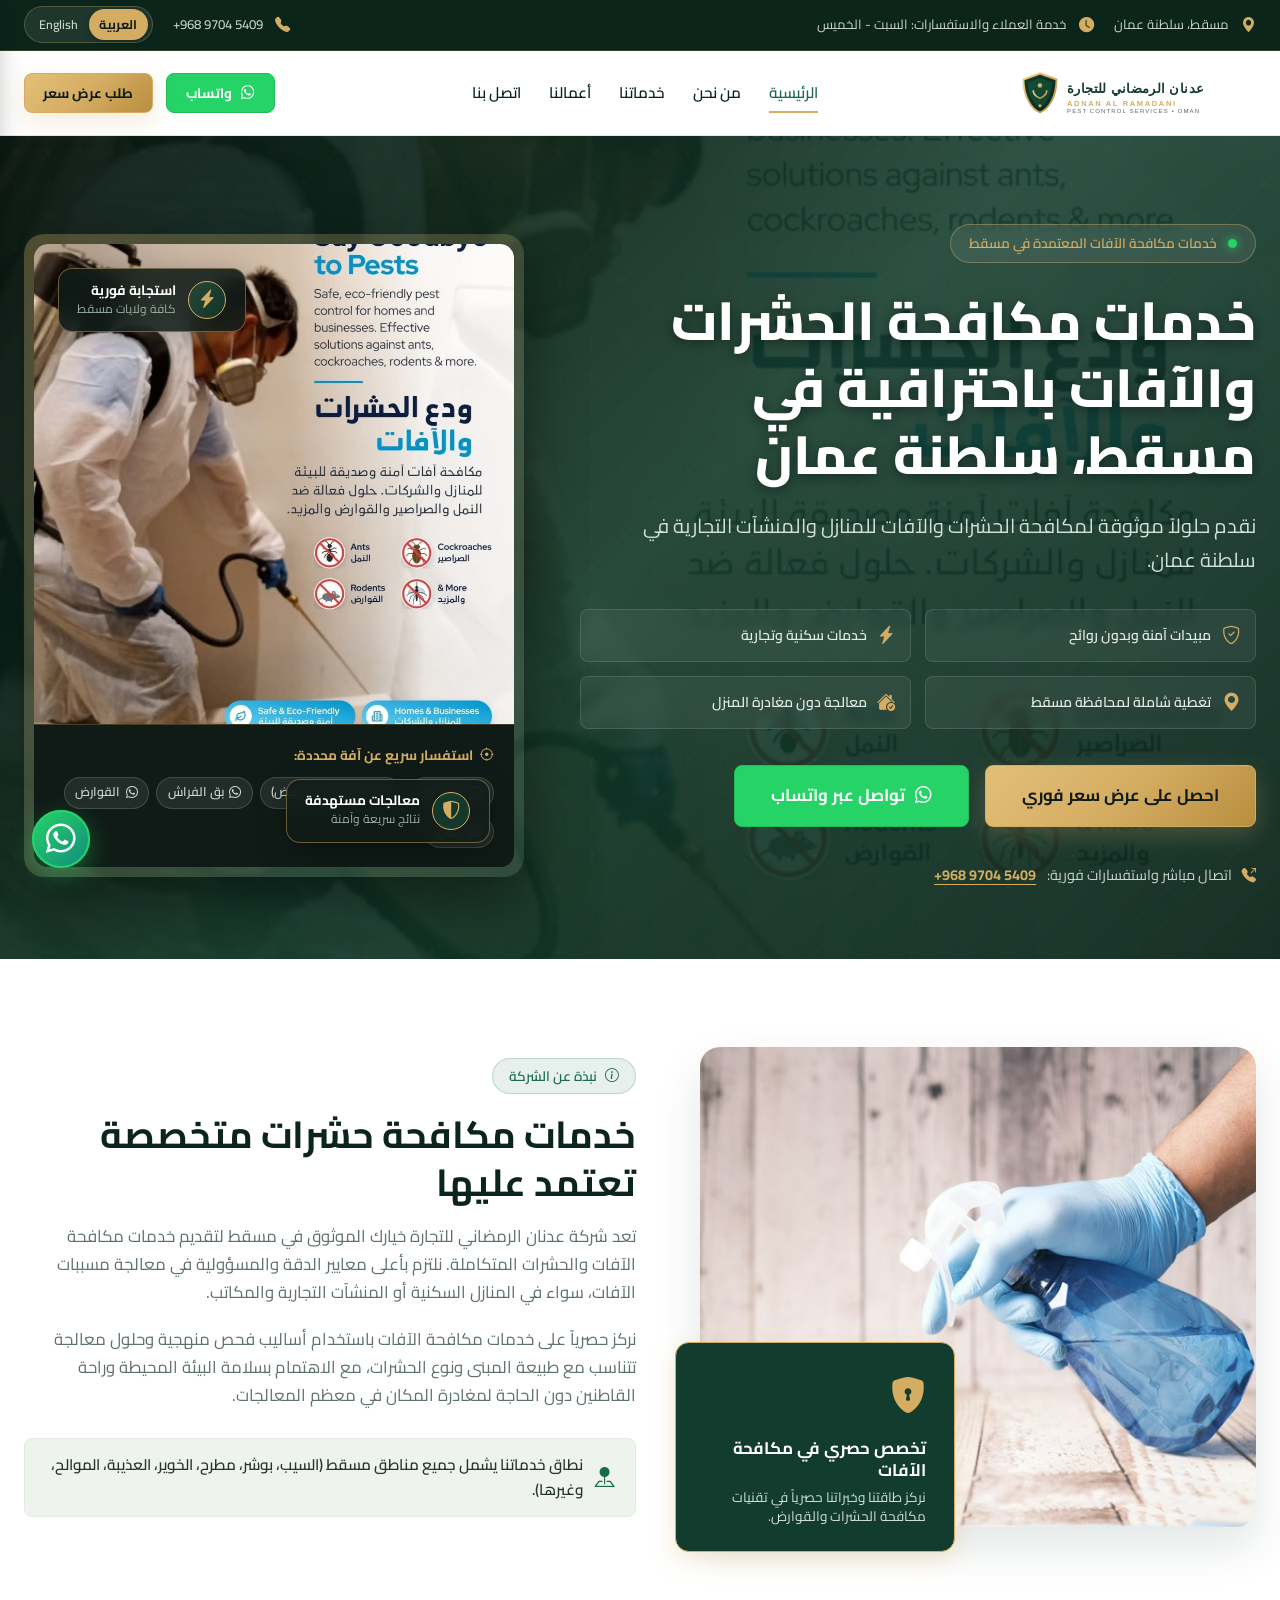
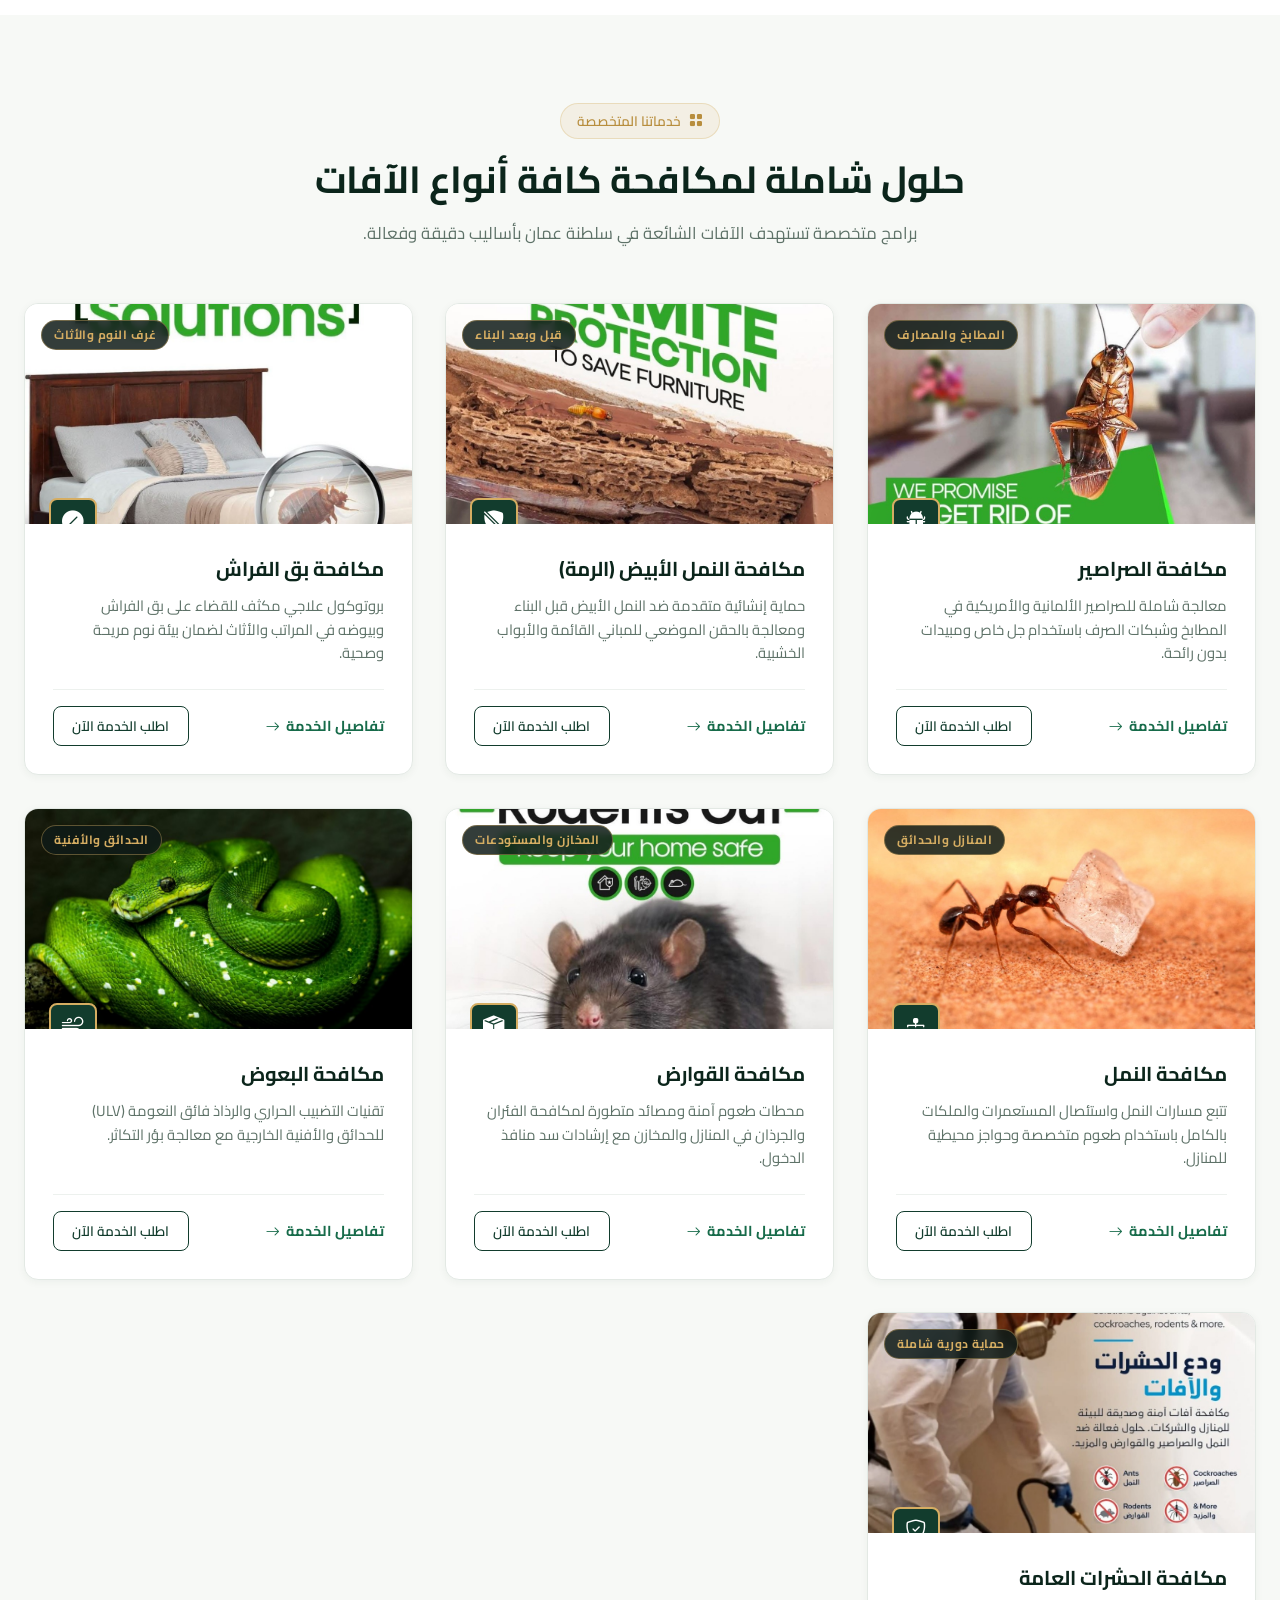
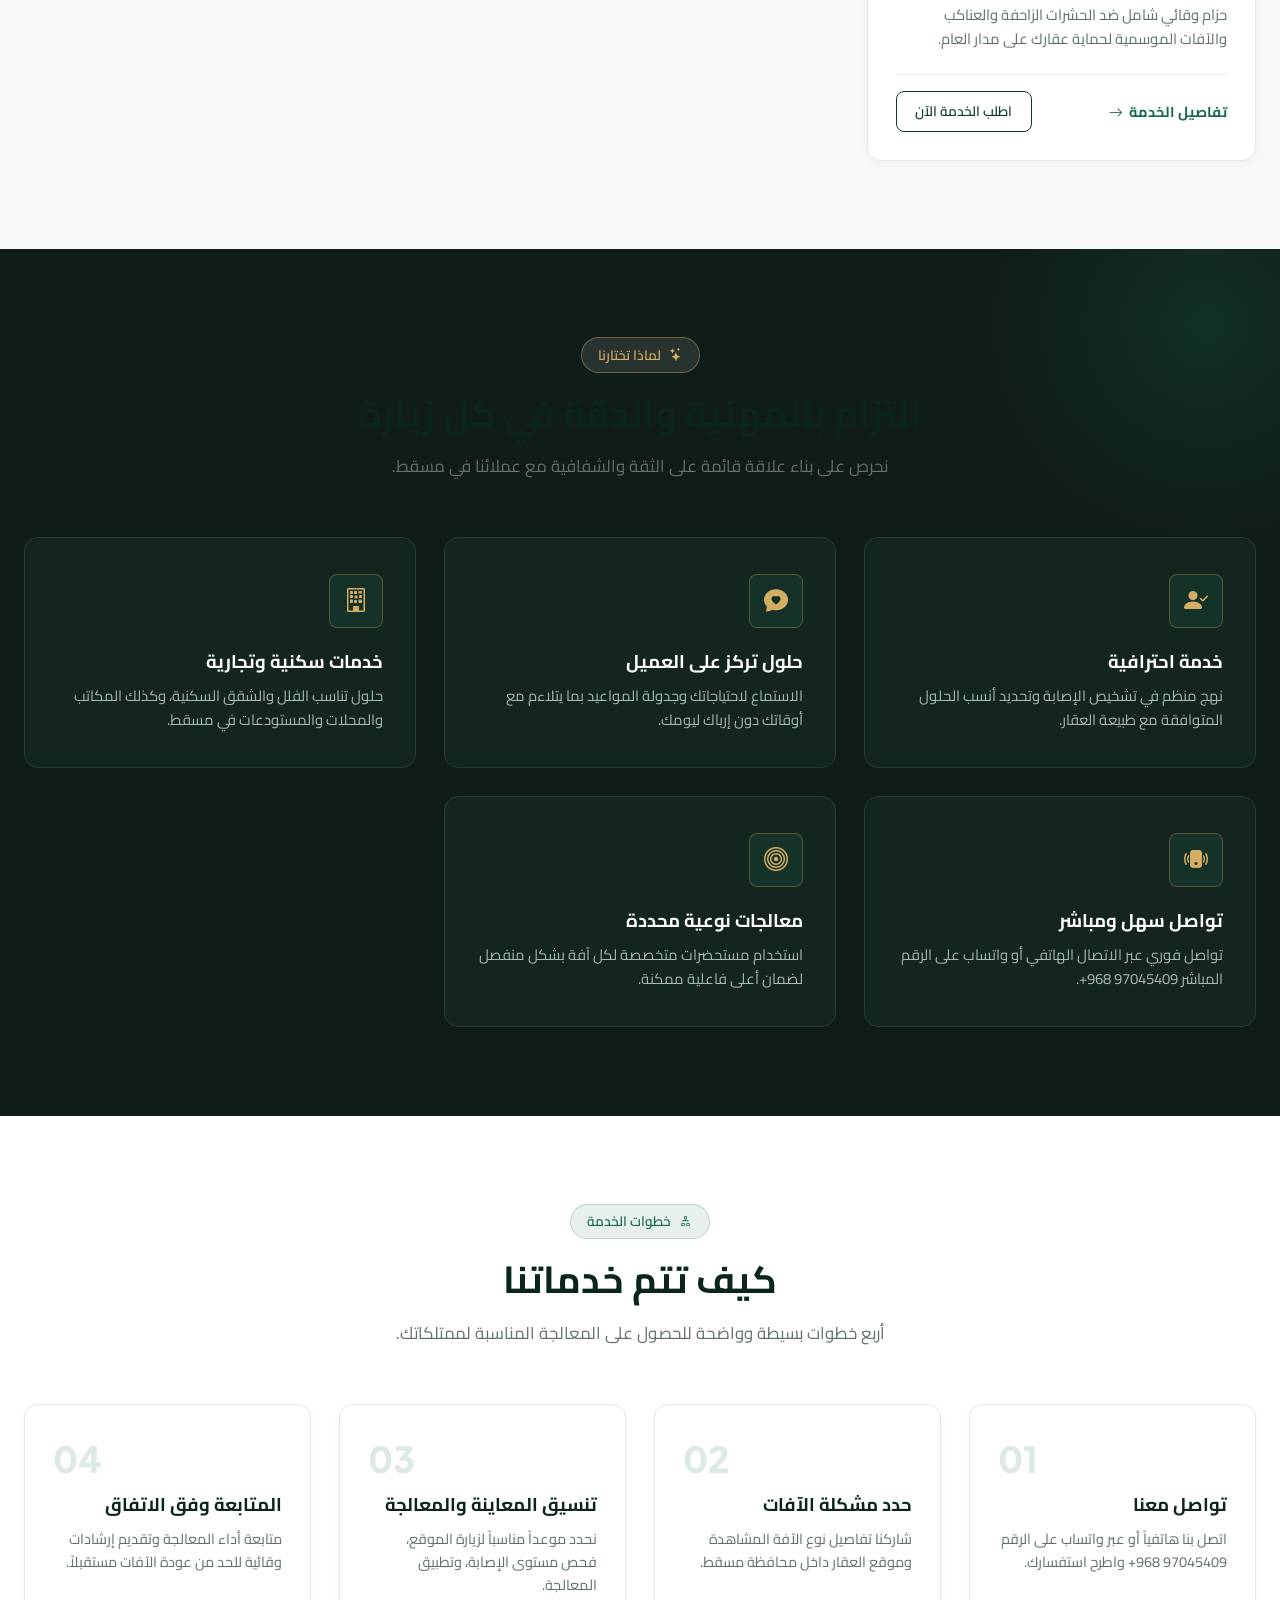
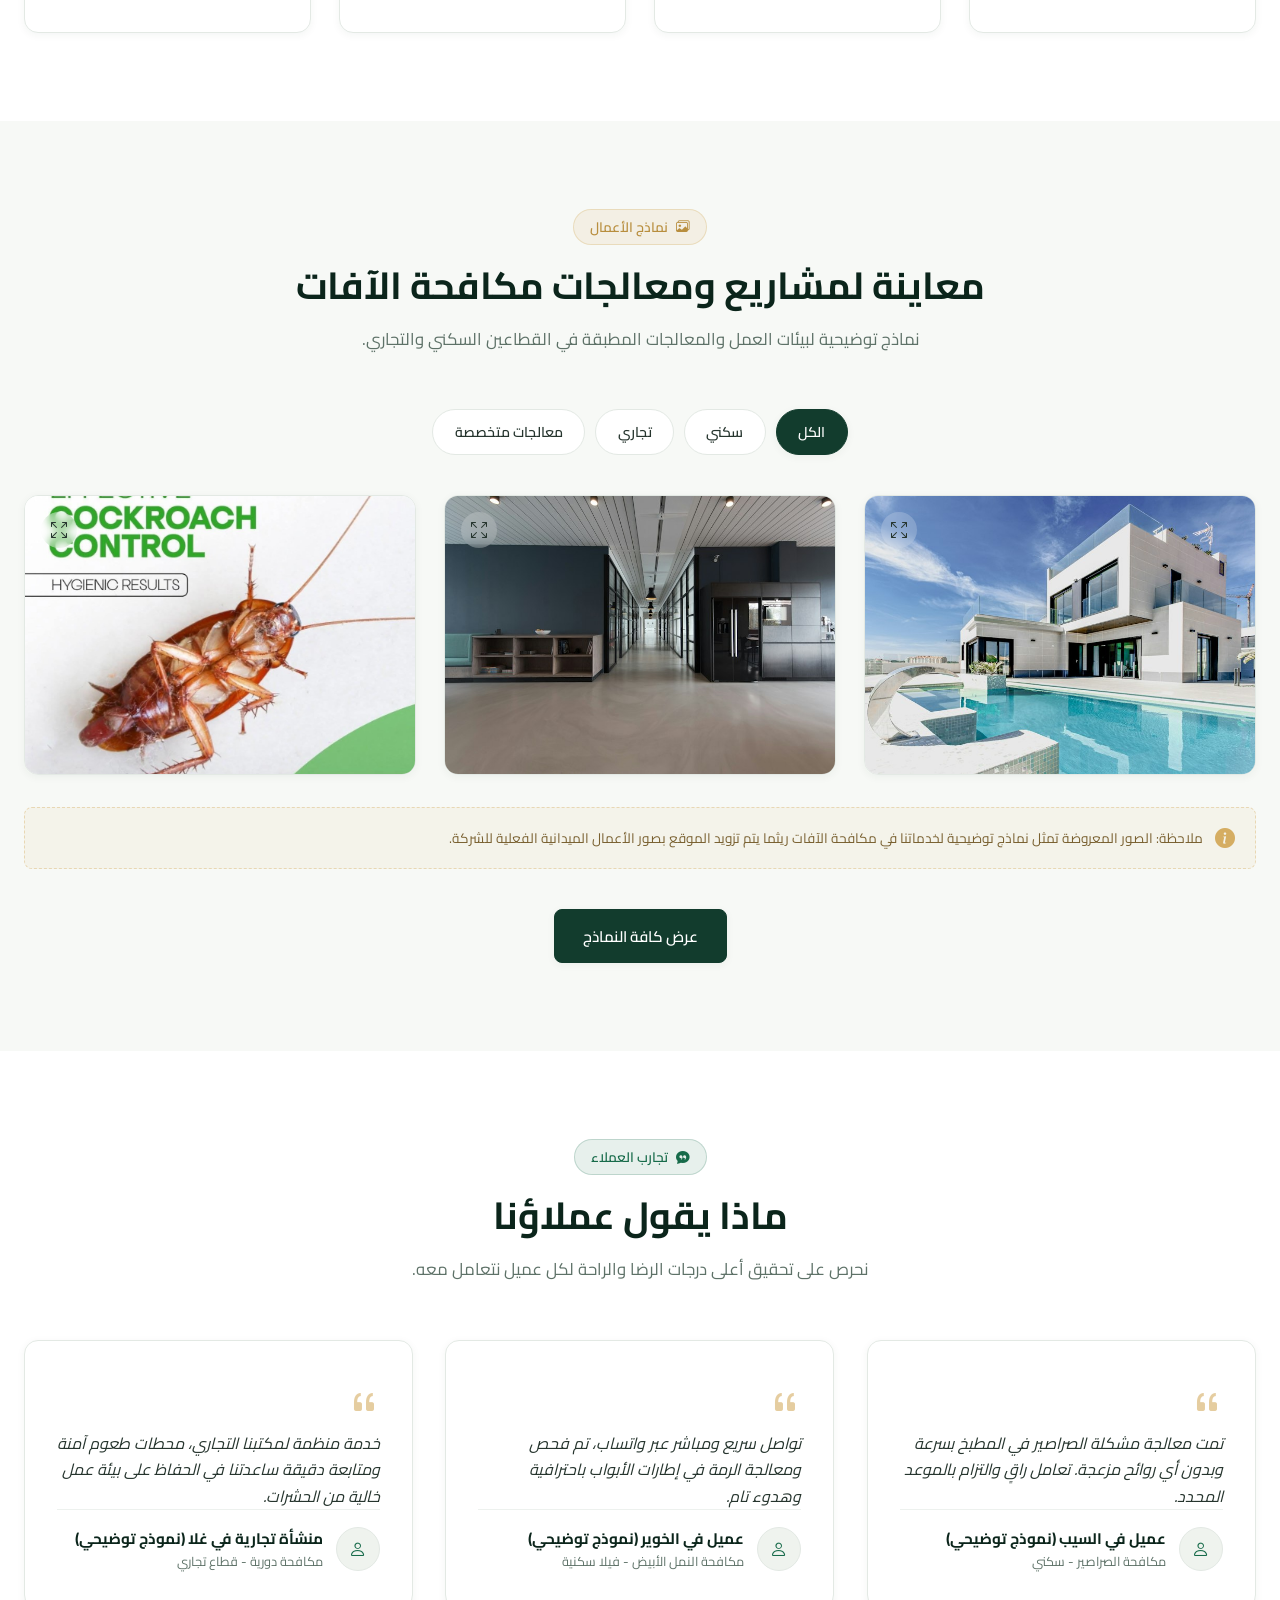
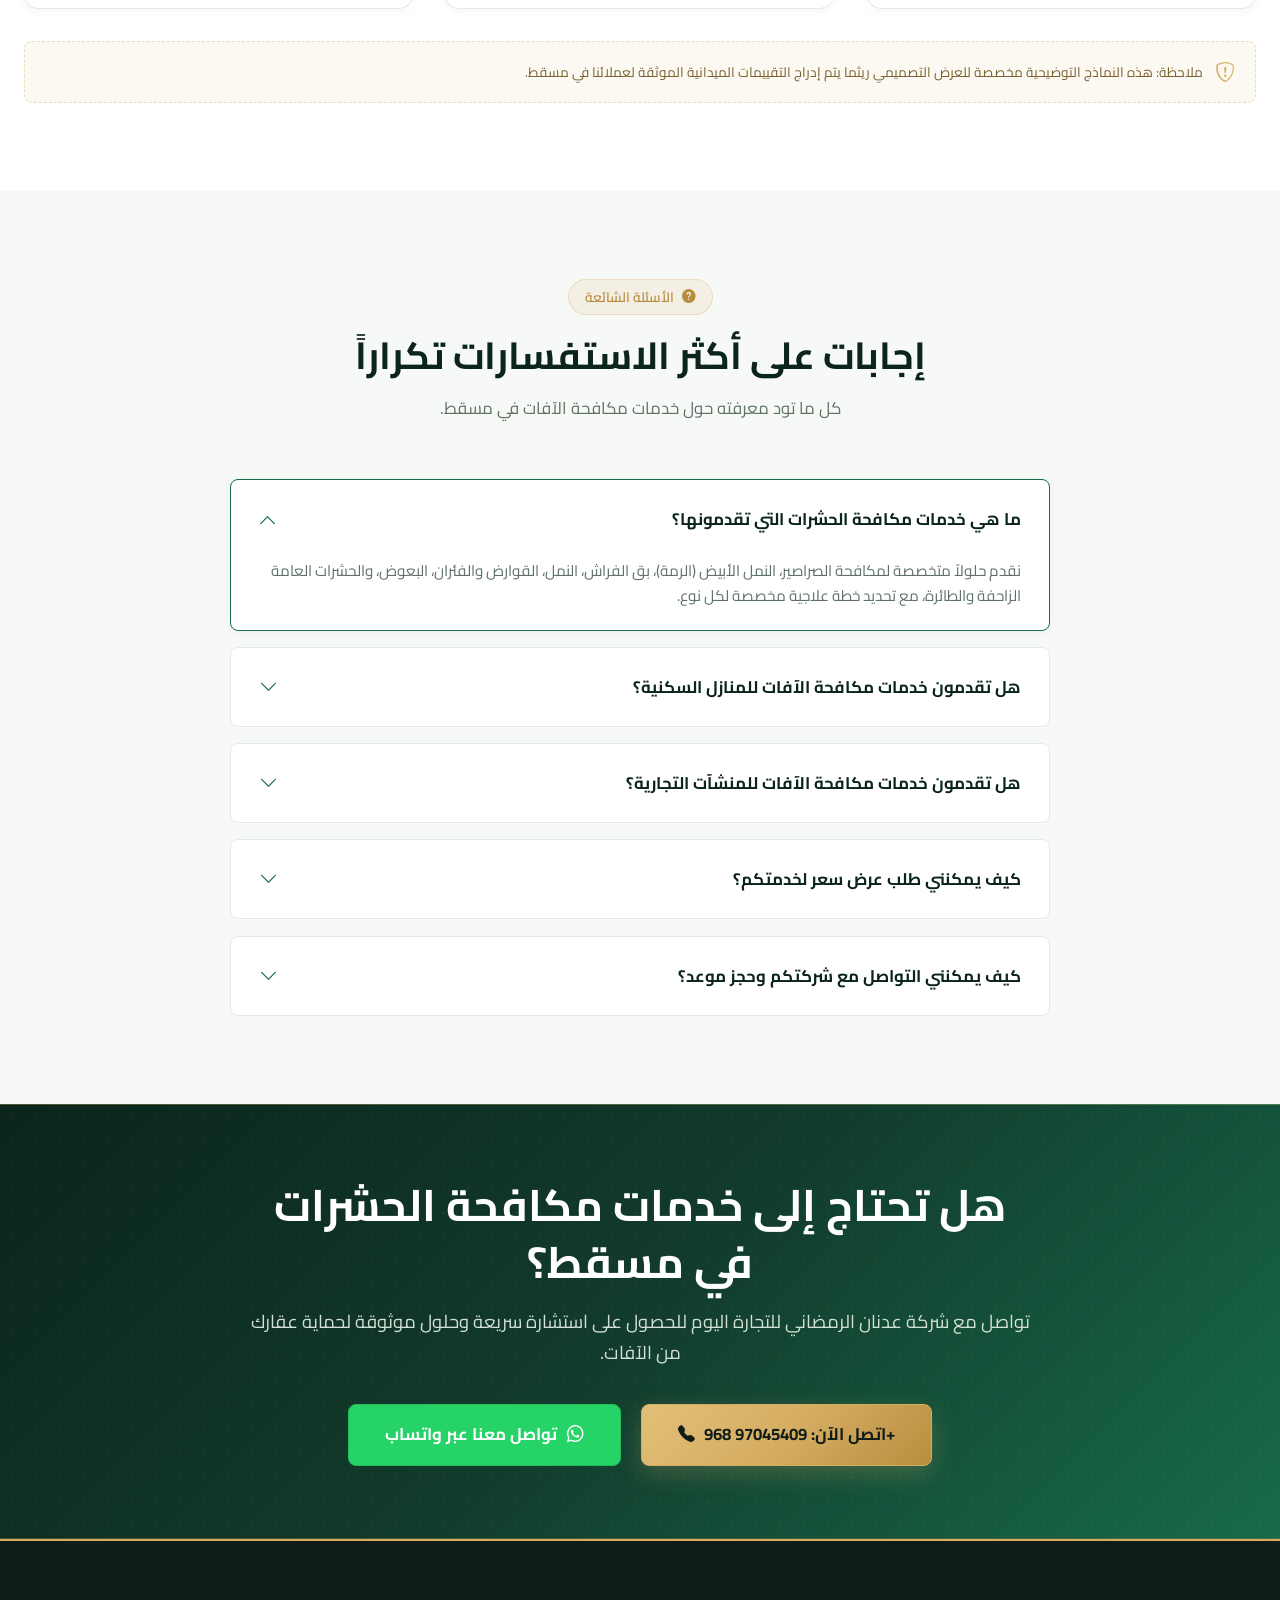
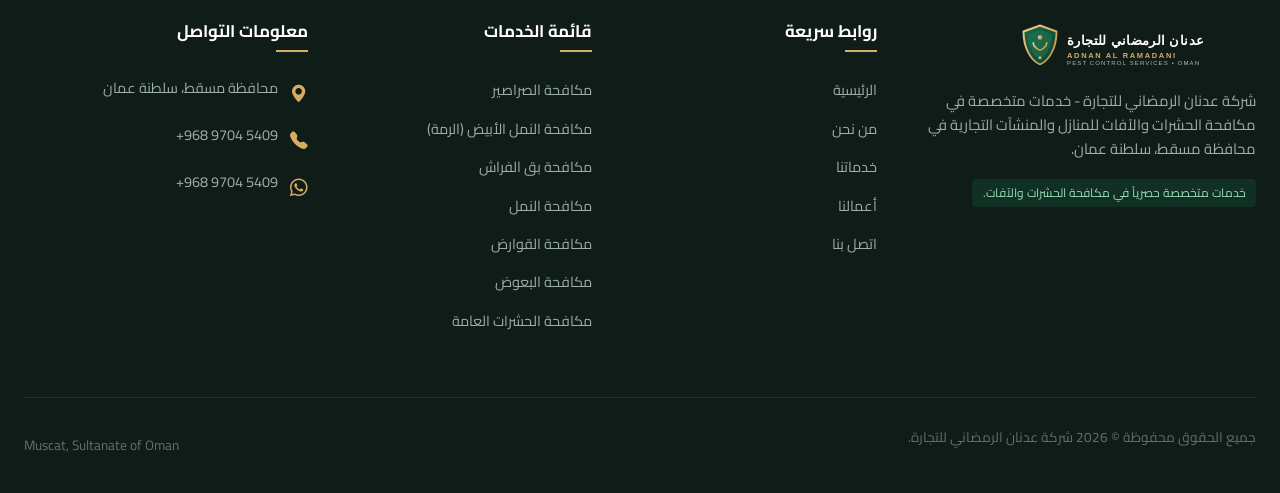
==== index.html @ fd7fc461 "feat: upgrade hero section with real working technician showcase and integrate user-provided pest co" ====
<!DOCTYPE html>
<html lang="ar" dir="rtl">
<head>
  <meta charset="UTF-8">
  <meta name="viewport" content="width=device-width, initial-scale=1.0">
  <title data-i18n="company_full_title">عدنان الرمضاني للتجارة - خدمات مكافحة الحشرات والآفات في مسقط</title>
  <meta name="description" content="خدمات مكافحة الحشرات والآفات باحترافية في مسقط، سلطنة عمان. حلول موثوقة لمكافحة الصراصير، النمل الأبيض، بق الفراش، النمل، والقوارض للمنازل والشركات. اتصل: 97045409 968+">
  <meta name="keywords" content="مكافحة الحشرات في مسقط, شركة مكافحة حشرات في عمان, مكافحة النمل الأبيض في مسقط, مكافحة الصراصير في عمان, مكافحة بق الفراش, Pest Control Muscat, Pest Control Services Oman, Termite Control Muscat, Cockroach Control Oman, Bed Bug Treatment Muscat">
  <link rel="canonical" href="https://adnan-pestcontrol-oman.com/index.html">

  <!-- Open Graph / Meta -->
  <meta property="og:type" content="website">
  <meta property="og:title" content="عدنان الرمضاني للتجارة - خدمات مكافحة الحشرات والآفات في مسقط">
  <meta property="og:description" content="حلول موثوقة ومتقدمة لمكافحة الحشرات والآفات للمنازل والمنشآت التجارية في سلطنة عمان.">
  <meta property="og:image" content="assets/images/logo.svg">
  <meta property="og:url" content="https://adnan-pestcontrol-oman.com/index.html">

  <!-- Favicon -->
  <link rel="icon" type="image/svg+xml" href="assets/images/favicon.svg">

  <!-- Google Fonts: Cairo, Tajawal & Plus Jakarta Sans -->
  <link rel="preconnect" href="https://fonts.googleapis.com">
  <link rel="preconnect" href="https://fonts.gstatic.com" crossorigin>
  <link href="https://fonts.googleapis.com/css2?family=Cairo:wght@400;500;600;700;800;900&family=Plus+Jakarta+Sans:wght@400;500;600;700;800&family=Tajawal:wght@400;500;700&display=swap" rel="stylesheet">

  <!-- Bootstrap Icons CDN -->
  <link rel="stylesheet" href="https://cdn.jsdelivr.net/npm/bootstrap-icons@1.11.3/font/bootstrap-icons.min.css">

  <!-- CSS Stylesheets -->
  <link rel="stylesheet" href="css/style.css">
  <link rel="stylesheet" href="css/rtl.css">
  <link rel="stylesheet" href="css/responsive.css">

  <!-- Structured Data / JSON-LD Local Business -->
  <script type="application/ld+json">
  {
    "@context": "https://schema.org",
    "@type": "PestControlService",
    "name": "Adnan Al Ramadani Trading",
    "alternateName": "عدنان الرمضاني للتجارة",
    "description": "Professional pest control services in Muscat, Sultanate of Oman. Specialized treatments for residential and commercial properties.",
    "telephone": "+96897045409",
    "url": "https://adnan-pestcontrol-oman.com",
    "address": {
      "@type": "PostalAddress",
      "addressLocality": "Muscat",
      "addressRegion": "Muscat Governorate",
      "addressCountry": "OM"
    },
    "geo": {
      "@type": "GeoCoordinates",
      "latitude": "23.5880",
      "longitude": "58.3829"
    },
    "areaServed": {
      "@type": "City",
      "name": "Muscat"
    },
    "priceRange": "$$"
  }
  </script>
</head>
<body class="lang-ar">

  <!-- ================= TOP ANNOUNCEMENT BAR ================= -->
  <div class="top-bar">
    <div class="container">
      <div class="top-bar-inner">
        <div class="top-bar-left">
          <div class="top-bar-item">
            <i class="bi bi-geo-alt-fill"></i>
            <span data-i18n="topbar_city">مسقط، سلطنة عمان</span>
          </div>
          <div class="top-bar-item top-bar-hours">
            <i class="bi bi-clock-fill"></i>
            <span data-i18n="topbar_hours">خدمة العملاء والاستفسارات: السبت - الخميس</span>
          </div>
        </div>
        <div class="top-bar-right">
          <div class="top-bar-item">
            <i class="bi bi-telephone-fill"></i>
            <a href="tel:+96897045409" class="top-bar-link" dir="ltr">+968 9704 5409</a>
          </div>
          <!-- Language Switcher Pill -->
          <div class="lang-switcher-pill" role="group" aria-label="Language Selector">
            <button type="button" class="lang-btn js-lang-btn active" data-lang="ar">العربية</button>
            <button type="button" class="lang-btn js-lang-btn" data-lang="en">English</button>
          </div>
        </div>
      </div>
    </div>
  </div>

  <!-- ================= MAIN HEADER & NAVIGATION ================= -->
  <header class="site-header">
    <div class="container">
      <div class="header-inner">
        <!-- Logo -->
        <a href="index.html" class="brand-logo" aria-label="Adnan Al Ramadani Trading">
          <img src="assets/images/logo.svg" alt="عدنان الرمضاني للتجارة" width="300" height="60">
        </a>

        <!-- Desktop Navigation Menu -->
        <nav class="nav-menu" aria-label="Main Navigation">
          <a href="index.html" class="nav-link active" data-i18n="nav_home">الرئيسية</a>
          <a href="about.html" class="nav-link" data-i18n="nav_about">من نحن</a>
          <a href="services.html" class="nav-link" data-i18n="nav_services">خدماتنا</a>
          <a href="projects.html" class="nav-link" data-i18n="nav_projects">أعمالنا</a>
          <a href="contact.html" class="nav-link" data-i18n="nav_contact">اتصل بنا</a>
        </nav>

        <!-- Header Actions -->
        <div class="header-actions">
          <a href="https://wa.me/96897045409?text=%D9%85%D8%B1%D8%AD%D8%A8%D8%A7%D9%8B%D8%8C%20%D8%A3%D9%88%D8%AF%20%D8%A7%D9%84%D8%A7%D8%B3%D8%AA%D9%81%D8%B3%D8%A7%D8%B1%20%D8%B9%D9%86%20%D8%AE%D8%AF%D9%85%D8%A7%D8%AA%20%D9%85%D9%83%D8%A7%D9%81%D8%AD%D8%A9%20%D8%A7%D9%84%D8%AD%D8%B4%D8%B1%D8%A7%D8%AA%20%D9%84%D8%AF%D9%8A%D9%83%D9%85." target="_blank" rel="noopener noreferrer" class="btn btn-whatsapp btn-sm js-whatsapp-link" title="WhatsApp">
            <i class="bi bi-whatsapp"></i>
            <span data-i18n="nav_whatsapp">واتساب</span>
          </a>
          <a href="contact.html" class="btn btn-accent btn-sm header-cta-btn" data-i18n="nav_get_quote">طلب عرض سعر</a>
          <!-- Mobile Menu Hamburger -->
          <button type="button" class="mobile-toggle" aria-label="Open Navigation Menu">
            <i class="bi bi-list"></i>
          </button>
        </div>
      </div>
    </div>
  </header>

  <!-- ================= MOBILE NAVIGATION DRAWER ================= -->
  <div class="drawer-backdrop"></div>
  <aside class="mobile-drawer" aria-label="Mobile Navigation Drawer">
    <div>
      <div class="drawer-header">
        <span class="badge-tag badge-gold" data-i18n="company_name">عدنان الرمضاني للتجارة</span>
        <button type="button" class="drawer-close" aria-label="Close Menu">
          <i class="bi bi-x-lg"></i>
        </button>
      </div>
      <nav class="drawer-menu">
        <a href="index.html" class="drawer-link active" data-i18n="nav_home">الرئيسية</a>
        <a href="about.html" class="drawer-link" data-i18n="nav_about">من نحن</a>
        <a href="services.html" class="drawer-link" data-i18n="nav_services">خدماتنا</a>
        <a href="projects.html" class="drawer-link" data-i18n="nav_projects">أعمالنا</a>
        <a href="contact.html" class="drawer-link" data-i18n="nav_contact">اتصل بنا</a>
      </nav>
    </div>
    <div class="drawer-footer">
      <div class="lang-switcher-pill" style="justify-content: center; width: 100%;">
        <button type="button" class="lang-btn js-lang-btn active" data-lang="ar">العربية</button>
        <button type="button" class="lang-btn js-lang-btn" data-lang="en">English</button>
      </div>
      <a href="tel:+96897045409" class="btn btn-outline-white btn-sm" dir="ltr">
        <i class="bi bi-telephone-fill"></i> +968 9704 5409
      </a>
      <a href="contact.html" class="btn btn-accent btn-sm" data-i18n="nav_get_quote">طلب عرض سعر</a>
    </div>
  </aside>

  <!-- ================= HERO SECTION ================= -->
  <section class="hero-section">
    <div class="hero-overlay-pattern"></div>
    <div class="container">
      <div class="hero-grid">
        <!-- Col 1: Hero Text, Value Pills & Actions -->
        <div class="hero-content">
          <div class="hero-live-badge">
            <span class="live-pulse-dot"></span>
            <span data-i18n="hero_badge">خدمات مكافحة الآفات المعتمدة في مسقط</span>
          </div>
          <h1 class="hero-title" data-i18n="hero_title">
            خدمات مكافحة الحشرات والآفات باحترافية في مسقط، سلطنة عمان
          </h1>
          <p class="hero-desc" data-i18n="hero_desc">
            نقدم حلولاً موثوقة لمكافحة الحشرات والآفات للمنازل والمنشآت التجارية في سلطنة عمان.
          </p>
          
          <!-- 4-Item Trust Grid -->
          <div class="hero-value-grid">
            <div class="hero-value-item">
              <i class="bi bi-shield-check"></i>
              <span data-i18n="hero_feature_1">مبيدات آمنة وبدون روائح</span>
            </div>
            <div class="hero-value-item">
              <i class="bi bi-lightning-charge-fill"></i>
              <span data-i18n="hero_feature_2">خدمات سكنية وتجارية</span>
            </div>
            <div class="hero-value-item">
              <i class="bi bi-geo-alt-fill"></i>
              <span data-i18n="hero_feature_3">تغطية شاملة لمحافظة مسقط</span>
            </div>
            <div class="hero-value-item">
              <i class="bi bi-house-check-fill"></i>
              <span data-i18n="hero_feature_4">معالجة دون مغادرة المنزل</span>
            </div>
          </div>

          <div class="hero-cta-group">
            <a href="contact.html" class="btn btn-accent btn-lg" data-i18n="hero_cta_quote">
              <i class="bi bi-file-earmark-text"></i> احصل على عرض سعر فوري
            </a>
            <a href="https://wa.me/96897045409?text=%D9%85%D8%B1%D8%AD%D8%A8%D8%A7%D9%8B%D8%8C%20%D8%A3%D9%88%D8%AF%20%D8%A7%D9%84%D8%A7%D8%B3%D8%AA%D9%81%D8%B3%D8%A7%D8%B1%20%D8%B9%D9%86%20%D8%AE%D8%AF%D9%85%D8%A7%D8%AA%20%D9%85%D9%83%D8%A7%D9%81%D8%AD%D8%A9%20%D8%A7%D9%84%D8%AD%D8%B4%D8%B1%D8%A7%D8%AA%20%D9%84%D8%AF%D9%8A%D9%83%D9%85." target="_blank" rel="noopener noreferrer" class="btn btn-whatsapp btn-lg js-whatsapp-link">
              <i class="bi bi-whatsapp"></i> <span data-i18n="hero_cta_whatsapp">تواصل عبر واتساب</span>
            </a>
          </div>

          <div class="hero-call-ribbon">
            <i class="bi bi-telephone-outbound-fill text-accent"></i>
            <span data-i18n="hero_emergency_call">اتصال مباشر واستفسارات فورية:</span>
            <a href="tel:+96897045409" dir="ltr">+968 9704 5409</a>
          </div>
        </div>

        <!-- Col 2: Real Working Technician Showcase Card -->
        <div class="hero-showcase">
          <div class="hero-showcase-inner">
            <img src="assets/images/hero-technician.jpg" alt="فني مكافحة الحشرات والآفات في مسقط" class="hero-showcase-img" loading="eager">
            
            <!-- Floating Badge Top -->
            <div class="hero-floating-badge hero-badge-top">
              <div class="hero-badge-icon"><i class="bi bi-lightning-charge-fill"></i></div>
              <div class="hero-badge-text">
                <strong data-i18n="hero_showcase_badge1_title">استجابة فورية</strong>
                <span data-i18n="hero_showcase_badge1_sub">كافة ولايات مسقط</span>
              </div>
            </div>

            <!-- Floating Badge Bottom -->
            <div class="hero-floating-badge hero-badge-bottom">
              <div class="hero-badge-icon"><i class="bi bi-shield-shaded"></i></div>
              <div class="hero-badge-text">
                <strong data-i18n="hero_showcase_badge2_title">معالجات مستهدفة</strong>
                <span data-i18n="hero_showcase_badge2_sub">نتائج سريعة وآمنة</span>
              </div>
            </div>

            <!-- Quick Pest Problem Selector -->
            <div class="hero-quick-bar">
              <div class="hero-quick-title">
                <i class="bi bi-crosshair"></i>
                <span data-i18n="hero_quick_inquiry">استفسار سريع عن آفة محددة:</span>
              </div>
              <div class="hero-pest-pills">
                <a href="https://wa.me/96897045409?text=%D9%85%D8%B1%D8%AD%D8%A8%D8%A7%D9%8B%D8%8C%20%D8%A3%D9%88%D8%AF%20%D8%A7%D9%84%D8%A7%D8%B3%D8%AA%D9%81%D8%B3%D8%A7%D8%B1%20%D8%B9%D9%86%20%D9%85%D9%83%D8%A7%D9%81%D8%AD%D8%A9%20%D8%A7%D9%84%D8%B5%D8%B1%D8%A7%D8%B5%D9%8A%D8%B1%20%D9%81%D9%8A%20%D9%85%D8%B3%D9%82%D8%B7." target="_blank" rel="noopener noreferrer" class="pest-pill-btn js-whatsapp-link">
                  <i class="bi bi-whatsapp"></i> <span data-i18n="pill_cockroaches">الصراصير</span>
                </a>
                <a href="https://wa.me/96897045409?text=%D9%85%D8%B1%D8%AD%D8%A8%D8%A7%D9%8B%D8%8C%20%D8%A3%D9%88%D8%AF%20%D8%A7%D9%84%D8%A7%D8%B3%D8%AA%D9%81%D8%B3%D8%A7%D8%B1%20%D8%B9%D9%86%20%D9%85%D9%83%D8%A7%D9%81%D8%AD%D8%A9%20%D8%A7%D9%84%D9%86%D9%85%D9%84%20%D8%A7%D9%84%D8%A3%D8%A8%D9%8A%D8%B6%20(%D8%A7%D9%84%D8%B1%D9%85%D8%A9)%20%D9%81%D9%8A%20%D9%85%D8%B3%D9%82%D8%B7." target="_blank" rel="noopener noreferrer" class="pest-pill-btn js-whatsapp-link">
                  <i class="bi bi-whatsapp"></i> <span data-i18n="pill_termites">الرمة</span>
                </a>
                <a href="https://wa.me/96897045409?text=%D9%85%D8%B1%D8%AD%D8%A8%D8%A7%D9%8B%D8%8C%20%D8%A3%D9%88%D8%AF%20%D8%A7%D9%84%D8%A7%D8%B3%D8%AA%D9%81%D8%B3%D8%A7%D8%B1%20%D8%B9%D9%86%20%D9%85%D9%83%D8%A7%D9%81%D8%AD%D8%A9%20%D8%A8%D9%82%20%D8%A7%D9%84%D9%81%D8%B1%D8%A7%D8%B4%20%D9%81%D9%8A%20%D9%85%D8%B3%D9%82%D8%B7." target="_blank" rel="noopener noreferrer" class="pest-pill-btn js-whatsapp-link">
                  <i class="bi bi-whatsapp"></i> <span data-i18n="pill_bedbugs">بق الفراش</span>
                </a>
                <a href="https://wa.me/96897045409?text=%D9%85%D8%B1%D8%AD%D8%A8%D8%A7%D9%8B%D8%8C%20%D8%A3%D9%88%D8%AF%20%D8%A7%D9%84%D8%A7%D8%B3%D8%AA%D9%81%D8%B3%D8%A7%D8%B1%20%D8%B9%D9%86%20%D9%85%D9%83%D8%A7%D9%81%D8%AD%D8%A9%20%D8%A7%D9%84%D9%82%D9%88%D8%A7%D8%B1%D8%B6%20%D9%81%D9%8A%20%D9%85%D8%B3%D9%82%D8%B7." target="_blank" rel="noopener noreferrer" class="pest-pill-btn js-whatsapp-link">
                  <i class="bi bi-whatsapp"></i> <span data-i18n="pill_rodents">القوارض</span>
                </a>
                <a href="https://wa.me/96897045409?text=%D9%85%D8%B1%D8%AD%D8%A8%D8%A7%D9%8B%D8%8C%20%D8%A3%D9%88%D8%AF%20%D8%A7%D9%84%D8%A7%D8%B3%D8%AA%D9%81%D8%B3%D8%A7%D8%B1%20%D8%B9%D9%86%20%D9%85%D9%83%D8%A7%D9%81%D8%AD%D8%A9%20%D8%A7%D9%84%D9%86%D9%85%D9%84%20%D9%81%D9%8A%20%D9%85%D8%B3%D9%82%D8%B7." target="_blank" rel="noopener noreferrer" class="pest-pill-btn js-whatsapp-link">
                  <i class="bi bi-whatsapp"></i> <span data-i18n="pill_ants">النمل</span>
                </a>
              </div>
            </div>
          </div>
        </div>
      </div>
    </div>
  </section>

  <!-- ================= TRUST / INTRODUCTION SECTION ================= -->
  <section class="section-py bg-white">
    <div class="container">
      <div class="intro-grid">
        <div class="intro-image-wrapper">
          <img src="assets/images/intro-pest-control.jpg" alt="معالجة مكافحة الآفات في مسقط" class="intro-image-main" loading="lazy">
          <div class="intro-floating-card">
            <i class="bi bi-shield-lock-fill"></i>
            <h4 data-i18n="intro_badge_title">تخصص حصري في مكافحة الآفات</h4>
            <p data-i18n="intro_badge_desc">نركز طاقتنا وخبراتنا حصرياً في تقنيات مكافحة الحشرات والقوارض.</p>
          </div>
        </div>
        <div class="intro-content">
          <div class="badge-tag">
            <i class="bi bi-info-circle"></i>
            <span data-i18n="intro_tag">نبذة عن الشركة</span>
          </div>
          <h2 class="section-title" data-i18n="intro_title">خدمات مكافحة حشرات متخصصة تعتمد عليها</h2>
          <p data-i18n="intro_p1">
            تعد شركة عدنان الرمضاني للتجارة خيارك الموثوق في مسقط لتقديم خدمات مكافحة الآفات والحشرات المتكاملة. نلتزم بأعلى معايير الدقة والمسؤولية في معالجة مسببات الآفات، سواء في المنازل السكنية أو المنشآت التجارية والمكاتب.
          </p>
          <p data-i18n="intro_p2">
            نركز حصرياً على خدمات مكافحة الآفات باستخدام أساليب فحص منهجية وحلول معالجة تتناسب مع طبيعة المبنى ونوع الحشرات، مع الاهتمام بسلامة البيئة المحيطة وراحة القاطنين دون الحاجة لمغادرة المكان في معظم المعالجات.
          </p>
          <div class="intro-scope-pill">
            <i class="bi bi-pin-map-fill"></i>
            <span data-i18n="intro_service_scope">نطاق خدماتنا يشمل جميع مناطق مسقط (السيب، بوشر، مطرح، الخوير، العذيبة، الموالح، وغيرها).</span>
          </div>
        </div>
      </div>
    </div>
  </section>

  <!-- ================= SERVICES OVERVIEW (7 CORE SERVICES) ================= -->
  <section class="section-py bg-light">
    <div class="container">
      <div class="section-header text-center">
        <div class="badge-tag badge-gold">
          <i class="bi bi-grid-fill"></i>
          <span data-i18n="services_section_tag">خدماتنا المتخصصة</span>
        </div>
        <h2 class="section-title" data-i18n="services_section_title">حلول شاملة لمكافحة كافة أنواع الآفات</h2>
        <p class="section-desc" data-i18n="services_section_desc">برامج متخصصة تستهدف الآفات الشائعة في سلطنة عمان بأساليب دقيقة وفعالة.</p>
      </div>

      <div class="services-grid">
        <!-- 1. Cockroach Control -->
        <article class="service-card">
          <div class="service-card-media">
            <img src="assets/images/cockroach-control.jpg" alt="مكافحة الصراصير في مسقط" loading="lazy">
            <span class="service-card-badge" data-i18n="service_cockroach_tag">المطابخ والمصارف</span>
            <div class="service-card-icon"><i class="bi bi-bug-fill"></i></div>
          </div>
          <div class="service-card-body">
            <h3 class="service-card-title" data-i18n="service_cockroach_title">مكافحة الصراصير</h3>
            <p class="service-card-desc" data-i18n="service_cockroach_short">
              معالجة شاملة للصراصير الألمانية والأمريكية في المطابخ وشبكات الصرف باستخدام جل خاص ومبيدات بدون رائحة.
            </p>
            <div class="service-card-footer">
              <a href="services.html#cockroach" class="service-link">
                <span data-i18n="btn_learn_more">تفاصيل الخدمة</span>
                <i class="bi bi-arrow-left"></i>
              </a>
              <a href="contact.html?service=cockroach" class="btn btn-outline-primary btn-sm" data-i18n="btn_request_service">اطلب الخدمة</a>
            </div>
          </div>
        </article>

        <!-- 2. Termite Control -->
        <article class="service-card">
          <div class="service-card-media">
            <img src="assets/images/termite-control.jpg" alt="مكافحة النمل الأبيض في مسقط" loading="lazy">
            <span class="service-card-badge" data-i18n="service_termite_tag">قبل وبعد البناء</span>
            <div class="service-card-icon"><i class="bi bi-shield-slash-fill"></i></div>
          </div>
          <div class="service-card-body">
            <h3 class="service-card-title" data-i18n="service_termite_title">مكافحة النمل الأبيض (الرمة)</h3>
            <p class="service-card-desc" data-i18n="service_termite_short">
              حماية إنشائية متقدمة ضد النمل الأبيض قبل البناء ومعالجة بالحقن الموضعي للمباني القائمة والأبواب الخشبية.
            </p>
            <div class="service-card-footer">
              <a href="services.html#termite" class="service-link">
                <span data-i18n="btn_learn_more">تفاصيل الخدمة</span>
                <i class="bi bi-arrow-left"></i>
              </a>
              <a href="contact.html?service=termite" class="btn btn-outline-primary btn-sm" data-i18n="btn_request_service">اطلب الخدمة</a>
            </div>
          </div>
        </article>

        <!-- 3. Bed Bug Control -->
        <article class="service-card">
          <div class="service-card-media">
            <img src="assets/images/bedbug-control.jpg" alt="مكافحة بق الفراش في مسقط" loading="lazy">
            <span class="service-card-badge" data-i18n="service_bedbug_tag">غرف النوم والأثاث</span>
            <div class="service-card-icon"><i class="bi bi-slash-circle-fill"></i></div>
          </div>
          <div class="service-card-body">
            <h3 class="service-card-title" data-i18n="service_bedbug_title">مكافحة بق الفراش</h3>
            <p class="service-card-desc" data-i18n="service_bedbug_short">
              بروتوكول علاجي مكثف للقضاء على بق الفراش وبيوضه في المراتب والأثاث لضمان بيئة نوم مريحة وصحية.
            </p>
            <div class="service-card-footer">
              <a href="services.html#bedbug" class="service-link">
                <span data-i18n="btn_learn_more">تفاصيل الخدمة</span>
                <i class="bi bi-arrow-left"></i>
              </a>
              <a href="contact.html?service=bedbug" class="btn btn-outline-primary btn-sm" data-i18n="btn_request_service">اطلب الخدمة</a>
            </div>
          </div>
        </article>

        <!-- 4. Ant Control -->
        <article class="service-card">
          <div class="service-card-media">
            <img src="assets/images/ant-control.jpg" alt="مكافحة النمل في مسقط" loading="lazy">
            <span class="service-card-badge" data-i18n="service_ant_tag">المنازل والحدائق</span>
            <div class="service-card-icon"><i class="bi bi-diagram-3-fill"></i></div>
          </div>
          <div class="service-card-body">
            <h3 class="service-card-title" data-i18n="service_ant_title">مكافحة النمل</h3>
            <p class="service-card-desc" data-i18n="service_ant_short">
              تتبع مسارات النمل واستئصال المستعمرات والملكات بالكامل باستخدام طعوم متخصصة وحواجز محيطية للمنازل.
            </p>
            <div class="service-card-footer">
              <a href="services.html#ant" class="service-link">
                <span data-i18n="btn_learn_more">تفاصيل الخدمة</span>
                <i class="bi bi-arrow-left"></i>
              </a>
              <a href="contact.html?service=ant" class="btn btn-outline-primary btn-sm" data-i18n="btn_request_service">اطلب الخدمة</a>
            </div>
          </div>
        </article>

        <!-- 5. Rodent Control -->
        <article class="service-card">
          <div class="service-card-media">
            <img src="assets/images/rodent-control.jpg" alt="مكافحة القوارض في مسقط" loading="lazy">
            <span class="service-card-badge" data-i18n="service_rodent_tag">المخازن والمستودعات</span>
            <div class="service-card-icon"><i class="bi bi-box-seam-fill"></i></div>
          </div>
          <div class="service-card-body">
            <h3 class="service-card-title" data-i18n="service_rodent_title">مكافحة القوارض</h3>
            <p class="service-card-desc" data-i18n="service_rodent_short">
              محطات طعوم آمنة ومصائد متطورة لمكافحة الفئران والجرذان في المنازل والمخازن مع إرشادات سد منافذ الدخول.
            </p>
            <div class="service-card-footer">
              <a href="services.html#rodent" class="service-link">
                <span data-i18n="btn_learn_more">تفاصيل الخدمة</span>
                <i class="bi bi-arrow-left"></i>
              </a>
              <a href="contact.html?service=rodent" class="btn btn-outline-primary btn-sm" data-i18n="btn_request_service">اطلب الخدمة</a>
            </div>
          </div>
        </article>

        <!-- 6. Mosquito Control -->
        <article class="service-card">
          <div class="service-card-media">
            <img src="assets/images/mosquito.jpg" alt="مكافحة البعوض في مسقط" loading="lazy">
            <span class="service-card-badge" data-i18n="service_mosquito_tag">الحدائق والأفنية</span>
            <div class="service-card-icon"><i class="bi bi-wind"></i></div>
          </div>
          <div class="service-card-body">
            <h3 class="service-card-title" data-i18n="service_mosquito_title">مكافحة البعوض</h3>
            <p class="service-card-desc" data-i18n="service_mosquito_short">
              تقنيات التضبيب الحراري والرذاذ فائق النعومة (ULV) للحدائق والأفنية الخارجية مع معالجة بؤر التكاثر.
            </p>
            <div class="service-card-footer">
              <a href="services.html#mosquito" class="service-link">
                <span data-i18n="btn_learn_more">تفاصيل الخدمة</span>
                <i class="bi bi-arrow-left"></i>
              </a>
              <a href="contact.html?service=mosquito" class="btn btn-outline-primary btn-sm" data-i18n="btn_request_service">اطلب الخدمة</a>
            </div>
          </div>
        </article>

        <!-- 7. General Insect Control -->
        <article class="service-card">
          <div class="service-card-media">
            <img src="assets/images/hero-technician.jpg" alt="مكافحة الحشرات العامة في مسقط" loading="lazy">
            <span class="service-card-badge" data-i18n="service_general_tag">حماية دورية شاملة</span>
            <div class="service-card-icon"><i class="bi bi-shield-check"></i></div>
          </div>
          <div class="service-card-body">
            <h3 class="service-card-title" data-i18n="service_general_title">مكافحة الحشرات العامة</h3>
            <p class="service-card-desc" data-i18n="service_general_short">
              حزام وقائي شامل ضد الحشرات الزاحفة والعناكب والآفات الموسمية لحماية عقارك على مدار العام.
            </p>
            <div class="service-card-footer">
              <a href="services.html#general" class="service-link">
                <span data-i18n="btn_learn_more">تفاصيل الخدمة</span>
                <i class="bi bi-arrow-left"></i>
              </a>
              <a href="contact.html?service=general" class="btn btn-outline-primary btn-sm" data-i18n="btn_request_service">اطلب الخدمة</a>
            </div>
          </div>
        </article>
      </div>
    </div>
  </section>

  <!-- ================= WHY CHOOSE US ================= -->
  <section class="section-py why-section">
    <div class="container">
      <div class="section-header text-center">
        <div class="badge-tag badge-white">
          <i class="bi bi-stars"></i>
          <span data-i18n="why_section_tag">لماذا تختارنا</span>
        </div>
        <h2 class="section-title" data-i18n="why_section_title">التزام بالمهنية والدقة في كل زيارة</h2>
        <p class="section-desc" data-i18n="why_section_desc">نحرص على بناء علاقة قائمة على الثقة والشفافية مع عملائنا في مسقط.</p>
      </div>

      <div class="why-grid">
        <!-- 1. Professional Service -->
        <div class="why-card">
          <div class="why-icon-box"><i class="bi bi-person-check-fill"></i></div>
          <h4 data-i18n="why_point1_title">خدمة احترافية</h4>
          <p data-i18n="why_point1_desc">نهج منظم في تشخيص الإصابة وتحديد أنسب الحلول المتوافقة مع طبيعة العقار.</p>
        </div>

        <!-- 2. Customer-Focused Solutions -->
        <div class="why-card">
          <div class="why-icon-box"><i class="bi bi-chat-heart-fill"></i></div>
          <h4 data-i18n="why_point2_title">حلول تركز على العميل</h4>
          <p data-i18n="why_point2_desc">الاستماع لاحتياجاتك وجدولة المواعيد بما يتلاءم مع أوقاتك دون إرباك ليومك.</p>
        </div>

        <!-- 3. Residential and Commercial Services -->
        <div class="why-card">
          <div class="why-icon-box"><i class="bi bi-building"></i></div>
          <h4 data-i18n="why_point3_title">خدمات سكنية وتجارية</h4>
          <p data-i18n="why_point3_desc">حلول تناسب الفلل والشقق السكنية، وكذلك المكاتب والمحلات والمستودعات في مسقط.</p>
        </div>

        <!-- 4. Convenient Contact Options -->
        <div class="why-card">
          <div class="why-icon-box"><i class="bi bi-phone-vibrate-fill"></i></div>
          <h4 data-i18n="why_point4_title">تواصل سهل ومباشر</h4>
          <p data-i18n="why_point4_desc">تواصل فوري عبر الاتصال الهاتفي أو واتساب على الرقم المباشر 97045409 968+.</p>
        </div>

        <!-- 5. Service-Specific Treatment Solutions -->
        <div class="why-card">
          <div class="why-icon-box"><i class="bi bi-bullseye"></i></div>
          <h4 data-i18n="why_point5_title">معالجات نوعية محددة</h4>
          <p data-i18n="why_point5_desc">استخدام مستحضرات متخصصة لكل آفة بشكل منفصل لضمان أعلى فاعلية ممكنة.</p>
        </div>
      </div>
    </div>
  </section>

  <!-- ================= HOW OUR SERVICE WORKS (4 STEPS) ================= -->
  <section class="section-py bg-white">
    <div class="container">
      <div class="section-header text-center">
        <div class="badge-tag">
          <i class="bi bi-diagram-2"></i>
          <span data-i18n="process_section_tag">خطوات الخدمة</span>
        </div>
        <h2 class="section-title" data-i18n="process_section_title">كيف تتم خدماتنا</h2>
        <p class="section-desc" data-i18n="process_section_desc">أربع خطوات بسيطة وواضحة للحصول على المعالجة المناسبة لممتلكاتك.</p>
      </div>

      <div class="process-grid">
        <!-- Step 1 -->
        <div class="process-card">
          <div class="process-step-num" data-i18n="step1_num">01</div>
          <h4 data-i18n="step1_title">تواصل معنا</h4>
          <p data-i18n="step1_desc">اتصل بنا هاتفياً أو عبر واتساب على الرقم 97045409 968+ واطرح استفسارك.</p>
        </div>

        <!-- Step 2 -->
        <div class="process-card">
          <div class="process-step-num" data-i18n="step2_num">02</div>
          <h4 data-i18n="step2_title">حدد مشكلة الآفات</h4>
          <p data-i18n="step2_desc">شاركنا تفاصيل نوع الآفة المشاهدة وموقع العقار داخل محافظة مسقط.</p>
        </div>

        <!-- Step 3 -->
        <div class="process-card">
          <div class="process-step-num" data-i18n="step3_num">03</div>
          <h4 data-i18n="step3_title">تنسيق المعاينة والمعالجة</h4>
          <p data-i18n="step3_desc">نحدد موعداً مناسباً لزيارة الموقع، فحص مستوى الإصابة، وتطبيق المعالجة.</p>
        </div>

        <!-- Step 4 -->
        <div class="process-card">
          <div class="process-step-num" data-i18n="step4_num">04</div>
          <h4 data-i18n="step4_title">المتابعة وفق الاتفاق</h4>
          <p data-i18n="step4_desc">متابعة أداء المعالجة وتقديم إرشادات وقائية للحد من عودة الآفات مستقبلاً.</p>
        </div>
      </div>
    </div>
  </section>

  <!-- ================= PROJECTS PREVIEW GALLERY ================= -->
  <section class="section-py bg-light">
    <div class="container">
      <div class="section-header text-center">
        <div class="badge-tag badge-gold">
          <i class="bi bi-images"></i>
          <span data-i18n="projects_section_tag">نماذج الأعمال</span>
        </div>
        <h2 class="section-title" data-i18n="projects_section_title">معاينة لمشاريع ومعالجات مكافحة الآفات</h2>
        <p class="section-desc" data-i18n="projects_section_desc">نماذج توضيحية لبيئات العمل والمعالجات المطبقة في القطاعين السكني والتجاري.</p>
      </div>

      <!-- Filter Controls -->
      <div class="projects-filter-bar">
        <button type="button" class="filter-btn active" data-filter="all" data-i18n="filter_all">الكل</button>
        <button type="button" class="filter-btn" data-filter="residential" data-i18n="filter_residential">سكني</button>
        <button type="button" class="filter-btn" data-filter="commercial" data-i18n="filter_commercial">تجاري</button>
        <button type="button" class="filter-btn" data-filter="treatment" data-i18n="filter_treatment">معالجات متخصصة</button>
      </div>

      <!-- Gallery Grid -->
      <div class="gallery-grid">
        <div class="gallery-item" data-category="residential">
          <img src="assets/images/villa.jpg" alt="معالجة فيلا سكنية في مسقط" loading="lazy">
          <div class="gallery-overlay">
            <span class="gallery-cat" data-i18n="filter_residential">سكني</span>
            <h4 class="gallery-title">معالجة وقائية لفيلا سكنية</h4>
          </div>
          <div class="gallery-zoom-icon"><i class="bi bi-arrows-fullscreen"></i></div>
        </div>

        <div class="gallery-item" data-category="commercial">
          <img src="assets/images/office.jpg" alt="معالجة مكاتب تجارية" loading="lazy">
          <div class="gallery-overlay">
            <span class="gallery-cat" data-i18n="filter_commercial">تجاري</span>
            <h4 class="gallery-title">مكافحة آفات للمكاتب والشركات</h4>
          </div>
          <div class="gallery-zoom-icon"><i class="bi bi-arrows-fullscreen"></i></div>
        </div>

        <div class="gallery-item" data-category="treatment">
          <img src="assets/images/cockroach-treatment.jpg" alt="معالجة الصراصير بالمطابخ ونتائج صحية" loading="lazy">
          <div class="gallery-overlay">
            <span class="gallery-cat" data-i18n="filter_treatment">معالجات متخصصة</span>
            <h4 class="gallery-title">مكافحة الصراصير ونتائج صحية معتمدة</h4>
          </div>
          <div class="gallery-zoom-icon"><i class="bi bi-arrows-fullscreen"></i></div>
        </div>
      </div>

      <!-- Transparent Notice -->
      <div class="disclaimer-box">
        <i class="bi bi-info-circle-fill"></i>
        <span data-i18n="projects_disclaimer">ملاحظة: الصور المعروضة تمثل نماذج توضيحية لخدماتنا في مكافحة الآفات ريثما يتم تزويد الموقع بصور الأعمال الميدانية الفعلية للشركة.</span>
      </div>

      <div class="text-center" style="margin-top: 2.5rem;">
        <a href="projects.html" class="btn btn-primary" data-i18n="btn_view_all_projects">عرض كافة النماذج</a>
      </div>
    </div>
  </section>

  <!-- ================= CUSTOMER TESTIMONIALS (SAMPLE PLACEHOLDERS) ================= -->
  <section class="section-py bg-white">
    <div class="container">
      <div class="section-header text-center">
        <div class="badge-tag">
          <i class="bi bi-chat-quote-fill"></i>
          <span data-i18n="testimonials_section_tag">تجارب العملاء</span>
        </div>
        <h2 class="section-title" data-i18n="testimonials_section_title">ماذا يقول عملاؤنا</h2>
        <p class="section-desc" data-i18n="testimonials_section_desc">نحرص على تحقيق أعلى درجات الرضا والراحة لكل عميل نتعامل معه.</p>
      </div>

      <div class="testimonials-grid">
        <!-- Testimonial 1 -->
        <div class="testi-card">
          <div>
            <i class="bi bi-quote testi-quote-icon"></i>
            <p class="testi-text" data-i18n="testi1_quote">"تمت معالجة مشكلة الصراصير في المطبخ بسرعة وبدون أي روائح مزعجة. تعامل راقٍ والتزام بالموعد المحدد."</p>
          </div>
          <div class="testi-author-info">
            <div class="testi-avatar"><i class="bi bi-person"></i></div>
            <div>
              <div class="testi-author-name" data-i18n="testi1_author">عميل في السيب (نموذج توضيحي)</div>
              <div class="testi-service-tag" data-i18n="testi1_service">مكافحة الصراصير - سكني</div>
            </div>
          </div>
        </div>

        <!-- Testimonial 2 -->
        <div class="testi-card">
          <div>
            <i class="bi bi-quote testi-quote-icon"></i>
            <p class="testi-text" data-i18n="testi2_quote">"تواصل سريع ومباشر عبر واتساب، تم فحص ومعالجة الرمة في إطارات الأبواب باحترافية وهدوء تام."</p>
          </div>
          <div class="testi-author-info">
            <div class="testi-avatar"><i class="bi bi-person"></i></div>
            <div>
              <div class="testi-author-name" data-i18n="testi2_author">عميل في الخوير (نموذج توضيحي)</div>
              <div class="testi-service-tag" data-i18n="testi2_service">مكافحة النمل الأبيض - فيلا سكنية</div>
            </div>
          </div>
        </div>

        <!-- Testimonial 3 -->
        <div class="testi-card">
          <div>
            <i class="bi bi-quote testi-quote-icon"></i>
            <p class="testi-text" data-i18n="testi3_quote">"خدمة منظمة لمكتبنا التجاري، محطات طعوم آمنة ومتابعة دقيقة ساعدتنا في الحفاظ على بيئة عمل خالية من الحشرات."</p>
          </div>
          <div class="testi-author-info">
            <div class="testi-avatar"><i class="bi bi-person"></i></div>
            <div>
              <div class="testi-author-name" data-i18n="testi3_author">منشأة تجارية في غلا (نموذج توضيحي)</div>
              <div class="testi-service-tag" data-i18n="testi3_service">مكافحة دورية - قطاع تجاري</div>
            </div>
          </div>
        </div>
      </div>

      <div class="disclaimer-box" style="margin-top: 2rem;">
        <i class="bi bi-shield-exclamation"></i>
        <span data-i18n="testimonials_disclaimer">ملاحظة: هذه النماذج التوضيحية مخصصة للعرض التصميمي ريثما يتم إدراج التقييمات الميدانية الموثقة لعملائنا في مسقط.</span>
      </div>
    </div>
  </section>

  <!-- ================= FAQ SECTION ================= -->
  <section class="section-py bg-light">
    <div class="container">
      <div class="section-header text-center">
        <div class="badge-tag badge-gold">
          <i class="bi bi-question-circle-fill"></i>
          <span data-i18n="faq_section_tag">الأسئلة الشائعة</span>
        </div>
        <h2 class="section-title" data-i18n="faq_section_title">إجابات على أكثر الاستفسارات تكراراً</h2>
        <p class="section-desc" data-i18n="faq_section_desc">كل ما تود معرفته حول خدمات مكافحة الآفات في مسقط.</p>
      </div>

      <div class="faq-accordion">
        <!-- Question 1 -->
        <div class="faq-item active">
          <button type="button" class="faq-question">
            <span data-i18n="faq_q1">ما هي خدمات مكافحة الحشرات التي تقدمونها؟</span>
            <i class="bi bi-chevron-down faq-icon"></i>
          </button>
          <div class="faq-answer" style="max-height: 200px;">
            <p data-i18n="faq_a1">نقدم حلولاً متخصصة لمكافحة الصراصير، النمل الأبيض (الرمة)، بق الفراش، النمل، القوارض والفئران، البعوض، والحشرات العامة الزاحفة والطائرة، مع تحديد خطة علاجية مخصصة لكل نوع.</p>
          </div>
        </div>

        <!-- Question 2 -->
        <div class="faq-item">
          <button type="button" class="faq-question">
            <span data-i18n="faq_q2">هل تقدمون خدمات مكافحة الآفات للمنازل السكنية؟</span>
            <i class="bi bi-chevron-down faq-icon"></i>
          </button>
          <div class="faq-answer">
            <p data-i18n="faq_a2">نعم بكل تأكيد، نغطي الفلل والمنازل والشقق السكنية في مسقط، مع التركيز على مواد آمنة وغير مزعجة لأفراد الأسرة ومراعاة المطابخ وأماكن المعيشة.</p>
          </div>
        </div>

        <!-- Question 3 -->
        <div class="faq-item">
          <button type="button" class="faq-question">
            <span data-i18n="faq_q3">هل تقدمون خدمات مكافحة الآفات للمنشآت التجارية؟</span>
            <i class="bi bi-chevron-down faq-icon"></i>
          </button>
          <div class="faq-answer">
            <p data-i18n="faq_a3">نعم، نقدم خدمات متخصصة للمكاتب والشركات، المستودعات، المحلات التجارية، والمطاعم بما يضمن بيئة عمل نظيفة ومطابقة للاشتراطات الصحية.</p>
          </div>
        </div>

        <!-- Question 4 -->
        <div class="faq-item">
          <button type="button" class="faq-question">
            <span data-i18n="faq_q4">كيف يمكنني طلب عرض سعر لخدمتكم؟</span>
            <i class="bi bi-chevron-down faq-icon"></i>
          </button>
          <div class="faq-answer">
            <p data-i18n="faq_a4">يمكنكم طلب عرض سعر بسهولة عبر الاتصال مباشرة أو إرسال رسالة واتساب على الرقم 97045409 968+، أو ملء استمارة التواصل في الموقع وسنرد عليكم سريعاً.</p>
          </div>
        </div>

        <!-- Question 5 -->
        <div class="faq-item">
          <button type="button" class="faq-question">
            <span data-i18n="faq_q5">كيف يمكنني التواصل مع شركتكم وحجز موعد؟</span>
            <i class="bi bi-chevron-down faq-icon"></i>
          </button>
          <div class="faq-answer">
            <p data-i18n="faq_a5">فريقنا متاح للتواصل عبر الهاتف وواتساب من السبت إلى الخميس. بمجرد تواصلكم، نحدد معكم الموعد الأنسب لزيارة موقعكم في مسقط وإجراء الفحص والمعالجة.</p>
          </div>
        </div>
      </div>
    </div>
  </section>

  <!-- ================= FINAL HIGH-IMPACT CTA BANNER ================= -->
  <section class="cta-banner">
    <div class="container">
      <div class="cta-banner-inner">
        <h2 data-i18n="cta_headline">هل تحتاج إلى خدمات مكافحة الحشرات في مسقط؟</h2>
        <p data-i18n="cta_desc">تواصل مع شركة عدنان الرمضاني للتجارة اليوم للحصول على استشارة سريعة وحلول موثوقة لحماية عقارك من الآفات.</p>
        <div class="cta-banner-buttons">
          <a href="tel:+96897045409" class="btn btn-accent btn-lg" dir="ltr">
            <i class="bi bi-telephone-fill"></i> <span data-i18n="cta_btn_call">+968 9704 5409 :اتصل الآن</span>
          </a>
          <a href="https://wa.me/96897045409?text=%D9%85%D8%B1%D8%AD%D8%A8%D8%A7%D9%8B%D8%8C%20%D8%A3%D9%88%D8%AF%20%D8%A7%D9%84%D8%A7%D8%B3%D8%AA%D9%81%D8%B3%D8%A7%D8%B1%20%D8%B9%D9%86%20%D8%AE%D8%AF%D9%85%D8%A7%D8%AA%20%D9%85%D9%83%D8%A7%D9%81%D8%AD%D8%A9%20%D8%A7%D9%84%D8%AD%D8%B4%D8%B1%D8%A7%D8%AA%20%D9%84%D8%AF%D9%8A%D9%83%D9%85." target="_blank" rel="noopener noreferrer" class="btn btn-whatsapp btn-lg js-whatsapp-link">
            <i class="bi bi-whatsapp"></i> <span data-i18n="cta_btn_whatsapp">تواصل معنا عبر واتساب</span>
          </a>
        </div>
      </div>
    </div>
  </section>

  <!-- ================= FOOTER ================= -->
  <footer class="site-footer">
    <div class="container">
      <div class="footer-top">
        <!-- Col 1: Brand Info -->
        <div class="footer-brand">
          <a href="index.html" class="brand-logo">
            <img src="assets/images/logo-white.svg" alt="عدنان الرمضاني للتجارة" width="300" height="60">
          </a>
          <p data-i18n="footer_about_p">شركة عدنان الرمضاني للتجارة - خدمات متخصصة في مكافحة الحشرات والآفات للمنازل والمنشآت التجارية في محافظة مسقط، سلطنة عمان.</p>
          <div style="margin-top: 1rem;">
            <span class="footer-badge" data-i18n="footer_category_note">خدمات متخصصة حصرياً في مكافحة الحشرات والآفات</span>
          </div>
        </div>

        <!-- Col 2: Navigation Links -->
        <div class="footer-col">
          <h4 data-i18n="footer_quick_links">روابط سريعة</h4>
          <ul class="footer-links">
            <li><a href="index.html" data-i18n="nav_home">الرئيسية</a></li>
            <li><a href="about.html" data-i18n="nav_about">من نحن</a></li>
            <li><a href="services.html" data-i18n="nav_services">خدماتنا</a></li>
            <li><a href="projects.html" data-i18n="nav_projects">أعمالنا ومشاريعنا</a></li>
            <li><a href="contact.html" data-i18n="nav_contact">اتصل بنا</a></li>
          </ul>
        </div>

        <!-- Col 3: Services Links -->
        <div class="footer-col">
          <h4 data-i18n="footer_services_list">قائمة الخدمات</h4>
          <ul class="footer-links">
            <li><a href="services.html#cockroach" data-i18n="service_cockroach_title">مكافحة الصراصير</a></li>
            <li><a href="services.html#termite" data-i18n="service_termite_title">مكافحة النمل الأبيض</a></li>
            <li><a href="services.html#bedbug" data-i18n="service_bedbug_title">مكافحة بق الفراش</a></li>
            <li><a href="services.html#ant" data-i18n="service_ant_title">مكافحة النمل</a></li>
            <li><a href="services.html#rodent" data-i18n="service_rodent_title">مكافحة القوارض</a></li>
            <li><a href="services.html#mosquito" data-i18n="service_mosquito_title">مكافحة البعوض</a></li>
            <li><a href="services.html#general" data-i18n="service_general_title">مكافحة الحشرات العامة</a></li>
          </ul>
        </div>

        <!-- Col 4: Contact Info -->
        <div class="footer-col">
          <h4 data-i18n="footer_contact_info">معلومات التواصل</h4>
          <div class="footer-contact-list">
            <div class="footer-contact-item">
              <i class="bi bi-geo-alt-fill"></i>
              <span data-i18n="footer_address_val">محافظة مسقط، سلطنة عمان</span>
            </div>
            <div class="footer-contact-item">
              <i class="bi bi-telephone-fill"></i>
              <a href="tel:+96897045409" dir="ltr">+968 9704 5409</a>
            </div>
            <div class="footer-contact-item">
              <i class="bi bi-whatsapp"></i>
              <a href="https://wa.me/96897045409?text=%D9%85%D8%B1%D8%AD%D8%A8%D8%A7%D9%8B%D8%8C%20%D8%A3%D9%88%D8%AF%20%D8%A7%D9%84%D8%A7%D8%B3%D8%AA%D9%81%D8%B3%D8%A7%D8%B1%20%D8%B9%D9%86%20%D8%AE%D8%AF%D9%85%D8%A7%D8%AA%20%D9%85%D9%83%D8%A7%D9%81%D8%AD%D8%A9%20%D8%A7%D9%84%D8%AD%D8%B4%D8%B1%D8%A7%D8%AA%20%D9%84%D8%AF%D9%8A%D9%83%D9%85." target="_blank" rel="noopener noreferrer" class="js-whatsapp-link" dir="ltr">+968 9704 5409</a>
            </div>
          </div>
        </div>
      </div>

      <!-- Footer Bottom -->
      <div class="footer-bottom">
        <p data-i18n="footer_rights">جميع الحقوق محفوظة © 2026 شركة عدنان الرمضاني للتجارة.</p>
        <p>Muscat, Sultanate of Oman</p>
      </div>
    </div>
  </footer>

  <!-- ================= FLOATING WHATSAPP BUTTON ================= -->
  <aside class="whatsapp-floating" aria-label="WhatsApp Contact Widget">
    <div class="whatsapp-floating-tooltip" data-i18n="whatsapp_floating_tooltip">محادثة فورية عبر واتساب</div>
    <a href="https://wa.me/96897045409?text=%D9%85%D8%B1%D8%AD%D8%A8%D8%A7%D9%8B%D8%8C%20%D8%A3%D9%88%D8%AF%20%D8%A7%D9%84%D8%A7%D8%B3%D8%AA%D9%81%D8%B3%D8%A7%D8%B1%20%D8%B9%D9%86%20%D8%AE%D8%AF%D9%85%D8%A7%D8%AA%20%D9%85%D9%83%D8%A7%D9%81%D8%AD%D8%A9%20%D8%A7%D9%84%D8%AD%D8%B4%D8%B1%D8%A7%D8%AA%20%D9%84%D8%AF%D9%8A%D9%83%D9%85." target="_blank" rel="noopener noreferrer" class="whatsapp-floating-btn js-whatsapp-link" aria-label="Chat on WhatsApp">
      <div class="whatsapp-pulse"></div>
      <i class="bi bi-whatsapp"></i>
    </a>
  </aside>

  <!-- ================= BACK TO TOP BUTTON ================= -->
  <button type="button" class="back-to-top" aria-label="Back to Top">
    <i class="bi bi-chevron-up"></i>
  </button>

  <!-- ================= LIGHTBOX MODAL ================= -->
  <div id="lightboxModal" class="lightbox-modal" role="dialog" aria-modal="true">
    <div class="lightbox-content">
      <button type="button" class="lightbox-close" aria-label="Close Preview">&times;</button>
      <img src="" alt="" class="lightbox-img">
      <div class="lightbox-caption"></div>
    </div>
  </div>

  <!-- JavaScript Modules -->
  <script src="js/translations.js"></script>
  <script src="js/language.js"></script>
  <script src="js/main.js"></script>
  <script src="js/animations.js"></script>
</body>
</html>
---- css/style.css ----
/* ==========================================================================
   ADNAN AL RAMADANI TRADING - LUXURY PEST CONTROL WEBSITE
   Style System: Deep Forest Green (#123C2D) | Emerald (#176B4A) | Gold (#D5AD62)
   Muscat, Sultanate of Oman
   ========================================================================== */

/* --------------------------------------------------------------------------
   1. CSS Custom Properties / Design Tokens
   -------------------------------------------------------------------------- */
:root {
  --primary: #123C2D;
  --primary-dark: #0B251B;
  --primary-light: #1A543F;
  --secondary: #176B4A;
  --secondary-light: #219668;
  --accent: #D5AD62;
  --accent-hover: #C29B4F;
  --accent-light: #FBF7EE;
  --accent-glow: rgba(213, 173, 98, 0.28);
  
  --dark: #101C18;
  --dark-surface: #14251F;
  --dark-border: #233E33;
  --bg: #F7F9F6;
  --bg-alt: #EFF3EE;
  --white: #FFFFFF;
  --text-main: #26352E;
  --text-muted: #5E7268;
  --text-light: #9BB0A5;
  --border-light: #E3E9E4;
  --border-subtle: #EDF1EE;
  
  --font-ar: 'Cairo', 'Tajawal', -apple-system, BlinkMacSystemFont, "Segoe UI", Roboto, sans-serif;
  --font-en: 'Plus Jakarta Sans', 'Inter', -apple-system, BlinkMacSystemFont, "Segoe UI", Roboto, sans-serif;
  
  --radius-xs: 4px;
  --radius-sm: 8px;
  --radius-md: 14px;
  --radius-lg: 20px;
  --radius-xl: 28px;
  --radius-full: 9999px;
  
  --shadow-sm: 0 2px 8px rgba(18, 60, 45, 0.05);
  --shadow-md: 0 10px 30px rgba(18, 60, 45, 0.08);
  --shadow-lg: 0 20px 45px rgba(18, 60, 45, 0.12);
  --shadow-gold: 0 8px 24px rgba(213, 173, 98, 0.25);
  --shadow-card: 0 12px 35px rgba(16, 28, 24, 0.06);
  
  --transition-fast: 0.18s ease;
  --transition-base: 0.3s cubic-bezier(0.16, 1, 0.3, 1);
  --transition-slow: 0.5s cubic-bezier(0.16, 1, 0.3, 1);

  --header-height: 84px;
  --topbar-height: 42px;
}

/* --------------------------------------------------------------------------
   2. Base Reset & Typography
   -------------------------------------------------------------------------- */
*, *::before, *::after {
  box-sizing: border-box;
  margin: 0;
  padding: 0;
}

html {
  font-size: 16px;
  scroll-behavior: smooth;
  -webkit-text-size-adjust: 100%;
}

body {
  font-family: var(--font-ar);
  font-size: 1rem;
  line-height: 1.65;
  color: var(--text-main);
  background-color: var(--bg);
  overflow-x: hidden;
  text-rendering: optimizeLegibility;
  -webkit-font-smoothing: antialiased;
}

html[lang="en"] body {
  font-family: var(--font-en);
}

h1, h2, h3, h4, h5, h6 {
  color: var(--primary-dark);
  font-weight: 700;
  line-height: 1.3;
  margin-bottom: 0.75rem;
}

h1 { font-size: clamp(2rem, 4vw + 1rem, 3.25rem); font-weight: 800; }
h2 { font-size: clamp(1.65rem, 2.5vw + 1rem, 2.35rem); }
h3 { font-size: 1.35rem; }
h4 { font-size: 1.15rem; }

p {
  margin-bottom: 1rem;
  color: var(--text-muted);
}

p:last-child {
  margin-bottom: 0;
}

a {
  color: inherit;
  text-decoration: none;
  transition: var(--transition-base);
}

img, svg {
  max-width: 100%;
  height: auto;
  display: block;
}

ul {
  list-style: none;
}

button, input, select, textarea {
  font-family: inherit;
  font-size: inherit;
  border: none;
  outline: none;
}

/* --------------------------------------------------------------------------
   3. Utility Classes & Layout
   -------------------------------------------------------------------------- */
.container {
  width: 100%;
  max-width: 1280px;
  margin-left: auto;
  margin-right: auto;
  padding-left: 1.5rem;
  padding-right: 1.5rem;
}

.container-narrow {
  max-width: 960px;
}

.section-py {
  padding-top: 5.5rem;
  padding-bottom: 5.5rem;
}

.section-py-sm {
  padding-top: 3.5rem;
  padding-bottom: 3.5rem;
}

.bg-white { background-color: var(--white); }
.bg-light { background-color: var(--bg); }
.bg-alt { background-color: var(--bg-alt); }
.bg-dark { background-color: var(--dark); color: var(--white); }
.bg-primary { background-color: var(--primary); color: var(--white); }

.text-center { text-align: center; }
.text-accent { color: var(--accent) !important; }
.text-secondary { color: var(--secondary) !important; }

/* Section Header Component */
.section-header {
  margin-bottom: 3.5rem;
}

.section-header.text-center {
  max-width: 720px;
  margin-left: auto;
  margin-right: auto;
}

.badge-tag {
  display: inline-flex;
  align-items: center;
  gap: 0.5rem;
  padding: 0.35rem 1rem;
  border-radius: var(--radius-full);
  font-size: 0.85rem;
  font-weight: 600;
  letter-spacing: 0.5px;
  background-color: rgba(23, 107, 74, 0.1);
  color: var(--secondary);
  border: 1px solid rgba(23, 107, 74, 0.2);
  margin-bottom: 1rem;
}

.badge-tag.badge-gold {
  background-color: rgba(213, 173, 98, 0.12);
  color: #B88E3E;
  border-color: rgba(213, 173, 98, 0.3);
}

.badge-tag.badge-white {
  background-color: rgba(255, 255, 255, 0.1);
  color: var(--accent);
  border-color: rgba(213, 173, 98, 0.4);
}

.section-title {
  margin-bottom: 1rem;
  position: relative;
}

.section-desc {
  font-size: 1.05rem;
  color: var(--text-muted);
}

.bg-dark .section-title {
  color: var(--white);
}

.bg-dark .section-desc {
  color: var(--text-light);
}

/* --------------------------------------------------------------------------
   4. Buttons & Badges
   -------------------------------------------------------------------------- */
.btn {
  display: inline-flex;
  align-items: center;
  justify-content: center;
  gap: 0.6rem;
  padding: 0.85rem 1.75rem;
  border-radius: var(--radius-sm);
  font-weight: 600;
  font-size: 0.95rem;
  cursor: pointer;
  transition: var(--transition-base);
  text-align: center;
  white-space: nowrap;
}

.btn-primary {
  background-color: var(--primary);
  color: var(--white);
  border: 1px solid var(--primary);
  box-shadow: var(--shadow-sm);
}

.btn-primary:hover {
  background-color: var(--primary-light);
  border-color: var(--primary-light);
  transform: translateY(-2px);
  box-shadow: var(--shadow-md);
  color: var(--white);
}

.btn-accent {
  background: linear-gradient(135deg, #E2BF78 0%, #D5AD62 50%, #B88E3E 100%);
  color: var(--dark);
  font-weight: 700;
  border: 1px solid #D5AD62;
  box-shadow: var(--shadow-gold);
}

.btn-accent:hover {
  background: linear-gradient(135deg, #ECD091 0%, #DFB96E 50%, #C49A48 100%);
  transform: translateY(-2px);
  box-shadow: 0 10px 28px rgba(213, 173, 98, 0.35);
  color: var(--dark);
}

.btn-secondary {
  background-color: var(--secondary);
  color: var(--white);
  border: 1px solid var(--secondary);
}

.btn-secondary:hover {
  background-color: var(--secondary-light);
  transform: translateY(-2px);
  color: var(--white);
}

.btn-outline-white {
  background-color: transparent;
  color: var(--white);
  border: 1.5px solid rgba(255, 255, 255, 0.35);
  backdrop-filter: blur(4px);
}

.btn-outline-white:hover {
  background-color: var(--white);
  color: var(--primary);
  border-color: var(--white);
  transform: translateY(-2px);
}

.btn-outline-primary {
  background-color: transparent;
  color: var(--primary);
  border: 1.5px solid var(--primary);
}

.btn-outline-primary:hover {
  background-color: var(--primary);
  color: var(--white);
  transform: translateY(-2px);
}

.btn-whatsapp {
  background-color: #25D366;
  color: #FFFFFF;
  border: 1px solid #20BD5A;
  font-weight: 700;
}

.btn-whatsapp:hover {
  background-color: #20BD5A;
  color: #FFFFFF;
  transform: translateY(-2px);
  box-shadow: 0 8px 20px rgba(37, 211, 102, 0.3);
}

.btn-sm {
  padding: 0.5rem 1.15rem;
  font-size: 0.85rem;
  border-radius: var(--radius-sm);
}

.btn-lg {
  padding: 1rem 2.25rem;
  font-size: 1.05rem;
}

/* --------------------------------------------------------------------------
   5. Top Bar
   -------------------------------------------------------------------------- */
.top-bar {
  background-color: var(--primary-dark);
  color: #CAD5CF;
  font-size: 0.825rem;
  border-bottom: 1px solid rgba(213, 173, 98, 0.2);
  position: relative;
  z-index: 1001;
}

.top-bar-inner {
  display: flex;
  align-items: center;
  justify-content: space-between;
  min-height: var(--topbar-height);
  padding: 0.4rem 0;
}

.top-bar-left, .top-bar-right {
  display: flex;
  align-items: center;
  gap: 1.25rem;
}

.top-bar-item {
  display: inline-flex;
  align-items: center;
  gap: 0.45rem;
}

.top-bar-item i {
  color: var(--accent);
  font-size: 0.95rem;
}

.top-bar-link {
  color: #CAD5CF;
  font-weight: 500;
}

.top-bar-link:hover {
  color: var(--accent);
}

/* Language Switcher Component */
.lang-switcher-pill {
  display: inline-flex;
  align-items: center;
  background: rgba(255, 255, 255, 0.08);
  border: 1px solid rgba(213, 173, 98, 0.3);
  border-radius: var(--radius-full);
  padding: 2px 4px;
}

.lang-btn {
  background: transparent;
  color: #CAD5CF;
  font-size: 0.78rem;
  font-weight: 600;
  padding: 0.25rem 0.65rem;
  border-radius: var(--radius-full);
  cursor: pointer;
  transition: var(--transition-fast);
}

.lang-btn:hover {
  color: var(--white);
}

.lang-btn.active {
  background: var(--accent);
  color: var(--dark);
  font-weight: 700;
  box-shadow: 0 2px 6px rgba(0, 0, 0, 0.2);
}

/* --------------------------------------------------------------------------
   6. Main Header & Navigation
   -------------------------------------------------------------------------- */
.site-header {
  position: sticky;
  top: 0;
  left: 0;
  width: 100%;
  background-color: var(--white);
  border-bottom: 1px solid var(--border-light);
  z-index: 1000;
  transition: var(--transition-base);
}

.site-header.scrolled {
  box-shadow: 0 4px 20px rgba(18, 60, 45, 0.08);
  background-color: rgba(255, 255, 255, 0.98);
  backdrop-filter: blur(12px);
}

.header-inner {
  display: flex;
  align-items: center;
  justify-content: space-between;
  height: var(--header-height);
}

.brand-logo {
  display: flex;
  align-items: center;
  gap: 0.75rem;
  text-decoration: none;
}

.brand-logo img {
  height: 48px;
  width: auto;
}

/* Nav Menu */
.nav-menu {
  display: flex;
  align-items: center;
  gap: 1.75rem;
}

.nav-link {
  font-weight: 600;
  font-size: 0.95rem;
  color: var(--primary-dark);
  position: relative;
  padding: 0.5rem 0;
}

.nav-link::after {
  content: '';
  position: absolute;
  bottom: 0;
  left: 0;
  width: 0;
  height: 2px;
  background-color: var(--accent);
  transition: var(--transition-base);
}

.nav-link:hover, .nav-link.active {
  color: var(--secondary);
}

.nav-link:hover::after, .nav-link.active::after {
  width: 100%;
}

.header-actions {
  display: flex;
  align-items: center;
  gap: 0.85rem;
}

.mobile-toggle {
  display: none;
  background: transparent;
  color: var(--primary-dark);
  font-size: 1.75rem;
  cursor: pointer;
  padding: 0.25rem;
}

/* --------------------------------------------------------------------------
   7. Mobile Navigation Drawer
   -------------------------------------------------------------------------- */
.mobile-drawer {
  position: fixed;
  top: 0;
  bottom: 0;
  right: -320px;
  width: 300px;
  background-color: var(--dark);
  color: var(--white);
  z-index: 2000;
  padding: 2rem 1.5rem;
  display: flex;
  flex-direction: column;
  justify-content: space-between;
  transition: right 0.35s cubic-bezier(0.16, 1, 0.3, 1);
  box-shadow: -10px 0 30px rgba(0, 0, 0, 0.4);
  overflow-y: auto;
}

html[dir="rtl"] .mobile-drawer {
  right: auto;
  left: -320px;
  transition: left 0.35s cubic-bezier(0.16, 1, 0.3, 1);
  box-shadow: 10px 0 30px rgba(0, 0, 0, 0.4);
}

.mobile-drawer.open {
  right: 0;
}

html[dir="rtl"] .mobile-drawer.open {
  left: 0;
}

.drawer-backdrop {
  position: fixed;
  top: 0;
  left: 0;
  width: 100vw;
  height: 100vh;
  background: rgba(16, 28, 24, 0.6);
  backdrop-filter: blur(4px);
  z-index: 1999;
  opacity: 0;
  visibility: hidden;
  transition: var(--transition-base);
}

.drawer-backdrop.active {
  opacity: 1;
  visibility: visible;
}

.drawer-header {
  display: flex;
  align-items: center;
  justify-content: space-between;
  margin-bottom: 2rem;
  border-bottom: 1px solid rgba(255, 255, 255, 0.1);
  padding-bottom: 1rem;
}

.drawer-close {
  background: transparent;
  color: var(--white);
  font-size: 1.5rem;
  cursor: pointer;
}

.drawer-menu {
  display: flex;
  flex-direction: column;
  gap: 1.25rem;
}

.drawer-link {
  font-size: 1.15rem;
  font-weight: 600;
  color: #CAD5CF;
  display: block;
}

.drawer-link.active, .drawer-link:hover {
  color: var(--accent);
}

.drawer-footer {
  margin-top: 2rem;
  border-top: 1px solid rgba(255, 255, 255, 0.1);
  padding-top: 1.5rem;
  display: flex;
  flex-direction: column;
  gap: 1rem;
}

/* --------------------------------------------------------------------------
   8. Hero Section (Cinematic Luxury & Real Working Showcase)
   -------------------------------------------------------------------------- */
.hero-section {
  position: relative;
  min-height: 88vh;
  display: flex;
  align-items: center;
  background: linear-gradient(135deg, rgba(8, 22, 17, 0.94) 0%, rgba(18, 60, 45, 0.88) 50%, rgba(11, 37, 27, 0.95) 100%),
              url('../assets/images/hero-technician.jpg') center/cover no-repeat;
  color: var(--white);
  padding: 5.5rem 0 4.5rem;
  overflow: hidden;
}

.hero-overlay-pattern {
  position: absolute;
  top: 0;
  left: 0;
  width: 100%;
  height: 100%;
  background-image: radial-gradient(rgba(213, 173, 98, 0.1) 1.5px, transparent 1.5px);
  background-size: 32px 32px;
  pointer-events: none;
}

.hero-grid {
  display: grid;
  grid-template-columns: 1.15fr 0.85fr;
  gap: 3.5rem;
  align-items: center;
  position: relative;
  z-index: 2;
}

.hero-content {
  position: relative;
  z-index: 2;
}

.hero-live-badge {
  display: inline-flex;
  align-items: center;
  gap: 0.65rem;
  padding: 0.45rem 1.15rem;
  border-radius: var(--radius-full);
  font-size: 0.85rem;
  font-weight: 600;
  background: rgba(255, 255, 255, 0.08);
  color: var(--accent);
  border: 1px solid rgba(213, 173, 98, 0.4);
  backdrop-filter: blur(8px);
  margin-bottom: 1.5rem;
}

.live-pulse-dot {
  width: 9px;
  height: 9px;
  border-radius: 50%;
  background-color: #25D366;
  box-shadow: 0 0 10px #25D366;
  animation: live-blink 1.8s infinite;
}

@keyframes live-blink {
  0%, 100% { opacity: 1; transform: scale(1); }
  50% { opacity: 0.4; transform: scale(0.85); }
}

.hero-title {
  color: var(--white);
  font-size: clamp(2.1rem, 3.2vw + 1rem, 3.35rem);
  font-weight: 800;
  line-height: 1.25;
  margin-bottom: 1.35rem;
  text-shadow: 0 3px 12px rgba(0, 0, 0, 0.4);
}

.hero-title .title-accent {
  background: linear-gradient(135deg, #F2D388 0%, #D5AD62 60%, #FFFFFF 100%);
  -webkit-background-clip: text;
  -webkit-text-fill-color: transparent;
  display: inline-block;
}

.hero-desc {
  font-size: clamp(1.05rem, 1.1vw + 0.4rem, 1.25rem);
  color: #D3E0D8;
  line-height: 1.7;
  margin-bottom: 2rem;
  max-width: 650px;
}

/* 4-Item Value Grid in Hero */
.hero-value-grid {
  display: grid;
  grid-template-columns: repeat(2, 1fr);
  gap: 0.85rem;
  margin-bottom: 2.25rem;
}

.hero-value-item {
  display: flex;
  align-items: center;
  gap: 0.65rem;
  background: rgba(255, 255, 255, 0.06);
  border: 1px solid rgba(255, 255, 255, 0.12);
  border-radius: var(--radius-sm);
  padding: 0.65rem 0.95rem;
  font-size: 0.88rem;
  font-weight: 600;
  color: #E2ECE5;
  backdrop-filter: blur(4px);
}

.hero-value-item i {
  color: var(--accent);
  font-size: 1.15rem;
  flex-shrink: 0;
}

.hero-cta-group {
  display: flex;
  align-items: center;
  flex-wrap: wrap;
  gap: 1rem;
  margin-bottom: 1.75rem;
}

.hero-call-ribbon {
  display: inline-flex;
  align-items: center;
  gap: 0.65rem;
  font-size: 0.9rem;
  color: #CAD5CF;
  padding-top: 0.5rem;
}

.hero-call-ribbon a {
  color: var(--accent);
  font-weight: 700;
  text-decoration: underline;
  text-underline-offset: 4px;
}

/* Hero Visual Showcase Card (Right Column) */
.hero-showcase {
  position: relative;
  border-radius: var(--radius-lg);
  padding: 10px;
  background: linear-gradient(135deg, rgba(213, 173, 98, 0.3) 0%, rgba(255, 255, 255, 0.08) 100%);
  box-shadow: 0 25px 60px rgba(0, 0, 0, 0.45);
}

.hero-showcase-inner {
  position: relative;
  border-radius: var(--radius-md);
  overflow: hidden;
  background: var(--dark);
}

.hero-showcase-img {
  width: 100%;
  height: 480px;
  object-fit: cover;
  display: block;
  transition: transform 0.6s ease;
}

.hero-showcase:hover .hero-showcase-img {
  transform: scale(1.03);
}

/* Floating Glass Badges on Image */
.hero-floating-badge {
  position: absolute;
  background: rgba(16, 28, 24, 0.88);
  border: 1px solid rgba(213, 173, 98, 0.45);
  backdrop-filter: blur(10px);
  color: var(--white);
  padding: 0.75rem 1.15rem;
  border-radius: var(--radius-md);
  box-shadow: 0 10px 30px rgba(0, 0, 0, 0.35);
  display: flex;
  align-items: center;
  gap: 0.75rem;
  z-index: 3;
}

.hero-badge-top {
  top: 1.5rem;
  right: 1.5rem;
}

html[dir="rtl"] .hero-badge-top {
  right: auto;
  left: 1.5rem;
}

.hero-badge-bottom {
  bottom: 1.5rem;
  left: 1.5rem;
}

html[dir="rtl"] .hero-badge-bottom {
  left: auto;
  right: 1.5rem;
}

.hero-badge-icon {
  width: 38px;
  height: 38px;
  border-radius: 50%;
  background: rgba(23, 107, 74, 0.35);
  border: 1px solid var(--accent);
  color: var(--accent);
  display: flex;
  align-items: center;
  justify-content: center;
  font-size: 1.15rem;
  flex-shrink: 0;
}

.hero-badge-text {
  display: flex;
  flex-direction: column;
}

.hero-badge-text strong {
  font-size: 0.85rem;
  color: var(--white);
  line-height: 1.25;
}

.hero-badge-text span {
  font-size: 0.75rem;
  color: var(--text-light);
}

/* Quick Pest Inquiry Bar on Showcase */
.hero-quick-bar {
  background: rgba(16, 28, 24, 0.95);
  border-top: 1px solid rgba(213, 173, 98, 0.25);
  padding: 1.15rem 1.25rem;
}

.hero-quick-title {
  font-size: 0.85rem;
  font-weight: 700;
  color: var(--accent);
  margin-bottom: 0.65rem;
  display: flex;
  align-items: center;
  gap: 0.45rem;
}

.hero-pest-pills {
  display: flex;
  align-items: center;
  flex-wrap: wrap;
  gap: 0.45rem;
}

.pest-pill-btn {
  background: rgba(255, 255, 255, 0.08);
  border: 1px solid rgba(255, 255, 255, 0.15);
  color: #CAD5CF;
  font-size: 0.78rem;
  font-weight: 600;
  padding: 0.3rem 0.65rem;
  border-radius: var(--radius-full);
  cursor: pointer;
  transition: var(--transition-fast);
  text-decoration: none;
  display: inline-flex;
  align-items: center;
  gap: 0.35rem;
}

.pest-pill-btn:hover {
  background: var(--accent);
  color: var(--dark);
  border-color: var(--accent);
}

/* --------------------------------------------------------------------------
   9. Trust / Introduction Section
   -------------------------------------------------------------------------- */
.intro-grid {
  display: grid;
  grid-template-columns: 1fr 1.1fr;
  gap: 4rem;
  align-items: center;
}

.intro-image-wrapper {
  position: relative;
}

.intro-image-main {
  width: 100%;
  height: 480px;
  object-fit: cover;
  border-radius: var(--radius-lg);
  box-shadow: var(--shadow-lg);
}

.intro-floating-card {
  position: absolute;
  bottom: -25px;
  right: -25px;
  background: var(--primary);
  color: var(--white);
  padding: 1.5rem 1.75rem;
  border-radius: var(--radius-md);
  border: 1px solid var(--accent);
  box-shadow: var(--shadow-gold);
  max-width: 280px;
}

html[dir="rtl"] .intro-floating-card {
  right: auto;
  left: -25px;
}

.intro-floating-card i {
  font-size: 2.25rem;
  color: var(--accent);
  margin-bottom: 0.75rem;
  display: block;
}

.intro-floating-card h4 {
  color: var(--white);
  font-size: 1.05rem;
  margin-bottom: 0.35rem;
}

.intro-floating-card p {
  color: #D3E0D8;
  font-size: 0.85rem;
  line-height: 1.45;
}

.intro-content p {
  font-size: 1.05rem;
  margin-bottom: 1.25rem;
}

.intro-scope-pill {
  display: flex;
  align-items: center;
  gap: 0.75rem;
  background-color: var(--bg-alt);
  border: 1px solid var(--border-light);
  padding: 0.85rem 1.25rem;
  border-radius: var(--radius-sm);
  margin-top: 1.75rem;
  color: var(--text-main);
  font-size: 0.95rem;
  font-weight: 600;
}

.intro-scope-pill i {
  color: var(--secondary);
  font-size: 1.25rem;
}

/* --------------------------------------------------------------------------
   10. Services Cards System (7 Core Services)
   -------------------------------------------------------------------------- */
.services-grid {
  display: grid;
  grid-template-columns: repeat(auto-fill, minmax(350px, 1fr));
  gap: 2rem;
}

.service-card {
  background-color: var(--white);
  border-radius: var(--radius-md);
  overflow: hidden;
  border: 1px solid var(--border-light);
  box-shadow: var(--shadow-sm);
  transition: var(--transition-base);
  display: flex;
  flex-direction: column;
}

.service-card:hover {
  transform: translateY(-6px);
  box-shadow: var(--shadow-card);
  border-color: rgba(23, 107, 74, 0.3);
}

.service-card-media {
  position: relative;
  height: 220px;
  overflow: hidden;
}

.service-card-media img {
  width: 100%;
  height: 100%;
  object-fit: cover;
  transition: transform 0.6s cubic-bezier(0.16, 1, 0.3, 1);
}

.service-card:hover .service-card-media img {
  transform: scale(1.08);
}

.service-card-badge {
  position: absolute;
  top: 1rem;
  right: 1rem;
  background: rgba(16, 28, 24, 0.85);
  color: var(--accent);
  border: 1px solid rgba(213, 173, 98, 0.4);
  backdrop-filter: blur(4px);
  padding: 0.25rem 0.75rem;
  border-radius: var(--radius-full);
  font-size: 0.75rem;
  font-weight: 700;
  letter-spacing: 0.5px;
}

html[dir="rtl"] .service-card-badge {
  right: auto;
  left: 1rem;
}

.service-card-icon {
  position: absolute;
  bottom: -22px;
  right: 1.5rem;
  width: 48px;
  height: 48px;
  background-color: var(--primary);
  border: 2px solid var(--accent);
  color: var(--white);
  border-radius: var(--radius-sm);
  display: flex;
  align-items: center;
  justify-content: center;
  font-size: 1.35rem;
  box-shadow: var(--shadow-md);
}

html[dir="rtl"] .service-card-icon {
  right: auto;
  left: 1.5rem;
}

.service-card-body {
  padding: 2rem 1.75rem 1.75rem;
  display: flex;
  flex-direction: column;
  flex-grow: 1;
}

.service-card-title {
  font-size: 1.25rem;
  margin-bottom: 0.75rem;
  color: var(--primary-dark);
}

.service-card-desc {
  font-size: 0.925rem;
  color: var(--text-muted);
  line-height: 1.6;
  margin-bottom: 1.5rem;
  flex-grow: 1;
}

.service-card-footer {
  display: flex;
  align-items: center;
  justify-content: space-between;
  border-top: 1px solid var(--border-subtle);
  padding-top: 1rem;
  margin-top: auto;
}

.service-link {
  display: inline-flex;
  align-items: center;
  gap: 0.4rem;
  font-size: 0.9rem;
  font-weight: 700;
  color: var(--secondary);
}

.service-link:hover {
  color: var(--primary);
  gap: 0.6rem;
}

/* --------------------------------------------------------------------------
   11. Why Choose Us (Dark Corporate Section)
   -------------------------------------------------------------------------- */
.why-section {
  background-color: var(--dark);
  color: var(--white);
  position: relative;
  overflow: hidden;
}

.why-section::before {
  content: '';
  position: absolute;
  top: -150px;
  right: -150px;
  width: 450px;
  height: 450px;
  background: radial-gradient(circle, rgba(23, 107, 74, 0.25) 0%, transparent 70%);
  border-radius: 50%;
  pointer-events: none;
}

.why-grid {
  display: grid;
  grid-template-columns: repeat(auto-fill, minmax(320px, 1fr));
  gap: 1.75rem;
}

.why-card {
  background-color: var(--dark-surface);
  border: 1px solid var(--dark-border);
  border-radius: var(--radius-md);
  padding: 2.25rem 2rem;
  transition: var(--transition-base);
  position: relative;
}

.why-card::before {
  content: '';
  position: absolute;
  top: 0;
  left: 0;
  right: 0;
  height: 2px;
  background: linear-gradient(90deg, transparent, var(--accent), transparent);
  opacity: 0;
  transition: var(--transition-base);
}

.why-card:hover {
  transform: translateY(-5px);
  border-color: rgba(213, 173, 98, 0.4);
  box-shadow: 0 15px 35px rgba(0, 0, 0, 0.3);
}

.why-card:hover::before {
  opacity: 1;
}

.why-icon-box {
  width: 54px;
  height: 54px;
  border-radius: var(--radius-sm);
  background: rgba(23, 107, 74, 0.2);
  border: 1px solid rgba(213, 173, 98, 0.3);
  display: flex;
  align-items: center;
  justify-content: center;
  color: var(--accent);
  font-size: 1.5rem;
  margin-bottom: 1.35rem;
}

.why-card h4 {
  color: var(--white);
  font-size: 1.15rem;
  margin-bottom: 0.65rem;
}

.why-card p {
  color: #A6B9B0;
  font-size: 0.925rem;
  line-height: 1.6;
}

/* --------------------------------------------------------------------------
   12. How Our Service Works (Process Timeline)
   -------------------------------------------------------------------------- */
.process-grid {
  display: grid;
  grid-template-columns: repeat(4, 1fr);
  gap: 1.75rem;
  position: relative;
}

.process-card {
  background: var(--white);
  border: 1px solid var(--border-light);
  border-radius: var(--radius-md);
  padding: 2.25rem 1.75rem;
  position: relative;
  box-shadow: var(--shadow-sm);
  transition: var(--transition-base);
}

.process-card:hover {
  transform: translateY(-4px);
  box-shadow: var(--shadow-md);
  border-color: var(--accent);
}

.process-step-num {
  font-size: 2.25rem;
  font-weight: 900;
  color: rgba(23, 107, 74, 0.15);
  line-height: 1;
  margin-bottom: 1rem;
  font-family: var(--font-en);
}

.process-card:hover .process-step-num {
  color: var(--accent);
}

.process-card h4 {
  font-size: 1.15rem;
  margin-bottom: 0.65rem;
  color: var(--primary-dark);
}

.process-card p {
  font-size: 0.9rem;
  line-height: 1.6;
}

/* --------------------------------------------------------------------------
   13. Projects Preview & Portfolio Grid
   -------------------------------------------------------------------------- */
.projects-filter-bar {
  display: flex;
  align-items: center;
  justify-content: center;
  flex-wrap: wrap;
  gap: 0.6rem;
  margin-bottom: 2.5rem;
}

.filter-btn {
  padding: 0.55rem 1.35rem;
  border-radius: var(--radius-full);
  background: var(--white);
  color: var(--text-main);
  border: 1px solid var(--border-light);
  font-weight: 600;
  font-size: 0.88rem;
  cursor: pointer;
  transition: var(--transition-fast);
}

.filter-btn:hover {
  border-color: var(--secondary);
  color: var(--secondary);
}

.filter-btn.active {
  background: var(--primary);
  color: var(--white);
  border-color: var(--primary);
  box-shadow: var(--shadow-sm);
}

.gallery-grid {
  display: grid;
  grid-template-columns: repeat(auto-fill, minmax(340px, 1fr));
  gap: 1.75rem;
}

.gallery-item {
  position: relative;
  height: 280px;
  border-radius: var(--radius-md);
  overflow: hidden;
  box-shadow: var(--shadow-sm);
  cursor: pointer;
  border: 1px solid var(--border-light);
}

.gallery-item img {
  width: 100%;
  height: 100%;
  object-fit: cover;
  transition: transform 0.6s cubic-bezier(0.16, 1, 0.3, 1);
}

.gallery-overlay {
  position: absolute;
  top: 0;
  left: 0;
  width: 100%;
  height: 100%;
  background: linear-gradient(to top, rgba(16, 28, 24, 0.92) 0%, rgba(16, 28, 24, 0.3) 60%, transparent 100%);
  display: flex;
  flex-direction: column;
  justify-content: flex-end;
  padding: 1.5rem;
  color: var(--white);
  opacity: 0;
  transition: opacity 0.35s ease;
}

.gallery-item:hover img {
  transform: scale(1.08);
}

.gallery-item:hover .gallery-overlay {
  opacity: 1;
}

.gallery-cat {
  font-size: 0.75rem;
  color: var(--accent);
  font-weight: 700;
  text-transform: uppercase;
  letter-spacing: 1px;
  margin-bottom: 0.3rem;
}

.gallery-title {
  color: var(--white);
  font-size: 1.15rem;
  margin-bottom: 0.25rem;
}

.gallery-zoom-icon {
  position: absolute;
  top: 1rem;
  right: 1rem;
  width: 36px;
  height: 36px;
  background: rgba(255, 255, 255, 0.2);
  backdrop-filter: blur(4px);
  border-radius: 50%;
  display: flex;
  align-items: center;
  justify-content: center;
  font-size: 1rem;
}

html[dir="rtl"] .gallery-zoom-icon {
  right: auto;
  left: 1rem;
}

.disclaimer-box {
  background-color: rgba(213, 173, 98, 0.08);
  border: 1px dashed rgba(213, 173, 98, 0.4);
  border-radius: var(--radius-sm);
  padding: 0.85rem 1.25rem;
  margin-top: 2rem;
  font-size: 0.85rem;
  color: #796030;
  display: flex;
  align-items: center;
  gap: 0.75rem;
}

.disclaimer-box i {
  font-size: 1.25rem;
  color: var(--accent);
}

/* --------------------------------------------------------------------------
   14. Customer Testimonials (Authentic Sample Placeholders)
   -------------------------------------------------------------------------- */
.testimonials-grid {
  display: grid;
  grid-template-columns: repeat(auto-fit, minmax(320px, 1fr));
  gap: 2rem;
}

.testi-card {
  background: var(--white);
  border: 1px solid var(--border-light);
  border-radius: var(--radius-md);
  padding: 2.25rem 2rem;
  box-shadow: var(--shadow-sm);
  position: relative;
  display: flex;
  flex-direction: column;
  justify-content: space-between;
}

.testi-quote-icon {
  font-size: 2rem;
  color: var(--accent);
  opacity: 0.6;
  margin-bottom: 1rem;
}

.testi-text {
  font-style: italic;
  font-size: 1rem;
  color: var(--text-main);
  line-height: 1.65;
  margin-bottom: 1.75rem;
}

.testi-author-info {
  display: flex;
  align-items: center;
  gap: 0.85rem;
  border-top: 1px solid var(--border-subtle);
  padding-top: 1rem;
}

.testi-avatar {
  width: 44px;
  height: 44px;
  border-radius: 50%;
  background: var(--bg-alt);
  color: var(--secondary);
  border: 1px solid var(--border-light);
  display: flex;
  align-items: center;
  justify-content: center;
  font-weight: 700;
  font-size: 1.1rem;
}

.testi-author-name {
  font-weight: 700;
  font-size: 0.95rem;
  color: var(--primary-dark);
}

.testi-service-tag {
  font-size: 0.8rem;
  color: var(--text-muted);
}

/* --------------------------------------------------------------------------
   15. FAQ Accordion
   -------------------------------------------------------------------------- */
.faq-accordion {
  max-width: 820px;
  margin: 0 auto;
  display: flex;
  flex-direction: column;
  gap: 1rem;
}

.faq-item {
  background: var(--white);
  border: 1px solid var(--border-light);
  border-radius: var(--radius-sm);
  overflow: hidden;
  transition: var(--transition-base);
}

.faq-item.active {
  border-color: var(--secondary);
  box-shadow: var(--shadow-sm);
}

.faq-question {
  width: 100%;
  padding: 1.35rem 1.75rem;
  background: transparent;
  display: flex;
  align-items: center;
  justify-content: space-between;
  text-align: inherit;
  font-weight: 700;
  font-size: 1.05rem;
  color: var(--primary-dark);
  cursor: pointer;
}

.faq-icon {
  font-size: 1.15rem;
  color: var(--secondary);
  transition: transform 0.3s ease;
}

.faq-item.active .faq-icon {
  transform: rotate(180deg);
}

.faq-answer {
  max-height: 0;
  overflow: hidden;
  transition: max-height 0.35s cubic-bezier(0.16, 1, 0.3, 1);
  padding: 0 1.75rem;
}

.faq-item.active .faq-answer {
  padding-bottom: 1.35rem;
}

.faq-answer p {
  color: var(--text-muted);
  line-height: 1.65;
  font-size: 0.95rem;
}

/* --------------------------------------------------------------------------
   16. High-Impact Call to Action Banner
   -------------------------------------------------------------------------- */
.cta-banner {
  background: linear-gradient(135deg, #0B251B 0%, #123C2D 50%, #176B4A 100%);
  color: var(--white);
  padding: 4.5rem 0;
  position: relative;
  overflow: hidden;
  border-top: 1px solid rgba(213, 173, 98, 0.3);
  border-bottom: 1px solid rgba(213, 173, 98, 0.3);
}

.cta-banner::after {
  content: '';
  position: absolute;
  top: 0;
  bottom: 0;
  left: 0;
  right: 0;
  background-image: radial-gradient(rgba(213, 173, 98, 0.08) 1.5px, transparent 1.5px);
  background-size: 24px 24px;
  pointer-events: none;
}

.cta-banner-inner {
  position: relative;
  z-index: 2;
  text-align: center;
  max-width: 800px;
  margin: 0 auto;
}

.cta-banner h2 {
  color: var(--white);
  font-size: clamp(1.85rem, 2.5vw + 1rem, 2.75rem);
  margin-bottom: 1rem;
}

.cta-banner p {
  color: #D3E0D8;
  font-size: 1.15rem;
  margin-bottom: 2.25rem;
}

.cta-banner-buttons {
  display: flex;
  align-items: center;
  justify-content: center;
  flex-wrap: wrap;
  gap: 1.25rem;
}

/* --------------------------------------------------------------------------
   17. Site Footer
   -------------------------------------------------------------------------- */
.site-footer {
  background-color: var(--dark);
  color: #9BB0A5;
  padding-top: 5rem;
  border-top: 2px solid var(--accent);
}

.footer-top {
  display: grid;
  grid-template-columns: 1.4fr 1fr 1fr 1.2fr;
  gap: 3rem;
  padding-bottom: 4rem;
  border-bottom: 1px solid rgba(255, 255, 255, 0.08);
}

.footer-brand p {
  color: #9BB0A5;
  font-size: 0.925rem;
  margin-top: 1.25rem;
  line-height: 1.65;
}

.footer-col h4 {
  color: var(--white);
  font-size: 1.05rem;
  font-weight: 700;
  margin-bottom: 1.5rem;
  position: relative;
}

.footer-col h4::after {
  content: '';
  display: block;
  width: 32px;
  height: 2px;
  background: var(--accent);
  margin-top: 0.5rem;
}

.footer-links {
  display: flex;
  flex-direction: column;
  gap: 0.75rem;
}

.footer-links a {
  color: #9BB0A5;
  font-size: 0.9rem;
  transition: var(--transition-fast);
}

.footer-links a:hover {
  color: var(--accent);
  padding-inline-start: 4px;
}

.footer-contact-list {
  display: flex;
  flex-direction: column;
  gap: 1rem;
}

.footer-contact-item {
  display: flex;
  align-items: flex-start;
  gap: 0.75rem;
  font-size: 0.9rem;
  color: #9BB0A5;
}

.footer-contact-item i {
  color: var(--accent);
  font-size: 1.1rem;
  margin-top: 2px;
}

.footer-contact-item a:hover {
  color: var(--white);
}

.footer-bottom {
  padding: 1.75rem 0;
  display: flex;
  align-items: center;
  justify-content: space-between;
  flex-wrap: wrap;
  gap: 1rem;
  font-size: 0.85rem;
  color: #7A8E84;
}

.footer-badge {
  display: inline-block;
  padding: 0.25rem 0.65rem;
  background: rgba(23, 107, 74, 0.25);
  color: #96DFB9;
  border-radius: var(--radius-xs);
  font-size: 0.75rem;
}

/* --------------------------------------------------------------------------
   18. Floating WhatsApp & Back to Top Widgets
   -------------------------------------------------------------------------- */
.whatsapp-floating {
  position: fixed;
  bottom: 2rem;
  right: 2rem;
  z-index: 1500;
  display: flex;
  align-items: center;
  gap: 0.75rem;
  text-decoration: none;
}

html[dir="rtl"] .whatsapp-floating {
  right: auto;
  left: 2rem;
}

.whatsapp-floating-btn {
  width: 58px;
  height: 58px;
  border-radius: 50%;
  background: linear-gradient(135deg, #25D366, #128C7E);
  color: #FFFFFF;
  display: flex;
  align-items: center;
  justify-content: center;
  font-size: 1.85rem;
  box-shadow: 0 8px 25px rgba(37, 211, 102, 0.4);
  transition: var(--transition-base);
  position: relative;
}

.whatsapp-floating-btn:hover {
  transform: scale(1.08) translateY(-2px);
  box-shadow: 0 12px 30px rgba(37, 211, 102, 0.55);
  color: #FFFFFF;
}

.whatsapp-pulse {
  position: absolute;
  top: 0;
  left: 0;
  width: 100%;
  height: 100%;
  border-radius: 50%;
  border: 2px solid #25D366;
  animation: pulse-ring 2s infinite cubic-bezier(0.215, 0.61, 0.355, 1);
  pointer-events: none;
}

@keyframes pulse-ring {
  0% { transform: scale(0.95); opacity: 0.8; }
  50% { transform: scale(1.4); opacity: 0; }
  100% { transform: scale(1.4); opacity: 0; }
}

.whatsapp-floating-tooltip {
  background: var(--dark);
  color: var(--white);
  padding: 0.5rem 0.95rem;
  border-radius: var(--radius-full);
  font-size: 0.825rem;
  font-weight: 600;
  box-shadow: var(--shadow-md);
  border: 1px solid rgba(213, 173, 98, 0.4);
  white-space: nowrap;
  pointer-events: none;
  opacity: 0;
  transform: translateX(10px);
  transition: var(--transition-base);
}

html[dir="rtl"] .whatsapp-floating-tooltip {
  transform: translateX(-10px);
}

.whatsapp-floating:hover .whatsapp-floating-tooltip {
  opacity: 1;
  transform: translateX(0);
}

.back-to-top {
  position: fixed;
  bottom: 6.25rem;
  right: 2.25rem;
  width: 44px;
  height: 44px;
  border-radius: 50%;
  background-color: var(--white);
  color: var(--primary);
  border: 1px solid var(--border-light);
  box-shadow: var(--shadow-md);
  display: flex;
  align-items: center;
  justify-content: center;
  font-size: 1.15rem;
  cursor: pointer;
  z-index: 1400;
  opacity: 0;
  visibility: hidden;
  transition: var(--transition-base);
}

html[dir="rtl"] .back-to-top {
  right: auto;
  left: 2.25rem;
}

.back-to-top.visible {
  opacity: 1;
  visibility: visible;
}

.back-to-top:hover {
  background-color: var(--primary);
  color: var(--white);
  transform: translateY(-3px);
}

/* --------------------------------------------------------------------------
   19. Form Controls (Contact & Quote Form)
   -------------------------------------------------------------------------- */
.contact-form-card {
  background: var(--white);
  border: 1px solid var(--border-light);
  border-radius: var(--radius-lg);
  padding: 2.5rem;
  box-shadow: var(--shadow-md);
}

.form-group {
  margin-bottom: 1.5rem;
}

.form-label {
  display: block;
  font-weight: 600;
  font-size: 0.9rem;
  color: var(--primary-dark);
  margin-bottom: 0.5rem;
}

.form-control, .form-select, .form-textarea {
  width: 100%;
  padding: 0.85rem 1.15rem;
  border: 1.5px solid var(--border-light);
  border-radius: var(--radius-sm);
  background-color: var(--bg);
  color: var(--text-main);
  font-size: 0.95rem;
  transition: var(--transition-fast);
}

.form-control:focus, .form-select:focus, .form-textarea:focus {
  background-color: var(--white);
  border-color: var(--secondary);
  box-shadow: 0 0 0 3px rgba(23, 107, 74, 0.15);
}

.form-textarea {
  resize: vertical;
  min-height: 120px;
}

.form-error-feedback {
  color: #DC3545;
  font-size: 0.825rem;
  margin-top: 0.35rem;
  display: none;
}

.form-group.has-error .form-control,
.form-group.has-error .form-select {
  border-color: #DC3545;
}

.form-group.has-error .form-error-feedback {
  display: block;
}

.form-success-box {
  background-color: #EBF8F1;
  border: 1px solid #A2DFC1;
  color: #0E5E3A;
  padding: 1.5rem;
  border-radius: var(--radius-sm);
  display: none;
  margin-bottom: 1.5rem;
  text-align: center;
}

.form-success-box i {
  font-size: 2.25rem;
  margin-bottom: 0.5rem;
  display: block;
}

/* --------------------------------------------------------------------------
   20. Lightbox Modal Component
   -------------------------------------------------------------------------- */
.lightbox-modal {
  position: fixed;
  top: 0;
  left: 0;
  width: 100vw;
  height: 100vh;
  background: rgba(16, 28, 24, 0.95);
  backdrop-filter: blur(8px);
  z-index: 3000;
  display: flex;
  align-items: center;
  justify-content: center;
  opacity: 0;
  visibility: hidden;
  transition: var(--transition-base);
  padding: 2rem;
}

.lightbox-modal.active {
  opacity: 1;
  visibility: visible;
}

.lightbox-content {
  position: relative;
  max-width: 900px;
  width: 100%;
  text-align: center;
}

.lightbox-img {
  max-height: 75vh;
  width: auto;
  margin: 0 auto;
  border-radius: var(--radius-md);
  box-shadow: 0 25px 60px rgba(0, 0, 0, 0.6);
  border: 1px solid rgba(213, 173, 98, 0.3);
}

.lightbox-caption {
  color: var(--white);
  margin-top: 1rem;
  font-size: 1.1rem;
  font-weight: 600;
}

.lightbox-close {
  position: absolute;
  top: -45px;
  right: 0;
  background: transparent;
  color: var(--white);
  font-size: 2rem;
  cursor: pointer;
}

html[dir="rtl"] .lightbox-close {
  right: auto;
  left: 0;
}


/* --------------------------------------------------------------------------
   21. Scroll Reveal Animation Classes
   -------------------------------------------------------------------------- */
.reveal-init {
  opacity: 0;
  transform: translateY(24px);
  transition: opacity 0.65s cubic-bezier(0.16, 1, 0.3, 1), transform 0.65s cubic-bezier(0.16, 1, 0.3, 1);
  will-change: opacity, transform;
}

.reveal-init.revealed {
  opacity: 1;
  transform: translateY(0);
}
---- css/rtl.css ----
/* ==========================================================================
   ADNAN AL RAMADANI TRADING - RTL SPECIFIC STYLES
   Muscat, Sultanate of Oman (Default Arabic Layout)
   ========================================================================== */

html[dir="rtl"] {
  direction: rtl;
  text-align: right;
}

html[dir="rtl"] body {
  font-family: var(--font-ar);
}

/* Heading letter spacing reset for Arabic */
html[dir="rtl"] h1,
html[dir="rtl"] h2,
html[dir="rtl"] h3,
html[dir="rtl"] h4,
html[dir="rtl"] h5,
html[dir="rtl"] h6,
html[dir="rtl"] .btn,
html[dir="rtl"] .badge-tag {
  letter-spacing: 0;
}

/* Nav Menu line animation */
html[dir="rtl"] .nav-link::after {
  left: auto;
  right: 0;
}

/* Arrow & Chevron Icon Rotations */
html[dir="rtl"] .bi-arrow-right,
html[dir="rtl"] .bi-chevron-right {
  transform: rotate(180deg);
  display: inline-block;
}

html[dir="rtl"] .bi-arrow-left,
html[dir="rtl"] .bi-chevron-left {
  transform: rotate(180deg);
  display: inline-block;
}

/* Process Timeline Step Numbers */
html[dir="rtl"] .process-step-num {
  text-align: left;
}

/* Footer border accents */
html[dir="rtl"] .footer-col h4::after {
  margin-right: 0;
  margin-left: auto;
}

/* Footer links hover translation */
html[dir="rtl"] .footer-links a:hover {
  transform: translateX(-4px);
  padding-inline-start: 0;
}

/* Form inputs alignment */
html[dir="rtl"] .form-control,
html[dir="rtl"] .form-select,
html[dir="rtl"] .form-textarea {
  text-align: right;
}

/* Form select arrow in RTL */
html[dir="rtl"] .form-select {
  background-position: left 0.75rem center;
}

/* Service card footer links */
html[dir="rtl"] .service-link i {
  transform: rotate(180deg);
}

/* Topbar items */
html[dir="rtl"] .top-bar-item i {
  margin-left: 0.35rem;
  margin-right: 0;
}
---- css/responsive.css ----
/* ==========================================================================
   ADNAN AL RAMADANI TRADING - RESPONSIVE STYLES
   Breakpoints: 1200px, 991px, 767px, 480px, 360px
   ========================================================================== */

/* Large Tablets & Laptops (max-width: 1200px) */
@media (max-width: 1200px) {
  .process-grid {
    grid-template-columns: repeat(2, 1fr);
  }

  .footer-top {
    grid-template-columns: 1fr 1fr;
    gap: 2.5rem;
  }
}

/* Tablets (max-width: 991px) */
@media (max-width: 991px) {
  .site-header {
    --header-height: 72px;
  }

  .nav-menu {
    display: none;
  }

  .header-cta-btn {
    display: none;
  }

  .mobile-toggle {
    display: block;
  }

  .hero-grid {
    grid-template-columns: 1fr;
    gap: 3rem;
  }

  .hero-showcase {
    max-width: 580px;
    margin: 0 auto;
  }

  .hero-showcase-img {
    height: 380px;
  }

  .intro-grid {
    grid-template-columns: 1fr;
    gap: 3rem;
  }

  .intro-image-main {
    height: 380px;
  }

  .intro-floating-card {
    position: static;
    margin-top: 1.5rem;
    max-width: 100%;
  }

  .hero-section {
    min-height: auto;
    padding: 4.5rem 0 4rem;
  }

  .services-grid {
    grid-template-columns: repeat(auto-fill, minmax(280px, 1fr));
    gap: 1.5rem;
  }

  .top-bar-hours {
    display: none;
  }
}

/* Mobile Devices (max-width: 767px) */
@media (max-width: 767px) {
  .hero-value-grid {
    grid-template-columns: 1fr;
  }

  .hero-showcase-img {
    height: 320px;
  }

  .hero-floating-badge {
    padding: 0.5rem 0.75rem;
    gap: 0.5rem;
  }

  .hero-badge-icon {
    width: 32px;
    height: 32px;
    font-size: 0.95rem;
  }

  .hero-badge-text strong {
    font-size: 0.78rem;
  }

  .hero-badge-text span {
    font-size: 0.7rem;
  }
  .section-py {
    padding-top: 3.75rem;
    padding-bottom: 3.75rem;
  }

  .section-header {
    margin-bottom: 2.5rem;
  }

  .top-bar-inner {
    flex-direction: column;
    gap: 0.5rem;
    padding: 0.6rem 0;
  }

  .top-bar-left, .top-bar-right {
    width: 100%;
    justify-content: space-between;
  }

  .hero-cta-group {
    flex-direction: column;
    align-items: stretch;
  }

  .hero-cta-group .btn {
    width: 100%;
  }

  .hero-features {
    flex-direction: column;
    align-items: flex-start;
    gap: 0.85rem;
  }

  .process-grid {
    grid-template-columns: 1fr;
  }

  .why-grid {
    grid-template-columns: 1fr;
  }

  .gallery-grid {
    grid-template-columns: 1fr;
  }

  .footer-top {
    grid-template-columns: 1fr;
    gap: 2rem;
  }

  .footer-bottom {
    flex-direction: column;
    text-align: center;
  }

  .cta-banner-buttons {
    flex-direction: column;
    align-items: stretch;
  }

  .cta-banner-buttons .btn {
    width: 100%;
  }

  .contact-form-card {
    padding: 1.75rem 1.25rem;
  }

  .whatsapp-floating {
    bottom: 1.25rem;
    right: 1.25rem;
  }

  html[dir="rtl"] .whatsapp-floating {
    right: auto;
    left: 1.25rem;
  }

  .whatsapp-floating-tooltip {
    display: none; /* Avoid obstructing on small touch screens */
  }

  .back-to-top {
    bottom: 5.25rem;
    right: 1.25rem;
    width: 38px;
    height: 38px;
  }

  html[dir="rtl"] .back-to-top {
    right: auto;
    left: 1.25rem;
  }
}

/* Small Screen Phones (max-width: 480px) */
@media (max-width: 480px) {
  .container {
    padding-left: 1.15rem;
    padding-right: 1.15rem;
  }

  .brand-logo img {
    height: 40px;
  }

  .hero-title {
    font-size: 1.85rem;
  }

  .hero-desc {
    font-size: 0.98rem;
  }

  .service-card-media {
    height: 190px;
  }

  .btn-lg {
    padding: 0.85rem 1.5rem;
    font-size: 0.95rem;
  }
}

/* Accessibility: Reduced Motion */
@media (prefers-reduced-motion: reduce) {
  *, *::before, *::after {
    animation-duration: 0.01ms !important;
    animation-iteration-count: 1 !important;
    transition-duration: 0.01ms !important;
    scroll-behavior: auto !important;
  }

  .whatsapp-pulse {
    display: none;
  }
}
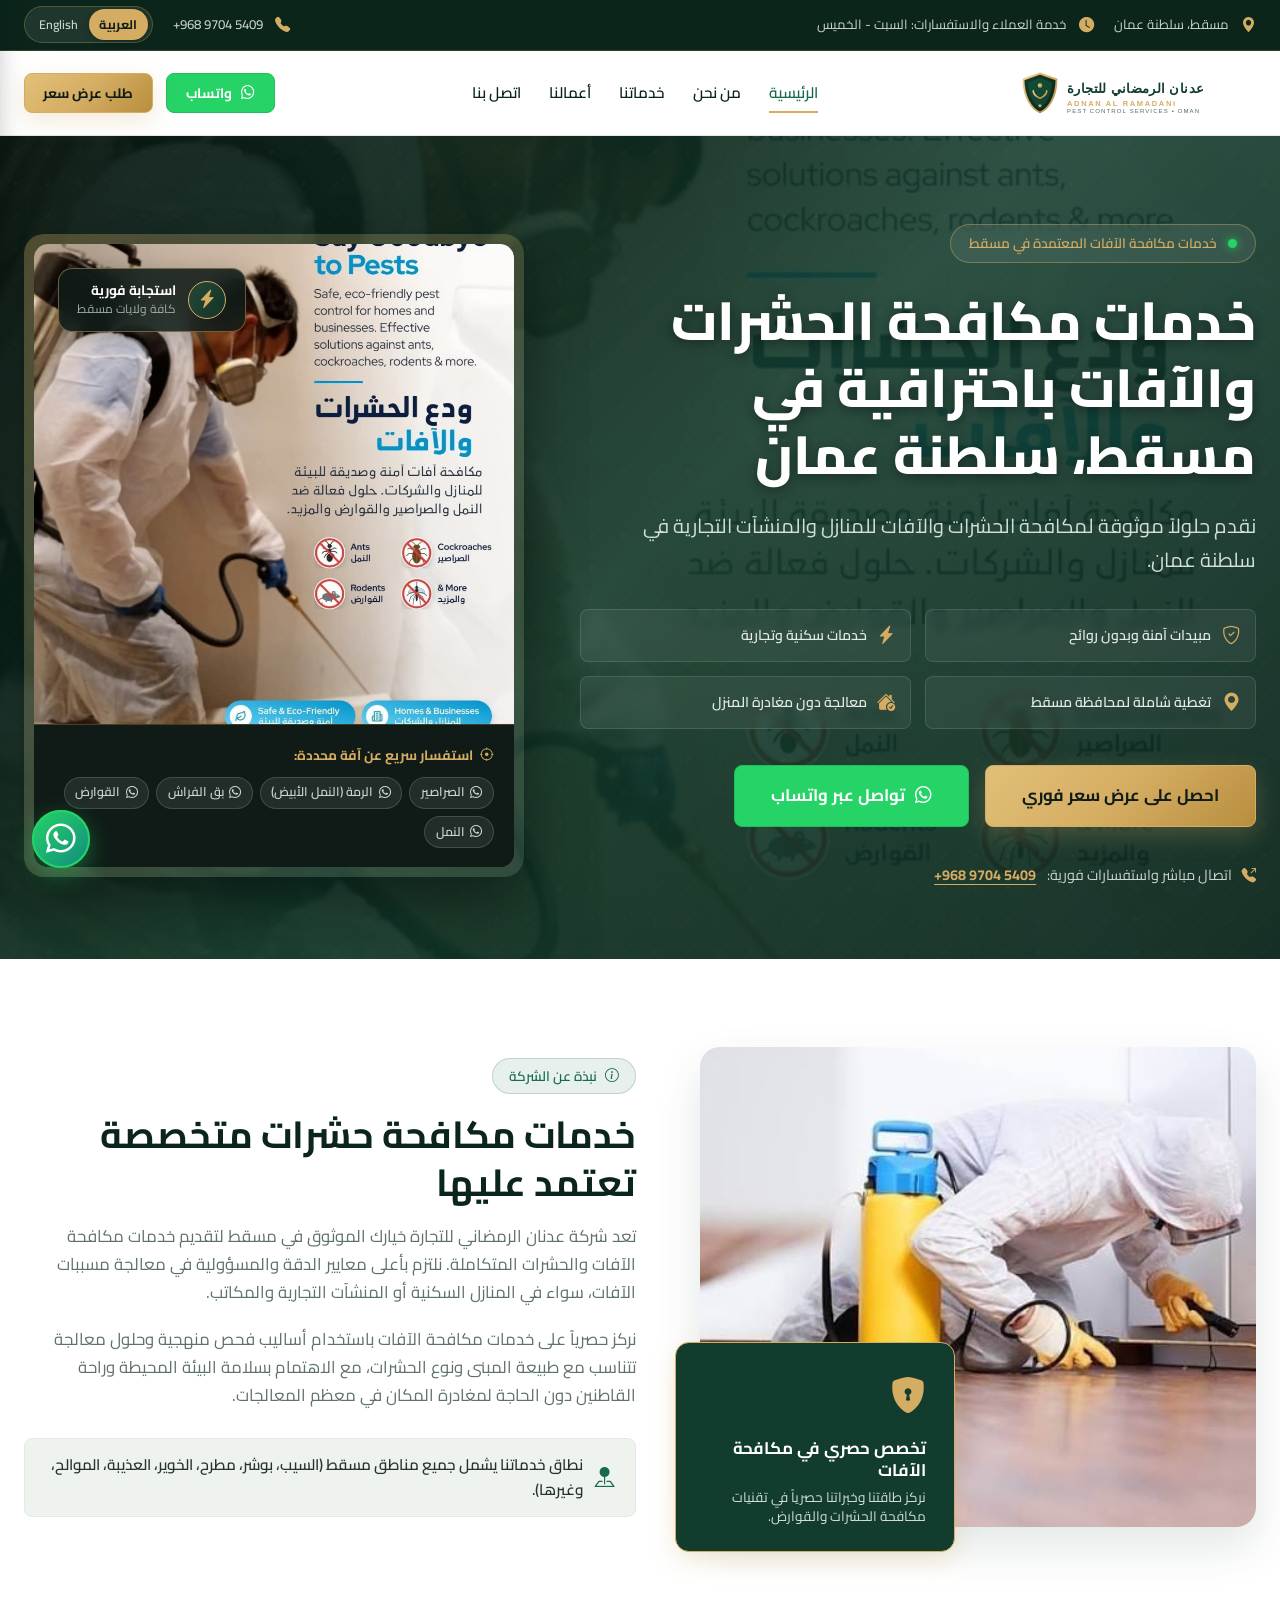
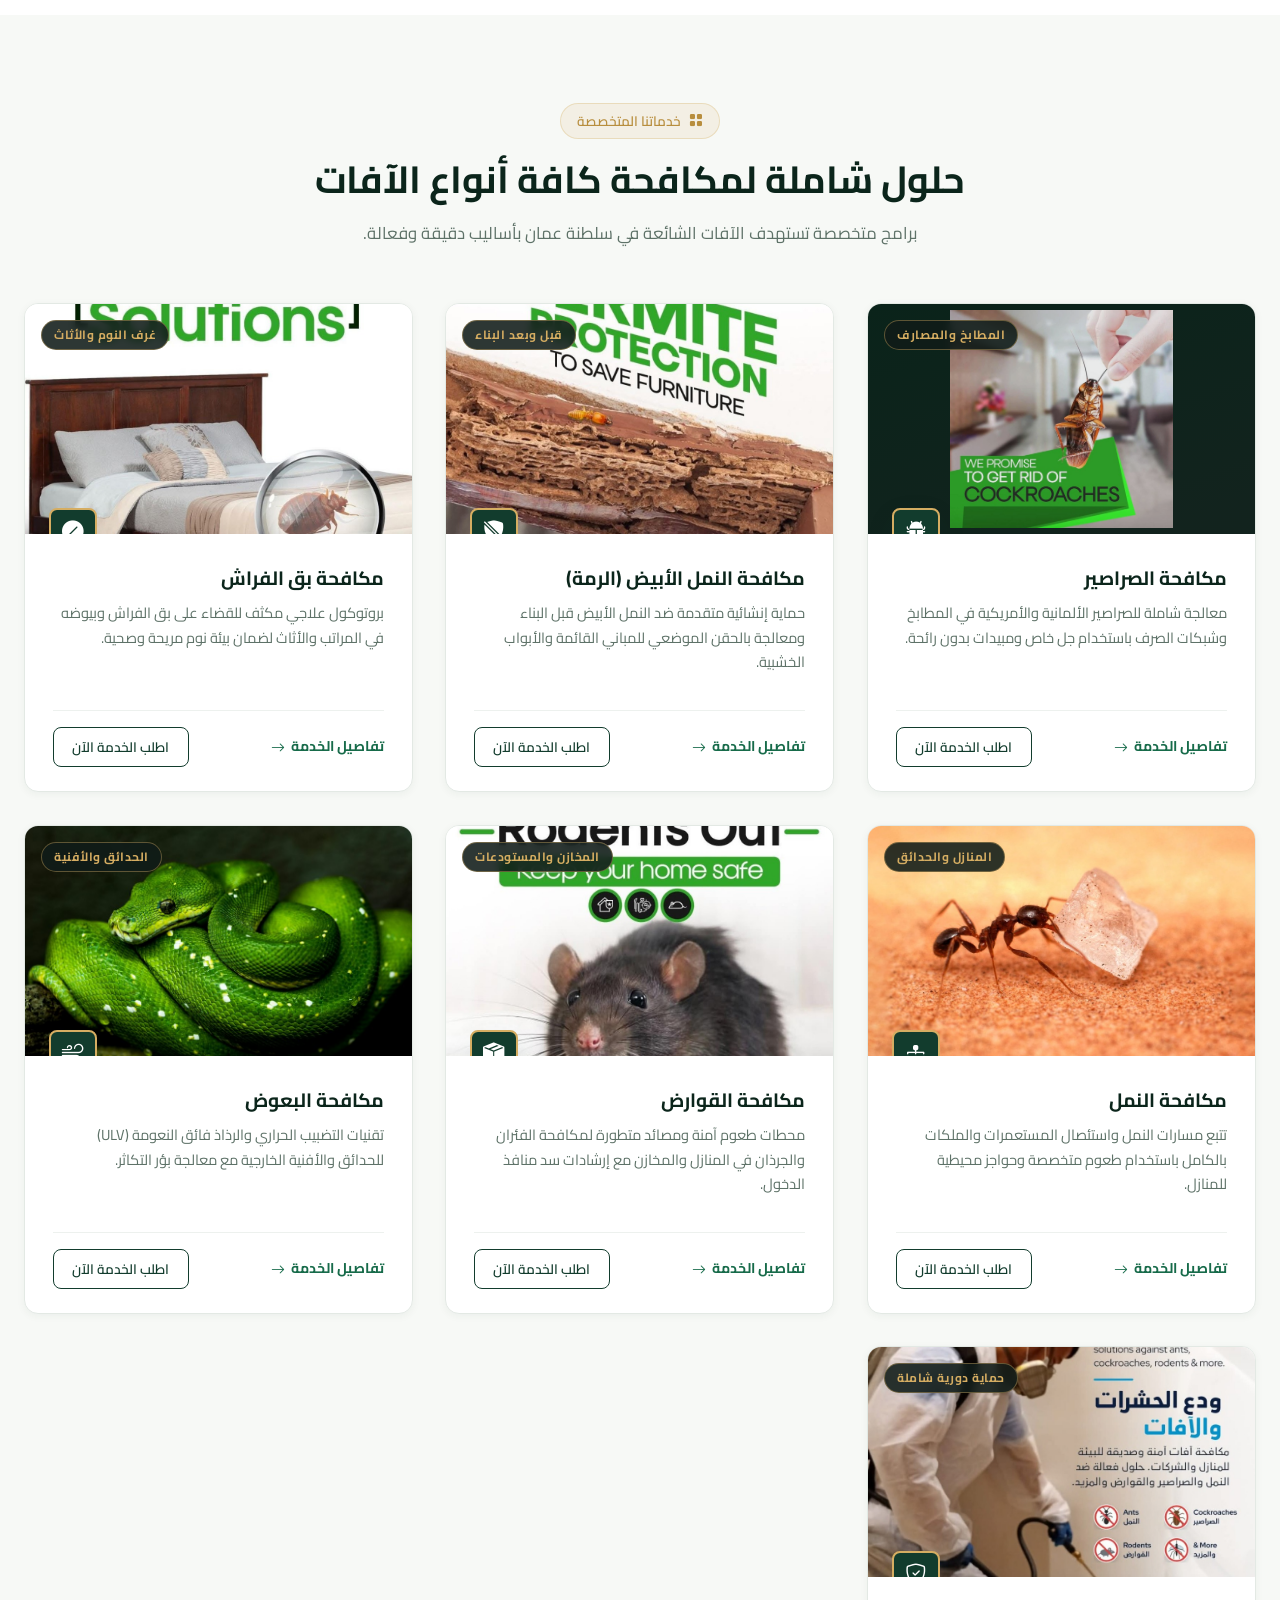
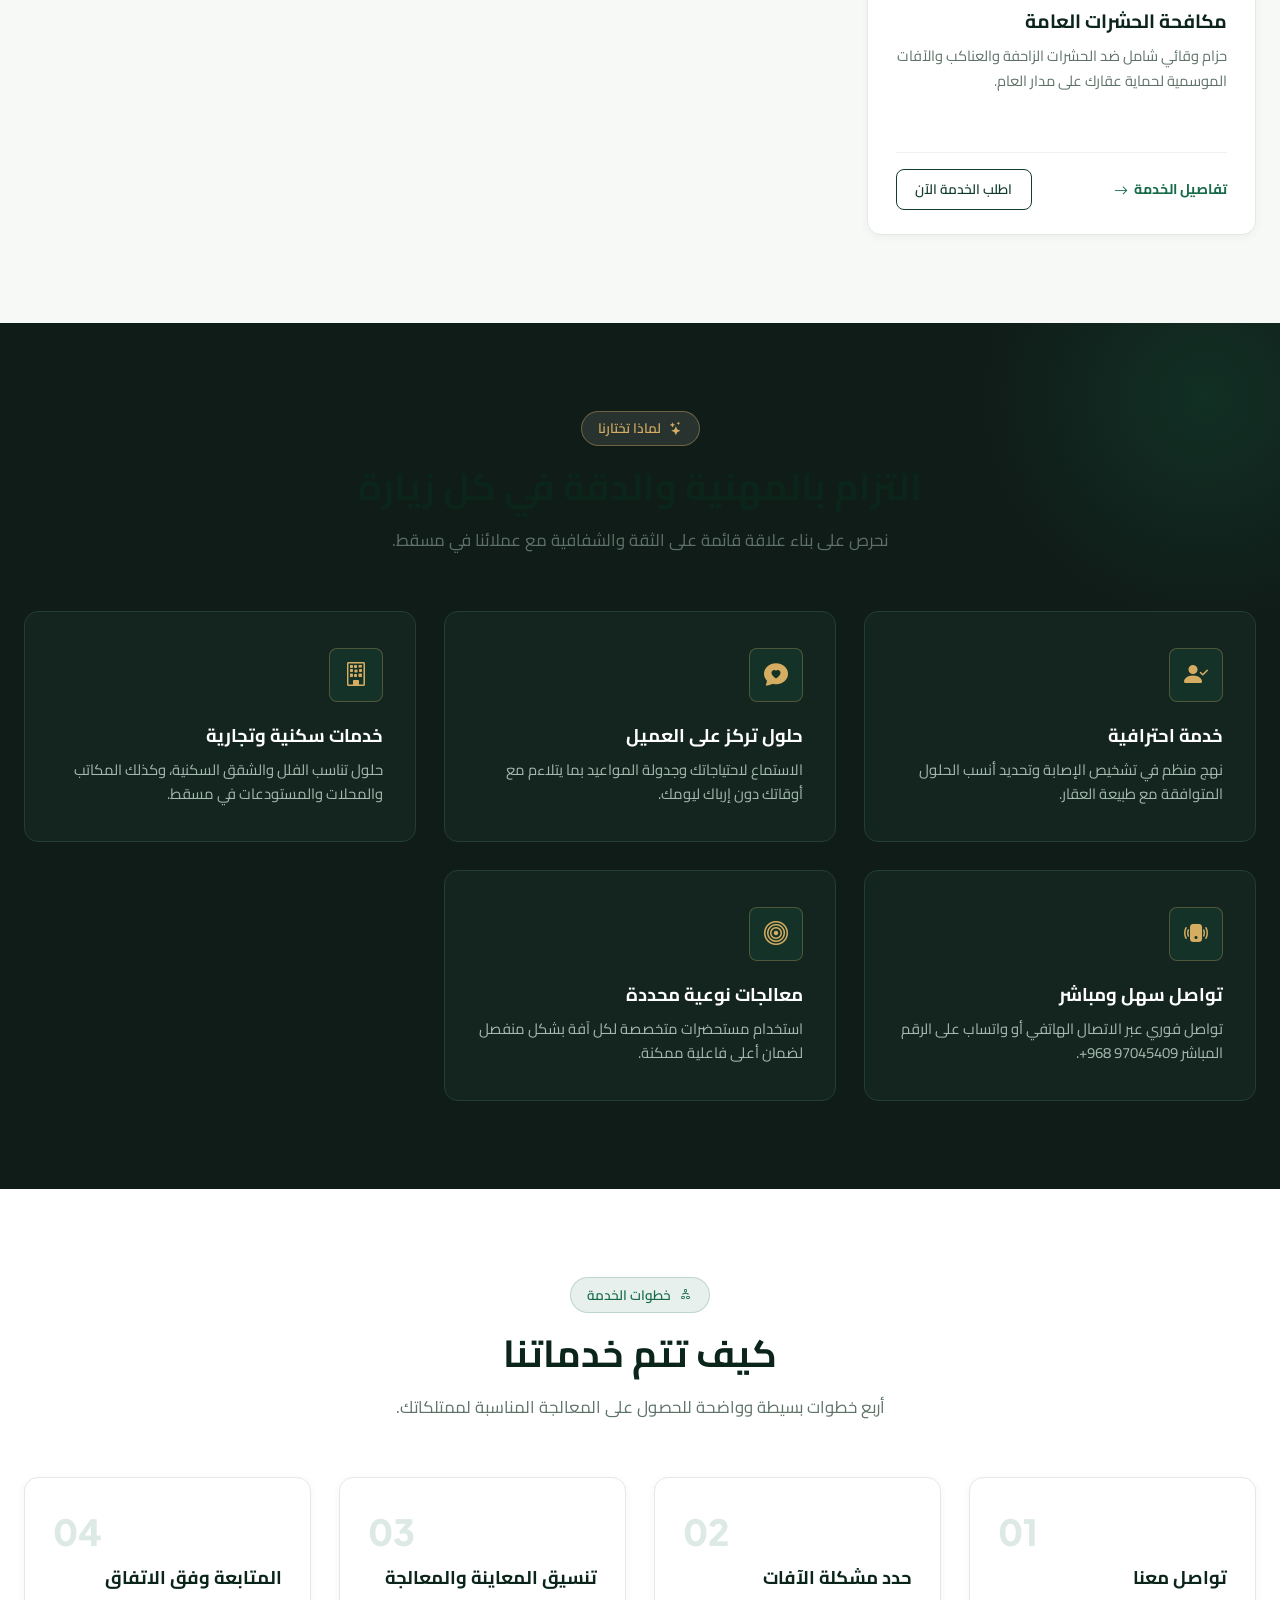
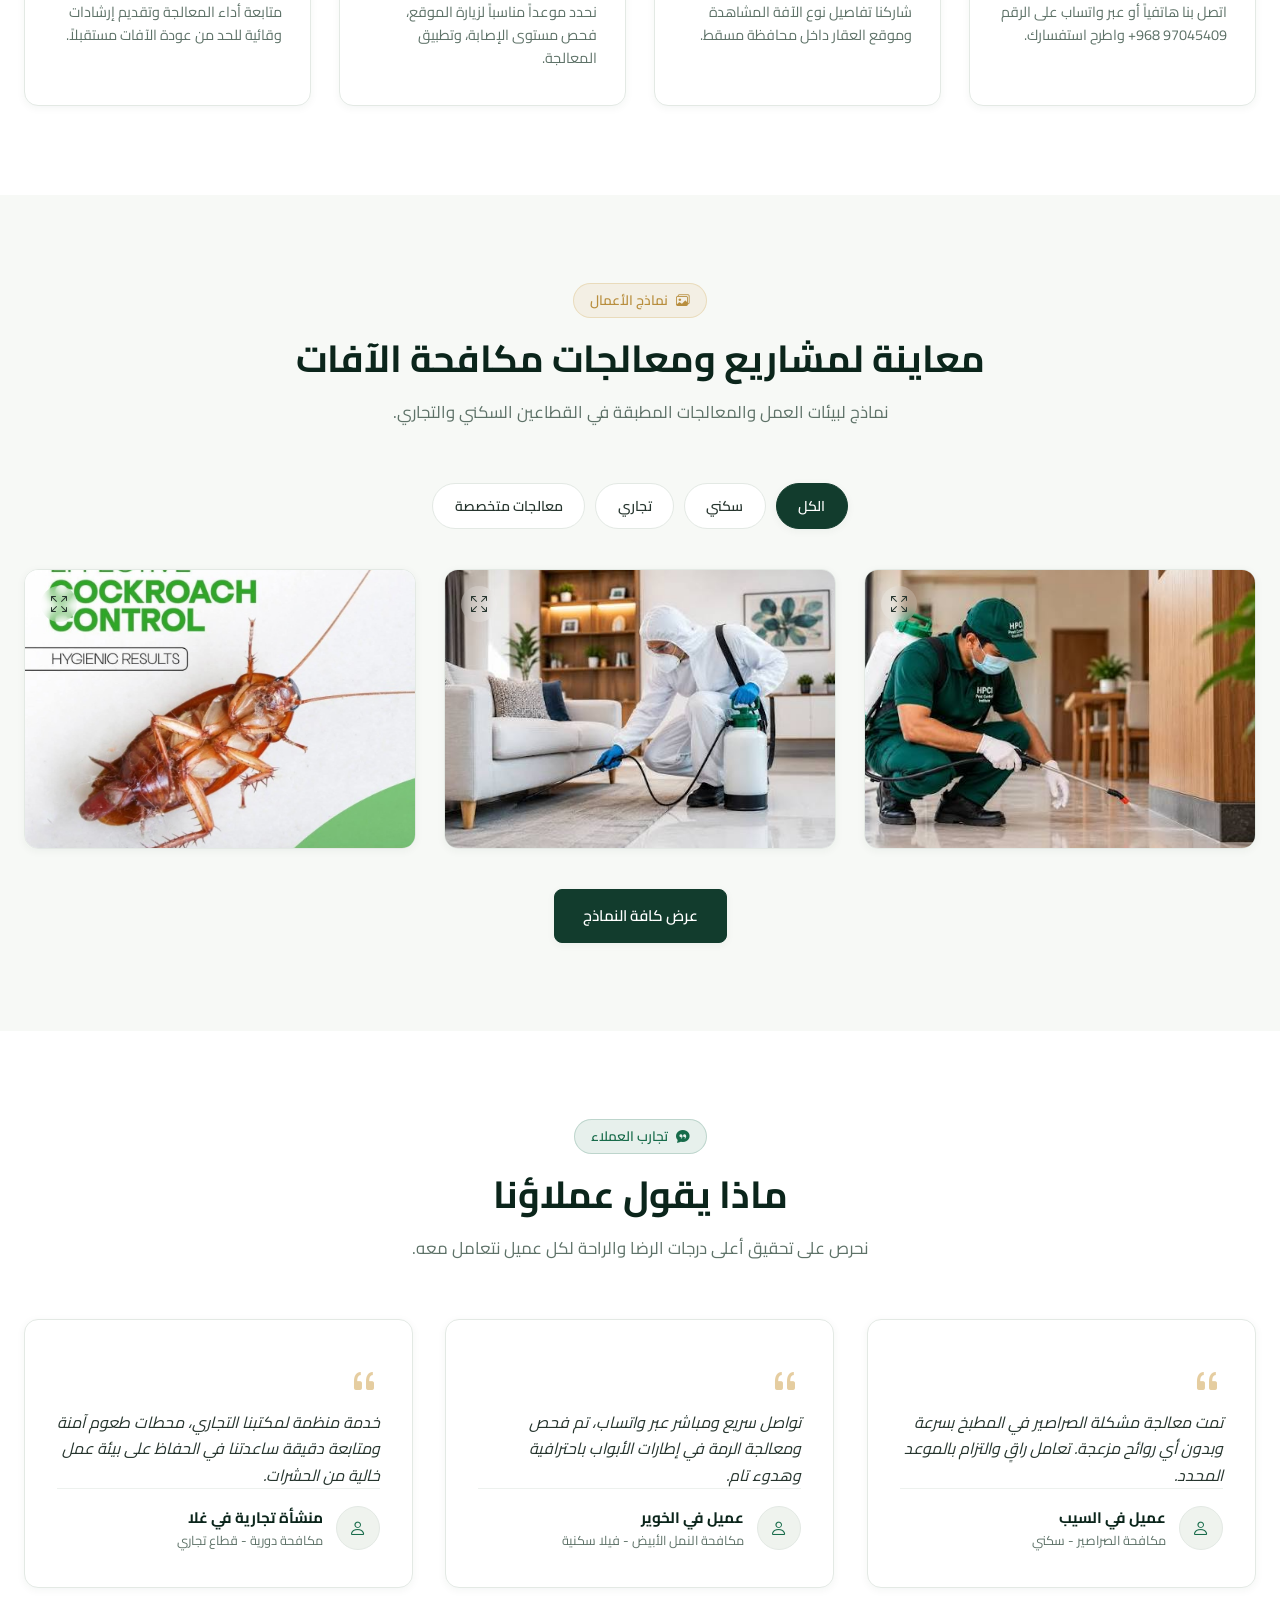
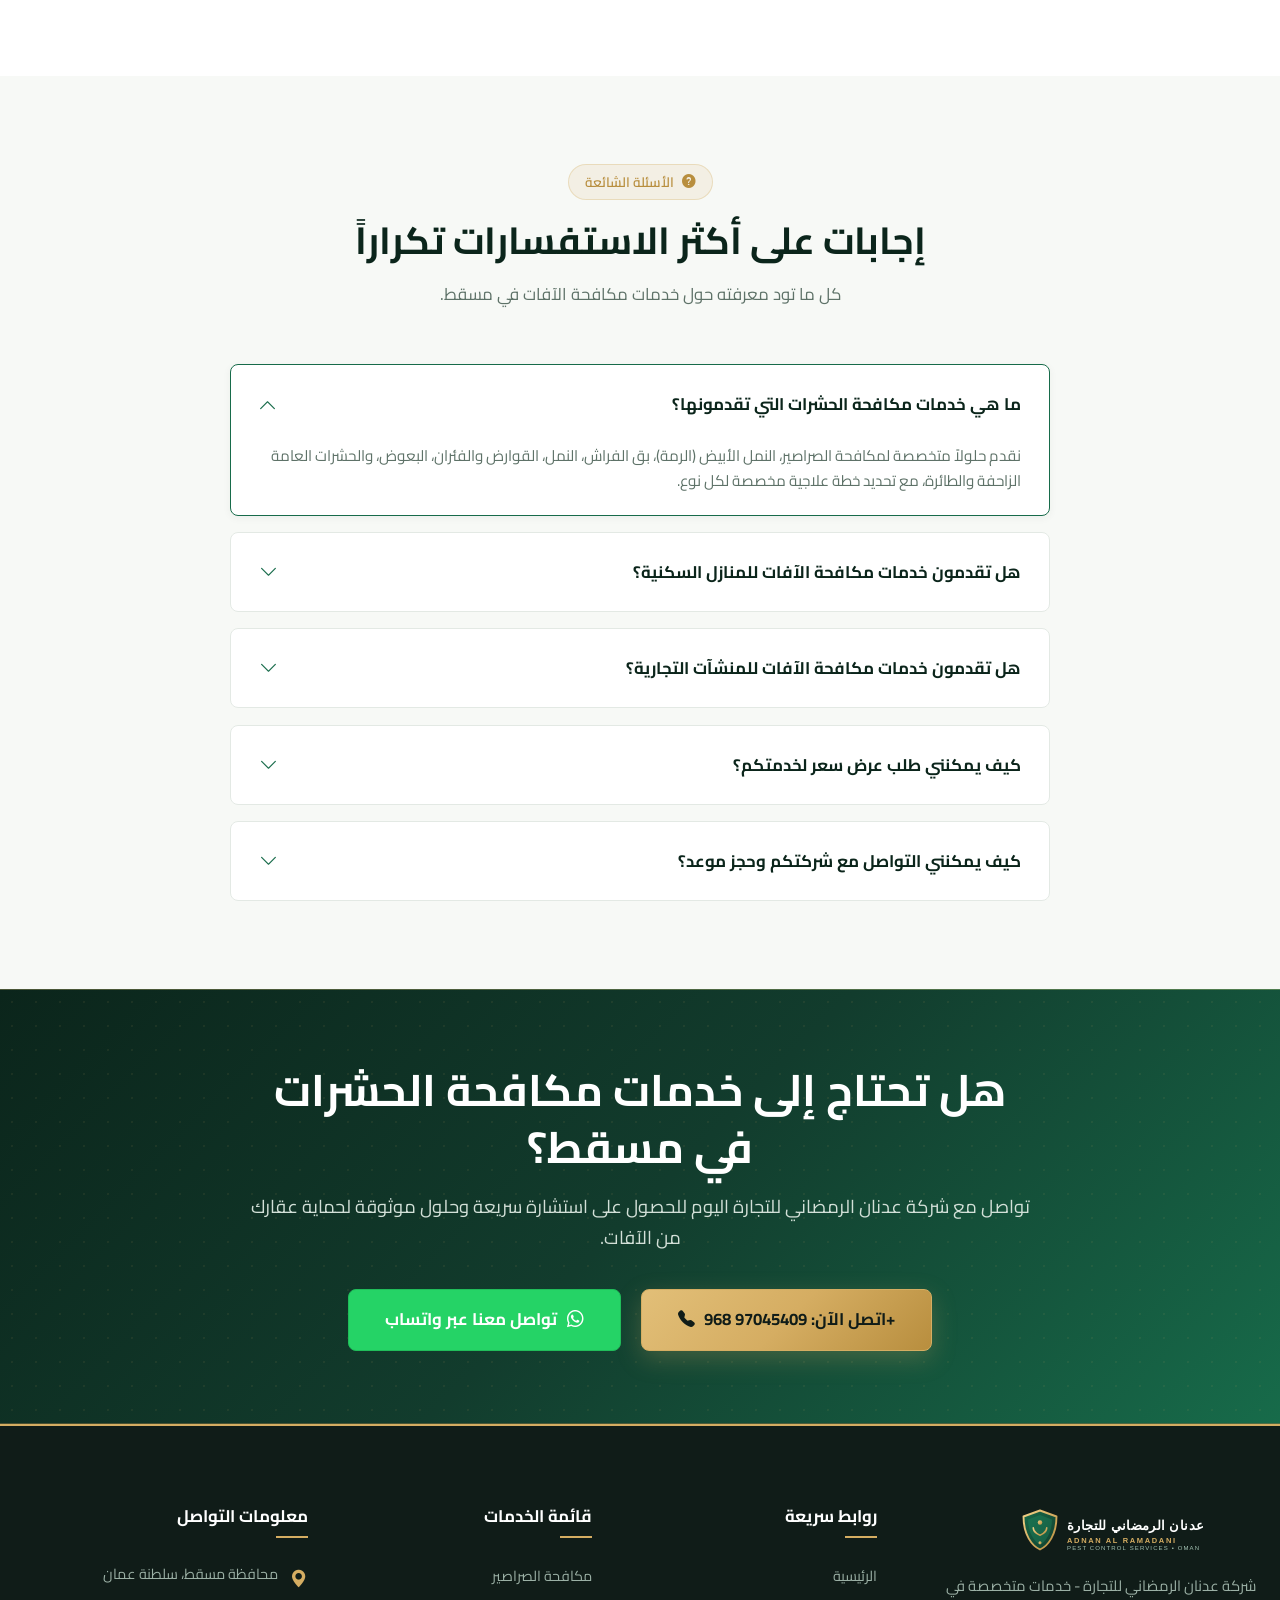
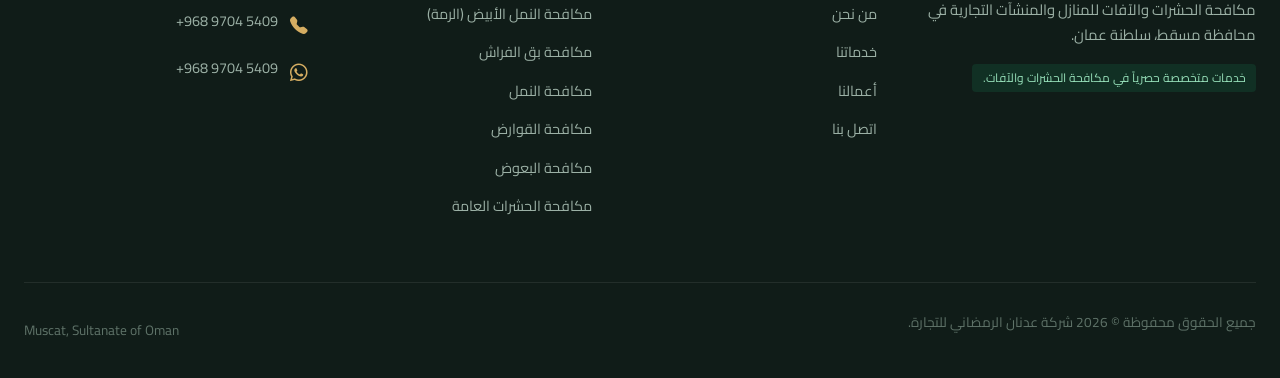
==== commit 4af1b415: "Remove demo notices and hero badge Co-authored-by: Copilot <223556219+Copilot@users.noreply.github.c" ====
--- a/index.html
+++ b/index.html
@@ -223,15 +223,6 @@
               </div>
             </div>
 
-            <!-- Floating Badge Bottom -->
-            <div class="hero-floating-badge hero-badge-bottom">
-              <div class="hero-badge-icon"><i class="bi bi-shield-shaded"></i></div>
-              <div class="hero-badge-text">
-                <strong data-i18n="hero_showcase_badge2_title">معالجات مستهدفة</strong>
-                <span data-i18n="hero_showcase_badge2_sub">نتائج سريعة وآمنة</span>
-              </div>
-            </div>
-
             <!-- Quick Pest Problem Selector -->
             <div class="hero-quick-bar">
               <div class="hero-quick-title">
@@ -267,7 +258,7 @@
     <div class="container">
       <div class="intro-grid">
         <div class="intro-image-wrapper">
-          <img src="assets/images/intro-pest-control.jpg" alt="معالجة مكافحة الآفات في مسقط" class="intro-image-main" loading="lazy">
+          <img src="assets/images/pest-control-technician.jpg" alt="فني مكافحة الآفات يعالج حواف الأرضية في مسقط" class="intro-image-main" loading="lazy">
           <div class="intro-floating-card">
             <i class="bi bi-shield-lock-fill"></i>
             <h4 data-i18n="intro_badge_title">تخصص حصري في مكافحة الآفات</h4>
@@ -310,7 +301,7 @@
       <div class="services-grid">
         <!-- 1. Cockroach Control -->
         <article class="service-card">
-          <div class="service-card-media">
+          <div class="service-card-media service-card-media--poster">
             <img src="assets/images/cockroach-control.jpg" alt="مكافحة الصراصير في مسقط" loading="lazy">
             <span class="service-card-badge" data-i18n="service_cockroach_tag">المطابخ والمصارف</span>
             <div class="service-card-icon"><i class="bi bi-bug-fill"></i></div>
@@ -569,7 +560,7 @@
           <span data-i18n="projects_section_tag">نماذج الأعمال</span>
         </div>
         <h2 class="section-title" data-i18n="projects_section_title">معاينة لمشاريع ومعالجات مكافحة الآفات</h2>
-        <p class="section-desc" data-i18n="projects_section_desc">نماذج توضيحية لبيئات العمل والمعالجات المطبقة في القطاعين السكني والتجاري.</p>
+        <p class="section-desc" data-i18n="projects_section_desc">نماذج لبيئات العمل والمعالجات المطبقة في القطاعين السكني والتجاري.</p>
       </div>
 
       <!-- Filter Controls -->
@@ -583,7 +574,7 @@
       <!-- Gallery Grid -->
       <div class="gallery-grid">
         <div class="gallery-item" data-category="residential">
-          <img src="assets/images/villa.jpg" alt="معالجة فيلا سكنية في مسقط" loading="lazy">
+          <img src="assets/images/residential-pest-control.jpg" alt="خدمة مكافحة آفات سكنية في مسقط" loading="lazy">
           <div class="gallery-overlay">
             <span class="gallery-cat" data-i18n="filter_residential">سكني</span>
             <h4 class="gallery-title">معالجة وقائية لفيلا سكنية</h4>
@@ -592,7 +583,7 @@
         </div>
 
         <div class="gallery-item" data-category="commercial">
-          <img src="assets/images/office.jpg" alt="معالجة مكاتب تجارية" loading="lazy">
+          <img src="assets/images/commercial-pest-control.jpg" alt="معالجة مكافحة آفات للمنشآت التجارية في مسقط" loading="lazy">
           <div class="gallery-overlay">
             <span class="gallery-cat" data-i18n="filter_commercial">تجاري</span>
             <h4 class="gallery-title">مكافحة آفات للمكاتب والشركات</h4>
@@ -608,12 +599,6 @@
           </div>
           <div class="gallery-zoom-icon"><i class="bi bi-arrows-fullscreen"></i></div>
         </div>
-      </div>
-
-      <!-- Transparent Notice -->
-      <div class="disclaimer-box">
-        <i class="bi bi-info-circle-fill"></i>
-        <span data-i18n="projects_disclaimer">ملاحظة: الصور المعروضة تمثل نماذج توضيحية لخدماتنا في مكافحة الآفات ريثما يتم تزويد الموقع بصور الأعمال الميدانية الفعلية للشركة.</span>
       </div>
 
       <div class="text-center" style="margin-top: 2.5rem;">
@@ -644,7 +629,7 @@
           <div class="testi-author-info">
             <div class="testi-avatar"><i class="bi bi-person"></i></div>
             <div>
-              <div class="testi-author-name" data-i18n="testi1_author">عميل في السيب (نموذج توضيحي)</div>
+              <div class="testi-author-name" data-i18n="testi1_author">عميل في السيب</div>
               <div class="testi-service-tag" data-i18n="testi1_service">مكافحة الصراصير - سكني</div>
             </div>
           </div>
@@ -659,7 +644,7 @@
           <div class="testi-author-info">
             <div class="testi-avatar"><i class="bi bi-person"></i></div>
             <div>
-              <div class="testi-author-name" data-i18n="testi2_author">عميل في الخوير (نموذج توضيحي)</div>
+              <div class="testi-author-name" data-i18n="testi2_author">عميل في الخوير</div>
               <div class="testi-service-tag" data-i18n="testi2_service">مكافحة النمل الأبيض - فيلا سكنية</div>
             </div>
           </div>
@@ -674,16 +659,11 @@
           <div class="testi-author-info">
             <div class="testi-avatar"><i class="bi bi-person"></i></div>
             <div>
-              <div class="testi-author-name" data-i18n="testi3_author">منشأة تجارية في غلا (نموذج توضيحي)</div>
+              <div class="testi-author-name" data-i18n="testi3_author">منشأة تجارية في غلا</div>
               <div class="testi-service-tag" data-i18n="testi3_service">مكافحة دورية - قطاع تجاري</div>
             </div>
           </div>
         </div>
-      </div>
-
-      <div class="disclaimer-box" style="margin-top: 2rem;">
-        <i class="bi bi-shield-exclamation"></i>
-        <span data-i18n="testimonials_disclaimer">ملاحظة: هذه النماذج التوضيحية مخصصة للعرض التصميمي ريثما يتم إدراج التقييمات الميدانية الموثقة لعملائنا في مسقط.</span>
       </div>
     </div>
   </section>
--- a/css/style.css
+++ b/css/style.css
@@ -793,15 +793,6 @@
   left: 1.5rem;
 }
 
-.hero-badge-bottom {
-  bottom: 1.5rem;
-  left: 1.5rem;
-}
-
-html[dir="rtl"] .hero-badge-bottom {
-  left: auto;
-  right: 1.5rem;
-}
 
 .hero-badge-icon {
   width: 38px;
@@ -967,7 +958,7 @@
    -------------------------------------------------------------------------- */
 .services-grid {
   display: grid;
-  grid-template-columns: repeat(auto-fill, minmax(350px, 1fr));
+  grid-template-columns: repeat(auto-fill, minmax(320px, 1fr));
   gap: 2rem;
 }
 
@@ -988,28 +979,70 @@
   border-color: rgba(23, 107, 74, 0.3);
 }
 
+/* ── Standard photo media (ant, mosquito, general) ── */
 .service-card-media {
   position: relative;
-  height: 220px;
+  height: 230px;
   overflow: hidden;
+  background-color: var(--primary-dark);
 }
 
 .service-card-media img {
   width: 100%;
   height: 100%;
   object-fit: cover;
+  object-position: center center;
   transition: transform 0.6s cubic-bezier(0.16, 1, 0.3, 1);
+  display: block;
 }
 
 .service-card:hover .service-card-media img {
-  transform: scale(1.08);
+  transform: scale(1.07);
+}
+
+/* ── Poster / marketing image variant ──
+   Applied to cards whose user image has white bg + headline text.
+   Keeps the full poster visible with a branded dark frame. */
+.service-card-media--poster {
+  background: linear-gradient(160deg, var(--primary-dark) 0%, var(--dark-surface) 100%);
+  display: flex;
+  align-items: center;
+  justify-content: center;
+}
+
+.service-card-media--poster img {
+  object-fit: contain;
+  object-position: center center;
+  /* give the poster a small inset so the dark bg frames it */
+  padding: 6px;
+  transition: transform 0.6s cubic-bezier(0.16, 1, 0.3, 1);
+}
+
+.service-card:hover .service-card-media--poster img {
+  transform: scale(1.04);
+}
+
+/* subtle dark overlay on poster to blend with brand */
+.service-card-media--poster::after {
+  content: '';
+  position: absolute;
+  inset: 0;
+  background: rgba(10, 20, 15, 0.08);
+  pointer-events: none;
+  z-index: 1;
+}
+
+/* keep badge / icon ABOVE the poster overlay */
+.service-card-media .service-card-badge,
+.service-card-media .service-card-icon {
+  z-index: 2;
 }
 
 .service-card-badge {
   position: absolute;
   top: 1rem;
   right: 1rem;
-  background: rgba(16, 28, 24, 0.85);
+  background: rgba(16, 28, 24, 0.88);
   color: var(--accent);
   border: 1px solid rgba(213, 173, 98, 0.4);
   backdrop-filter: blur(4px);
@@ -1018,6 +1051,7 @@
   font-size: 0.75rem;
   font-weight: 700;
   letter-spacing: 0.5px;
+  z-index: 2;
 }
 
 html[dir="rtl"] .service-card-badge {
@@ -1040,6 +1074,7 @@
   justify-content: center;
   font-size: 1.35rem;
   box-shadow: var(--shadow-md);
+  z-index: 2;
 }
 
 html[dir="rtl"] .service-card-icon {
@@ -1048,42 +1083,47 @@
 }
 
 .service-card-body {
-  padding: 2rem 1.75rem 1.75rem;
+  padding: 2rem 1.75rem 1.5rem;
   display: flex;
   flex-direction: column;
   flex-grow: 1;
 }
 
 .service-card-title {
-  font-size: 1.25rem;
-  margin-bottom: 0.75rem;
+  font-size: 1.2rem;
+  margin-bottom: 0.65rem;
   color: var(--primary-dark);
 }
 
 .service-card-desc {
-  font-size: 0.925rem;
+  font-size: 0.915rem;
   color: var(--text-muted);
-  line-height: 1.6;
-  margin-bottom: 1.5rem;
+  line-height: 1.65;
   flex-grow: 1;
+  /* reserve min height so short text doesn't misalign footer */
+  min-height: 4.5rem;
 }
 
 .service-card-footer {
   display: flex;
   align-items: center;
   justify-content: space-between;
+  gap: 0.75rem;
   border-top: 1px solid var(--border-subtle);
   padding-top: 1rem;
-  margin-top: auto;
+  margin-top: 1.25rem;
+  flex-wrap: wrap;
 }
 
 .service-link {
   display: inline-flex;
   align-items: center;
   gap: 0.4rem;
-  font-size: 0.9rem;
+  font-size: 0.88rem;
   font-weight: 700;
   color: var(--secondary);
+  flex-shrink: 0;
+  white-space: nowrap;
 }
 
 .service-link:hover {
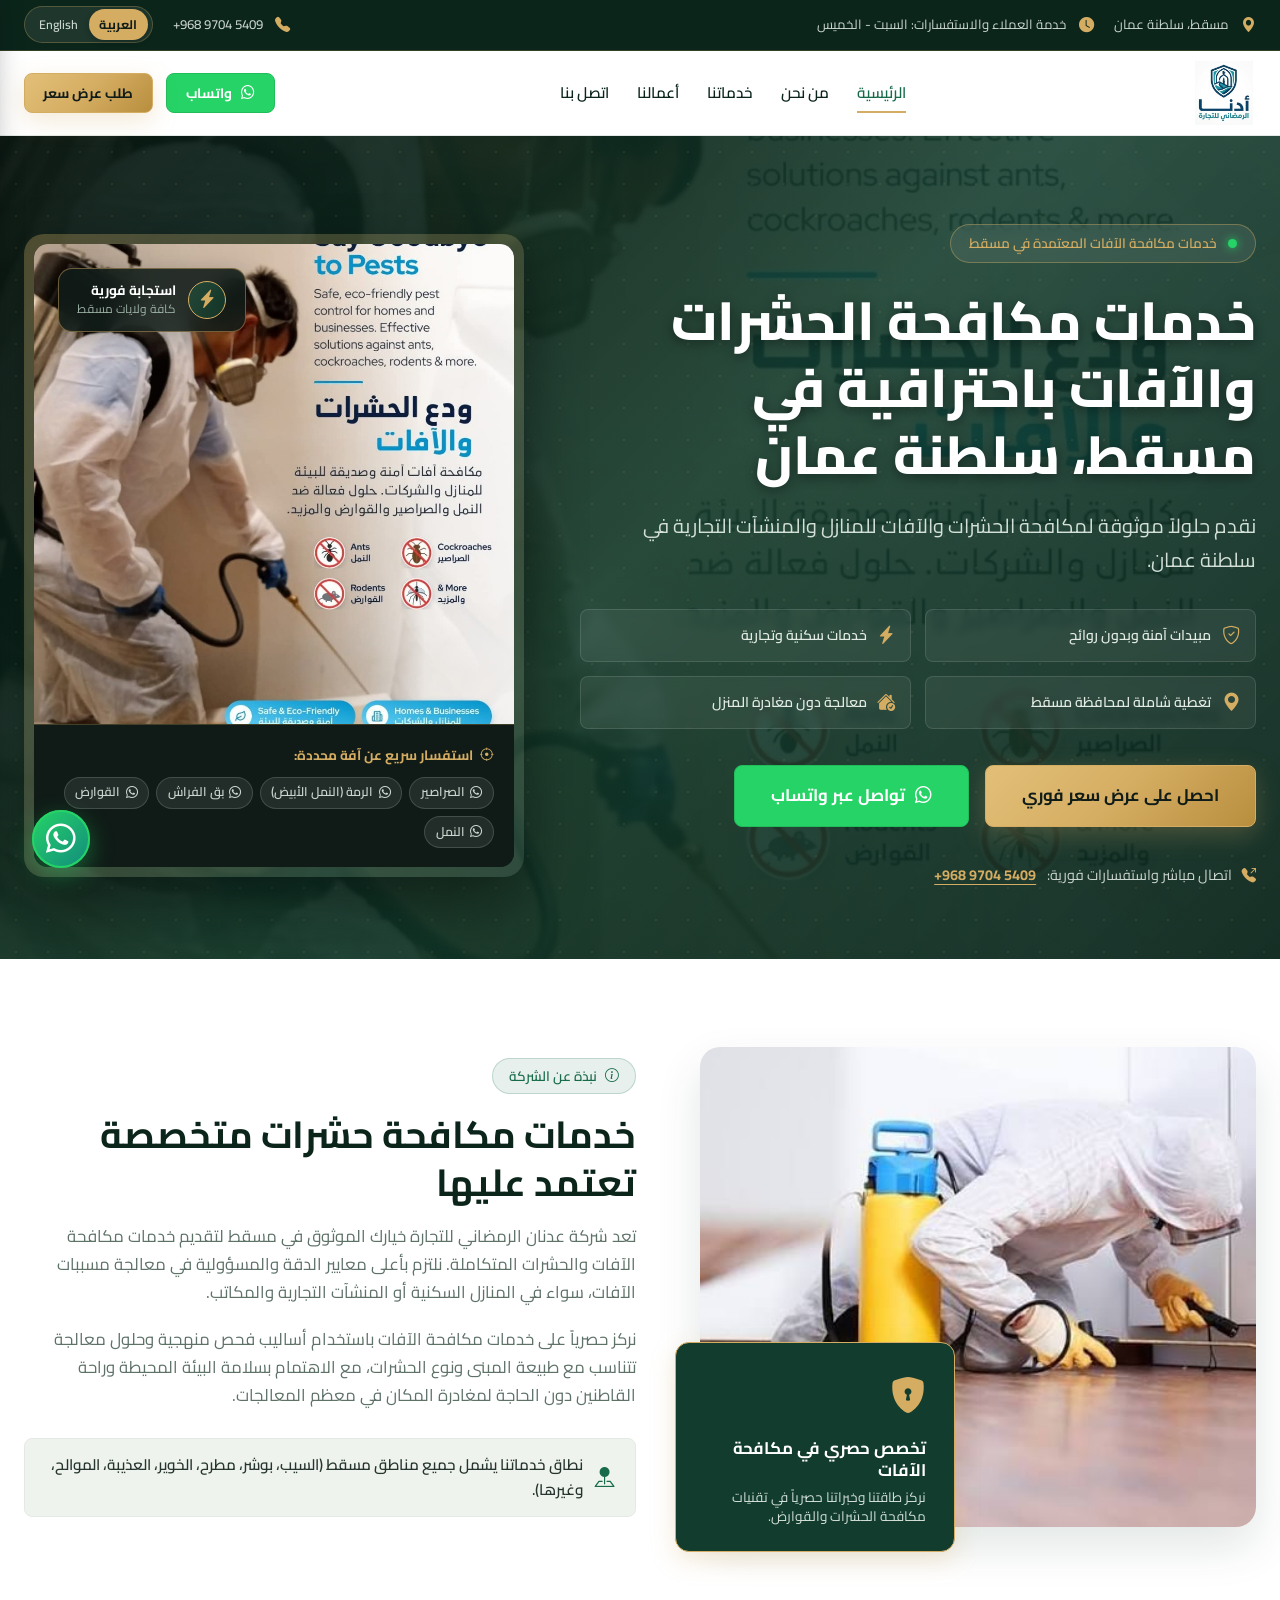
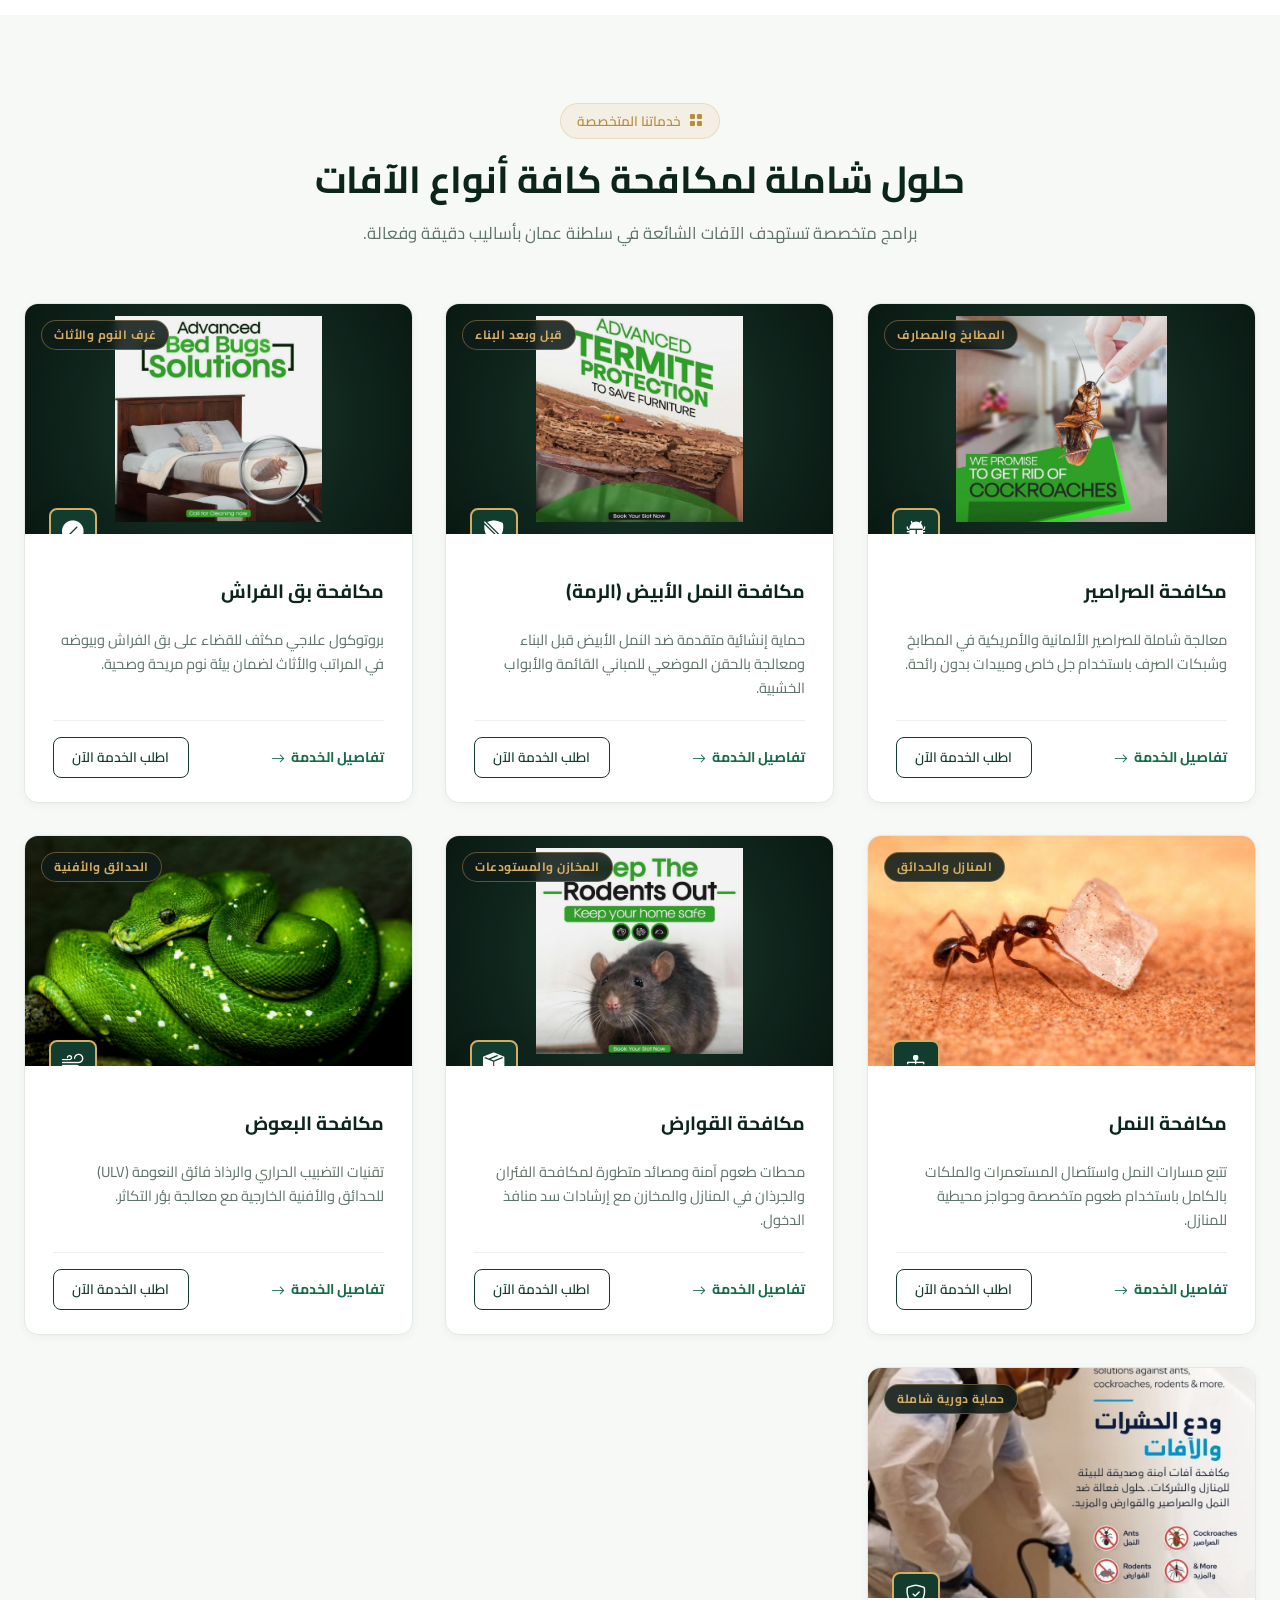
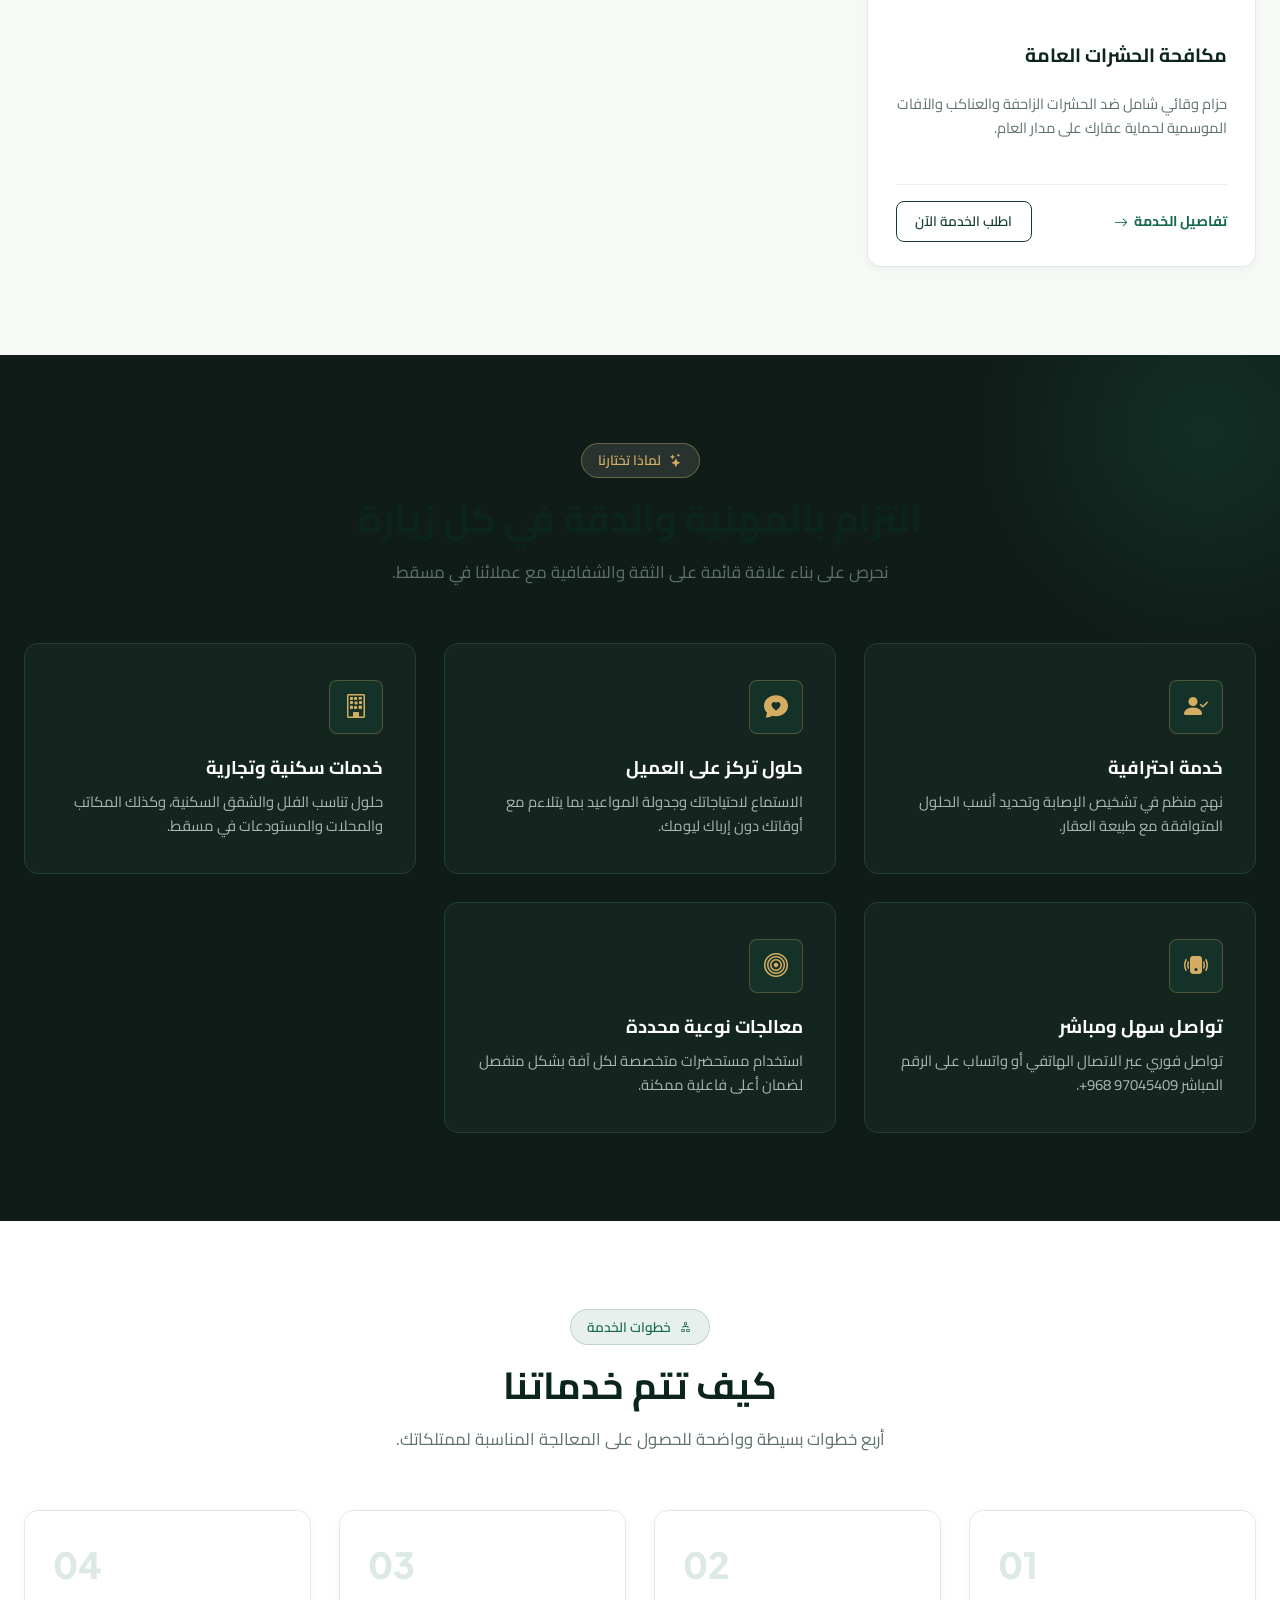
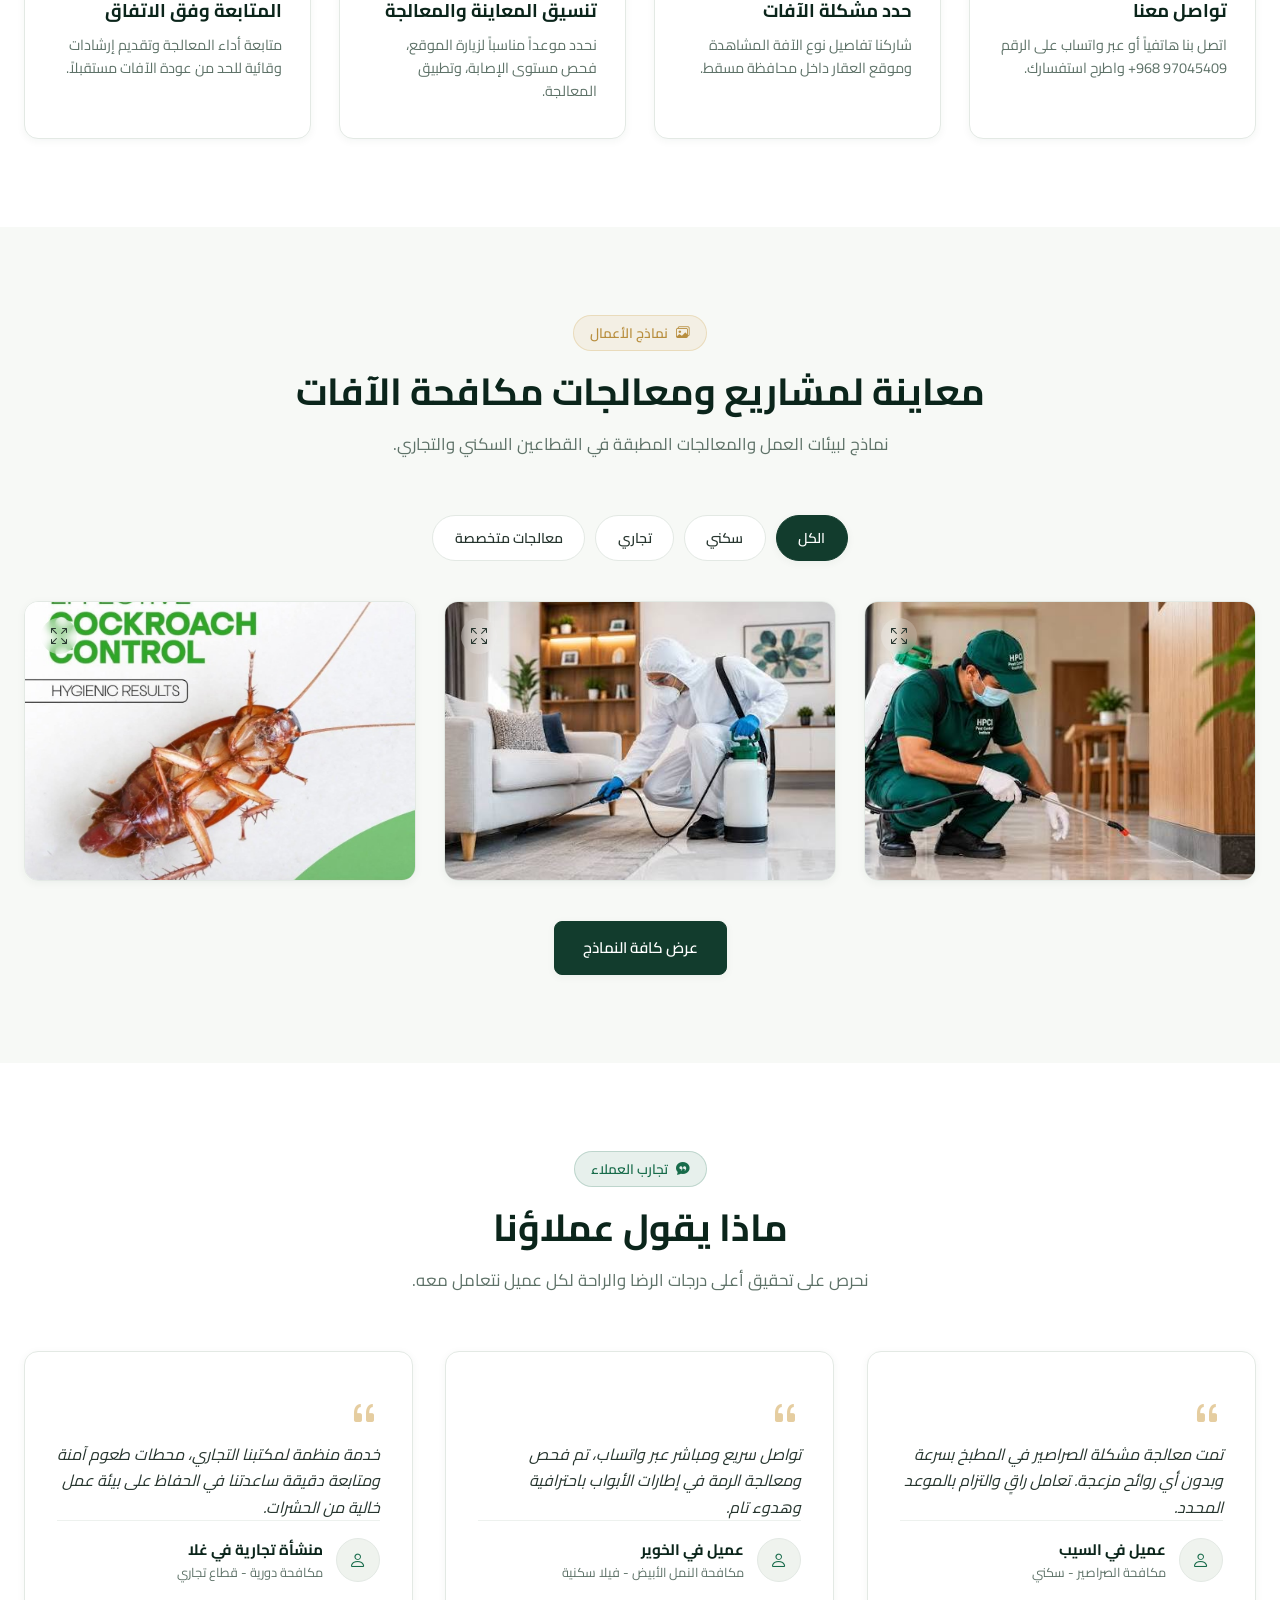
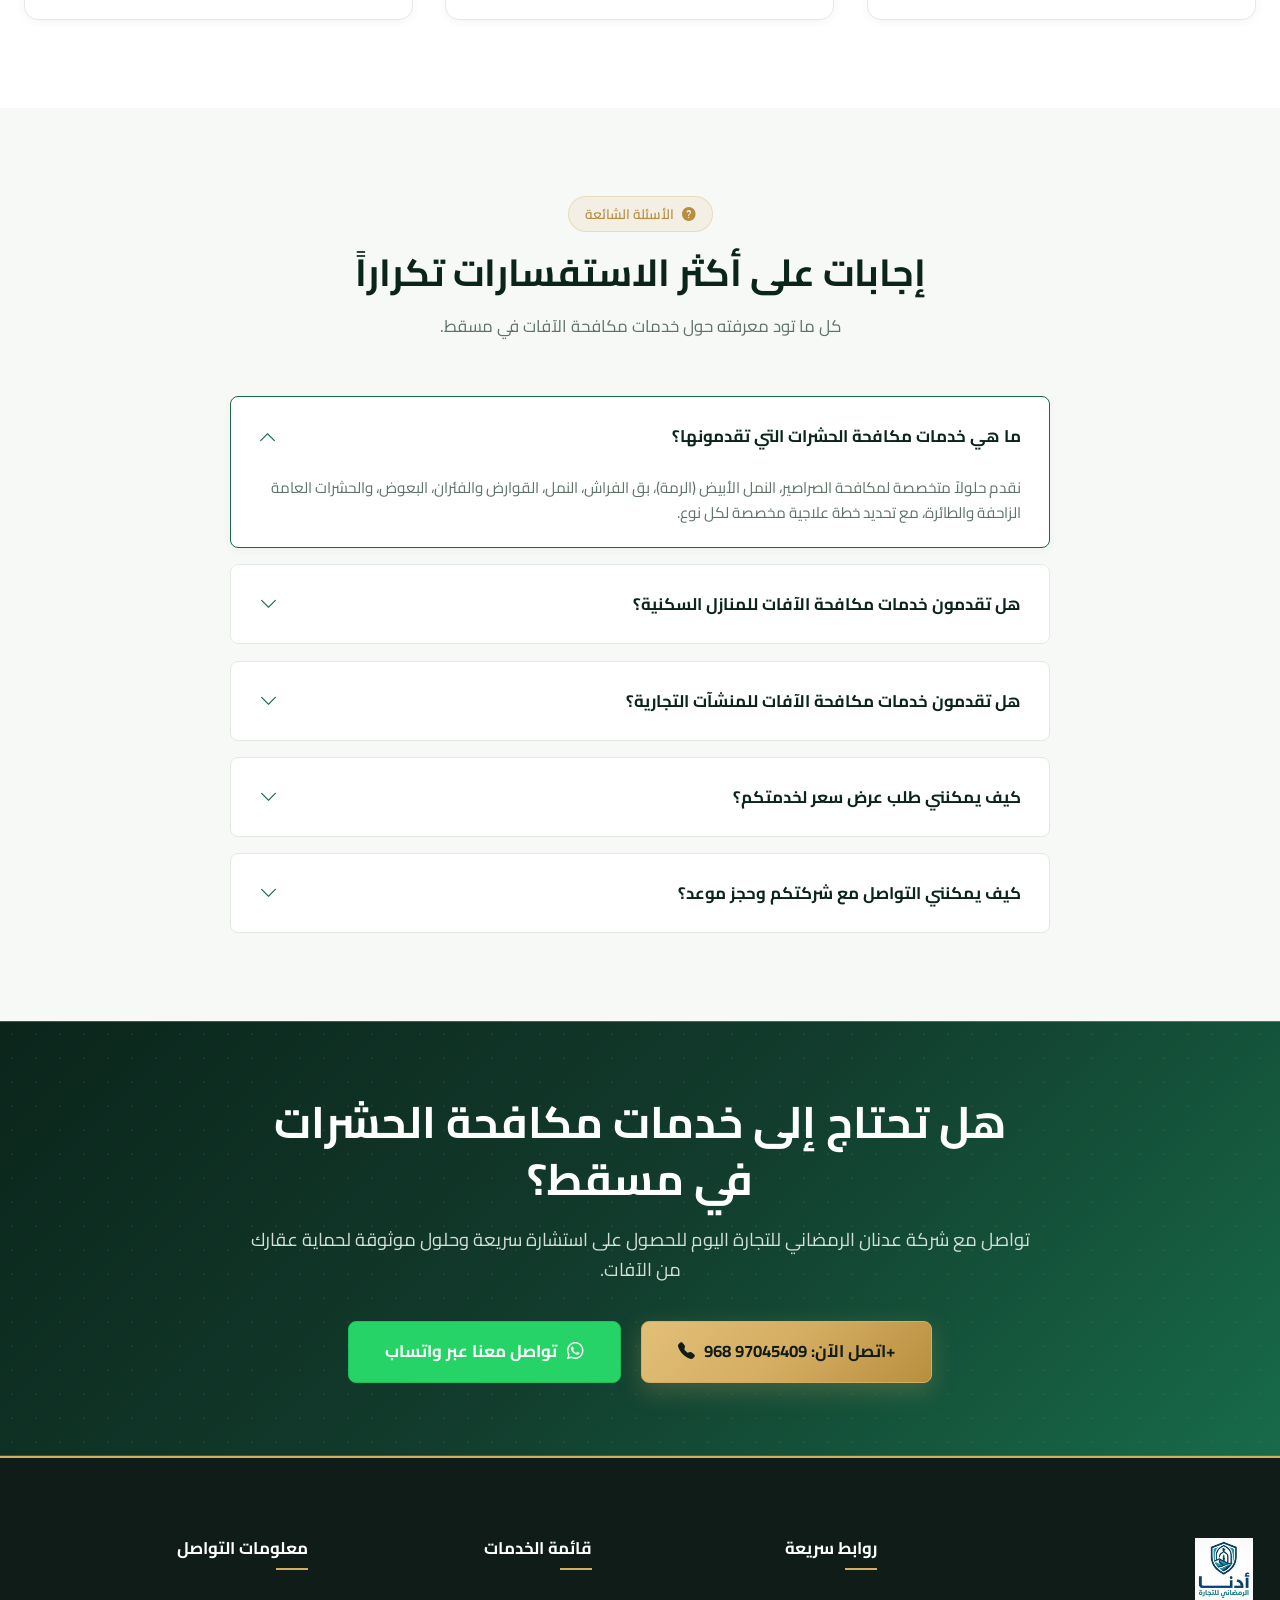
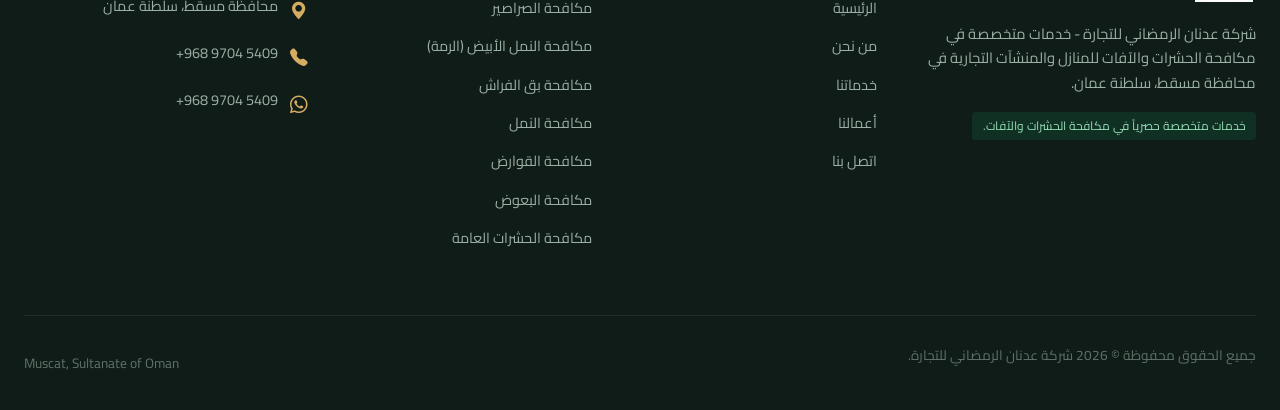
==== commit bb555e9d: "all changes logo etc" ====
--- a/index.html
+++ b/index.html
@@ -12,11 +12,11 @@
   <meta property="og:type" content="website">
   <meta property="og:title" content="عدنان الرمضاني للتجارة - خدمات مكافحة الحشرات والآفات في مسقط">
   <meta property="og:description" content="حلول موثوقة ومتقدمة لمكافحة الحشرات والآفات للمنازل والمنشآت التجارية في سلطنة عمان.">
-  <meta property="og:image" content="assets/images/logo.svg">
+  <meta property="og:image" content="assets/images/logo-official.png">
   <meta property="og:url" content="https://adnan-pestcontrol-oman.com/index.html">
 
   <!-- Favicon -->
-  <link rel="icon" type="image/svg+xml" href="assets/images/favicon.svg">
+  <link rel="icon" type="image/png" href="assets/images/favicon.png">
 
   <!-- Google Fonts: Cairo, Tajawal & Plus Jakarta Sans -->
   <link rel="preconnect" href="https://fonts.googleapis.com">
@@ -97,7 +97,8 @@
       <div class="header-inner">
         <!-- Logo -->
         <a href="index.html" class="brand-logo" aria-label="Adnan Al Ramadani Trading">
-          <img src="assets/images/logo.svg" alt="عدنان الرمضاني للتجارة" width="300" height="60">
+          <img src="assets/images/logo-adana-ar.jpeg" alt="أدنان الرمضاني للتجارة" class="logo-rtl" width="198" height="60">
+          <img src="assets/images/logo-adana-en.jpeg" alt="Adnan Al Ramadani Trading" class="logo-ltr" width="198" height="60">
         </a>
 
         <!-- Desktop Navigation Menu -->
@@ -130,7 +131,9 @@
   <aside class="mobile-drawer" aria-label="Mobile Navigation Drawer">
     <div>
       <div class="drawer-header">
-        <span class="badge-tag badge-gold" data-i18n="company_name">عدنان الرمضاني للتجارة</span>
+        <a href="index.html" class="brand-logo">
+          <img src="assets/images/logo-adana-ar.jpeg" alt="أدنان الرمضاني للتجارة" width="180" height="55">
+        </a>
         <button type="button" class="drawer-close" aria-label="Close Menu">
           <i class="bi bi-x-lg"></i>
         </button>
@@ -323,7 +326,7 @@
 
         <!-- 2. Termite Control -->
         <article class="service-card">
-          <div class="service-card-media">
+          <div class="service-card-media service-card-media--poster">
             <img src="assets/images/termite-control.jpg" alt="مكافحة النمل الأبيض في مسقط" loading="lazy">
             <span class="service-card-badge" data-i18n="service_termite_tag">قبل وبعد البناء</span>
             <div class="service-card-icon"><i class="bi bi-shield-slash-fill"></i></div>
@@ -345,7 +348,7 @@
 
         <!-- 3. Bed Bug Control -->
         <article class="service-card">
-          <div class="service-card-media">
+          <div class="service-card-media service-card-media--poster">
             <img src="assets/images/bedbug-control.jpg" alt="مكافحة بق الفراش في مسقط" loading="lazy">
             <span class="service-card-badge" data-i18n="service_bedbug_tag">غرف النوم والأثاث</span>
             <div class="service-card-icon"><i class="bi bi-slash-circle-fill"></i></div>
@@ -389,7 +392,7 @@
 
         <!-- 5. Rodent Control -->
         <article class="service-card">
-          <div class="service-card-media">
+          <div class="service-card-media service-card-media--poster">
             <img src="assets/images/rodent-control.jpg" alt="مكافحة القوارض في مسقط" loading="lazy">
             <span class="service-card-badge" data-i18n="service_rodent_tag">المخازن والمستودعات</span>
             <div class="service-card-icon"><i class="bi bi-box-seam-fill"></i></div>
@@ -763,8 +766,8 @@
       <div class="footer-top">
         <!-- Col 1: Brand Info -->
         <div class="footer-brand">
-          <a href="index.html" class="brand-logo">
-            <img src="assets/images/logo-white.svg" alt="عدنان الرمضاني للتجارة" width="300" height="60">
+          <a href="index.html" class="brand-logo footer-logo">
+            <img src="assets/images/logo-adana-ar.jpeg" alt="أدنان الرمضاني للتجارة" width="198" height="60">
           </a>
           <p data-i18n="footer_about_p">شركة عدنان الرمضاني للتجارة - خدمات متخصصة في مكافحة الحشرات والآفات للمنازل والمنشآت التجارية في محافظة مسقط، سلطنة عمان.</p>
           <div style="margin-top: 1rem;">
--- a/css/style.css
+++ b/css/style.css
@@ -444,8 +444,30 @@
 }
 
 .brand-logo img {
-  height: 48px;
-  width: auto;
+  height: 64px;
+  width: 64px;
+  max-width: 64px;
+  object-fit: contain;
+  display: block;
+  transition: transform var(--transition-fast);
+}
+
+.brand-logo:hover img {
+  transform: scale(1.02);
+}
+
+.brand-logo .logo-ltr {
+  display: none;
+}
+.brand-logo .logo-rtl {
+  display: block;
+}
+
+html[dir="ltr"] .brand-logo .logo-rtl {
+  display: none;
+}
+html[dir="ltr"] .brand-logo .logo-ltr {
+  display: block;
 }
 
 /* Nav Menu */
@@ -1004,17 +1026,20 @@
    Applied to cards whose user image has white bg + headline text.
    Keeps the full poster visible with a branded dark frame. */
 .service-card-media--poster {
-  background: linear-gradient(160deg, var(--primary-dark) 0%, var(--dark-surface) 100%);
+  background: radial-gradient(circle at center, #1b3d30 0%, #0a1913 100%);
   display: flex;
   align-items: center;
   justify-content: center;
+  padding: 8px;
 }
 
 .service-card-media--poster img {
+  width: 100%;
+  height: 100%;
   object-fit: contain;
   object-position: center center;
-  /* give the poster a small inset so the dark bg frames it */
-  padding: 6px;
+  padding: 4px;
+  border-radius: var(--radius-xs);
   transition: transform 0.6s cubic-bezier(0.16, 1, 0.3, 1);
 }
 
@@ -1027,7 +1052,7 @@
   content: '';
   position: absolute;
   inset: 0;
-  background: rgba(10, 20, 15, 0.08);
+  background: rgba(10, 20, 15, 0.05);
   pointer-events: none;
   z-index: 1;
 }
@@ -1093,6 +1118,10 @@
   font-size: 1.2rem;
   margin-bottom: 0.65rem;
   color: var(--primary-dark);
+  min-height: 3.2rem;
+  display: flex;
+  align-items: center;
+  line-height: 1.35;
 }
 
 .service-card-desc {
@@ -1101,7 +1130,7 @@
   line-height: 1.65;
   flex-grow: 1;
   /* reserve min height so short text doesn't misalign footer */
-  min-height: 4.5rem;
+  min-height: 4.8rem;
 }
 
 .service-card-footer {
@@ -1111,8 +1140,40 @@
   gap: 0.75rem;
   border-top: 1px solid var(--border-subtle);
   padding-top: 1rem;
-  margin-top: 1.25rem;
+  margin-top: auto;
   flex-wrap: wrap;
+}
+
+.service-card-footer .btn {
+  white-space: nowrap;
+  flex-shrink: 0;
+  display: inline-flex;
+  align-items: center;
+  justify-content: center;
+}
+
+/* Service Detail Block image poster modifier */
+.intro-image-main.is-poster {
+  object-fit: contain;
+  background: radial-gradient(circle at center, #1b3d30 0%, #0a1913 100%);
+  padding: 1rem;
+  border: 1px solid rgba(213, 173, 98, 0.25);
+}
+
+.service-actions-row {
+  display: flex;
+  align-items: center;
+  gap: 0.85rem;
+  flex-wrap: wrap;
+  margin-top: 1.5rem;
+}
+
+.service-actions-row .btn {
+  display: inline-flex;
+  align-items: center;
+  justify-content: center;
+  gap: 0.5rem;
+  white-space: nowrap;
 }
 
 .service-link {
--- a/css/responsive.css
+++ b/css/responsive.css
@@ -19,6 +19,12 @@
 @media (max-width: 991px) {
   .site-header {
     --header-height: 72px;
+  }
+
+  .brand-logo img {
+    height: 58px;
+    width: 58px;
+    max-width: 58px;
   }
 
   .nav-menu {
@@ -210,7 +216,9 @@
   }
 
   .brand-logo img {
-    height: 40px;
+    height: 52px;
+    width: 52px;
+    max-width: 52px;
   }
 
   .hero-title {
@@ -221,13 +229,76 @@
     font-size: 0.98rem;
   }
 
+  .services-grid {
+    grid-template-columns: 1fr;
+    gap: 1.25rem;
+  }
+
   .service-card-media {
-    height: 190px;
+    height: 210px;
+  }
+
+  .service-card-body {
+    padding: 1.5rem 1.25rem 1.25rem;
+  }
+
+  .service-card-title {
+    min-height: auto;
+  }
+
+  .service-card-desc {
+    min-height: auto;
+  }
+
+  .service-actions-row {
+    flex-direction: column;
+    align-items: stretch;
+    width: 100%;
+  }
+
+  .service-actions-row .btn {
+    width: 100%;
   }
 
   .btn-lg {
     padding: 0.85rem 1.5rem;
     font-size: 0.95rem;
+  }
+
+  .intro-image-main {
+    height: 280px;
+  }
+}
+
+/* Very Small Phones (max-width: 360px) */
+@media (max-width: 360px) {
+  .hero-title {
+    font-size: 1.6rem;
+  }
+
+  .brand-logo img {
+    height: 46px;
+    width: 46px;
+    max-width: 46px;
+  }
+
+  .hero-value-item {
+    font-size: 0.8rem;
+    padding: 0.5rem 0.75rem;
+  }
+
+  .service-card-footer {
+    flex-direction: column;
+    align-items: stretch;
+    gap: 0.65rem;
+  }
+
+  .service-card-footer .service-link {
+    justify-content: center;
+  }
+
+  .service-card-footer .btn {
+    width: 100%;
   }
 }
 
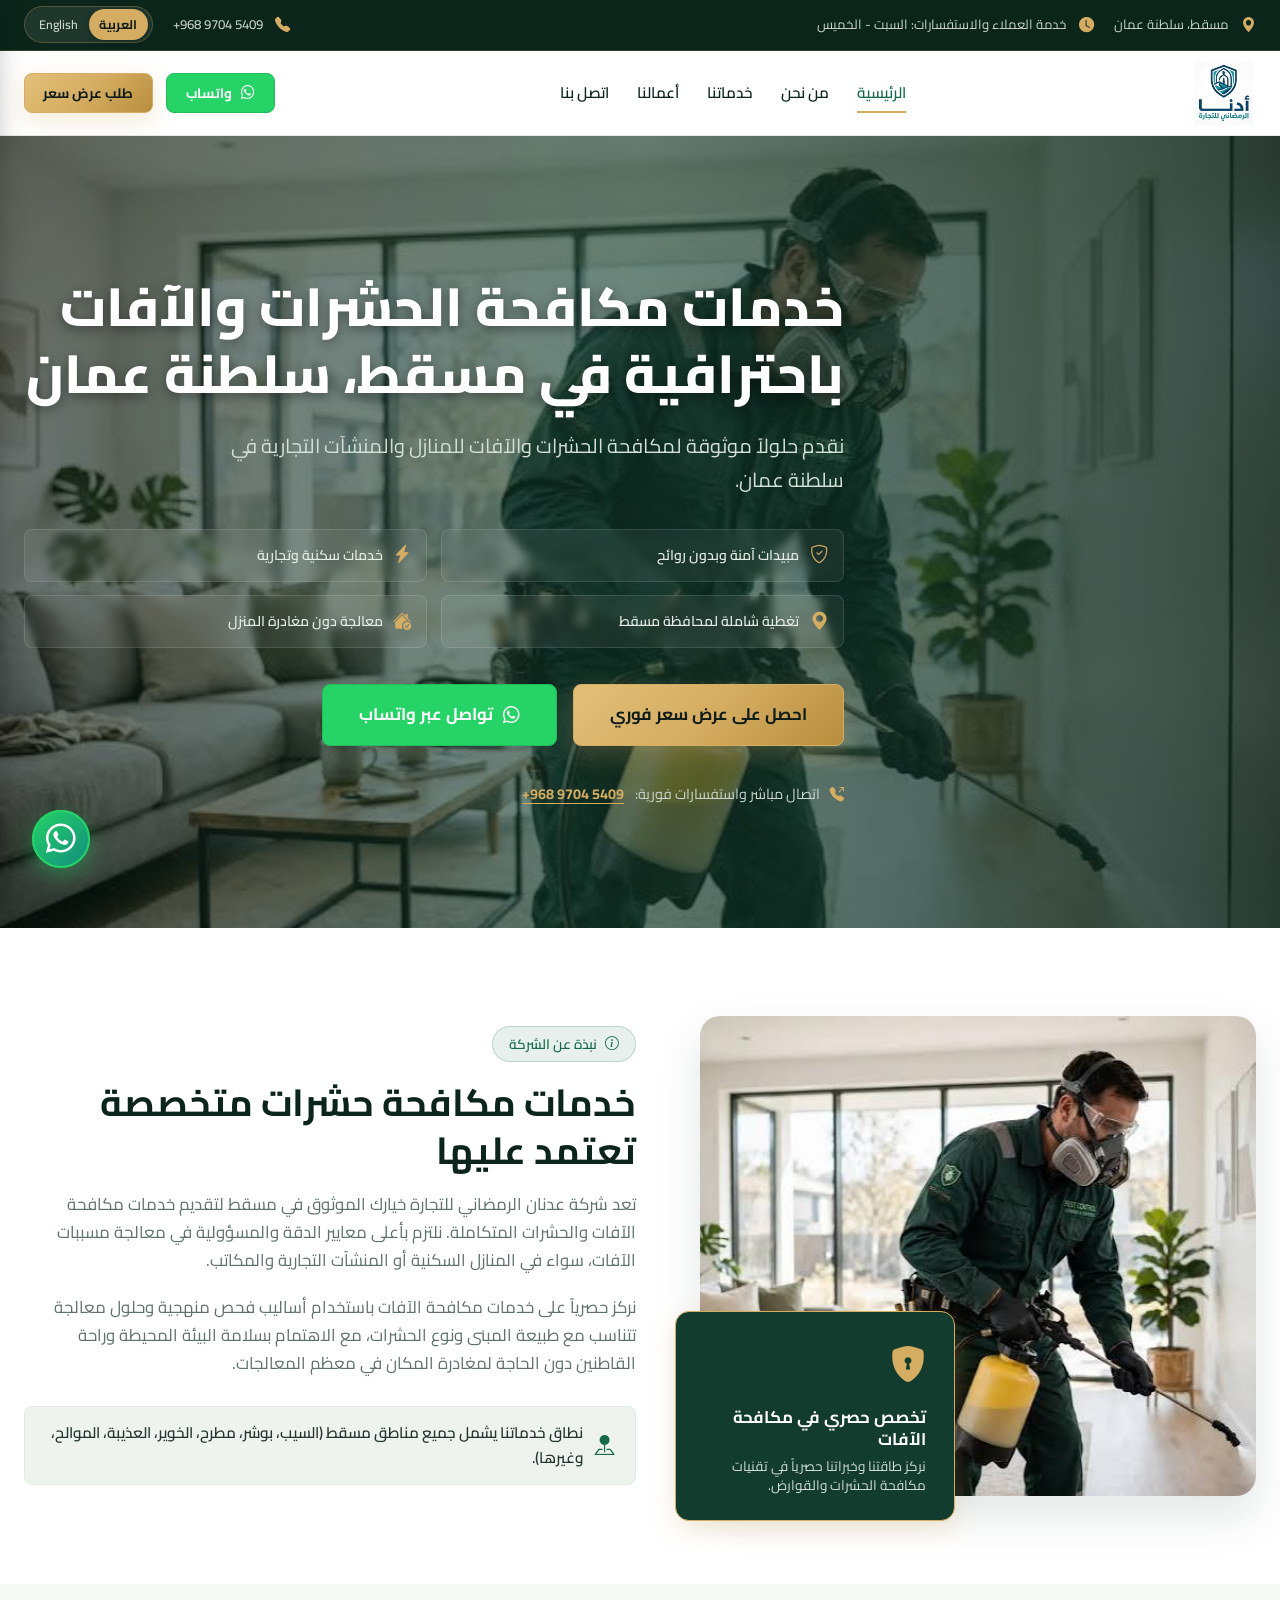
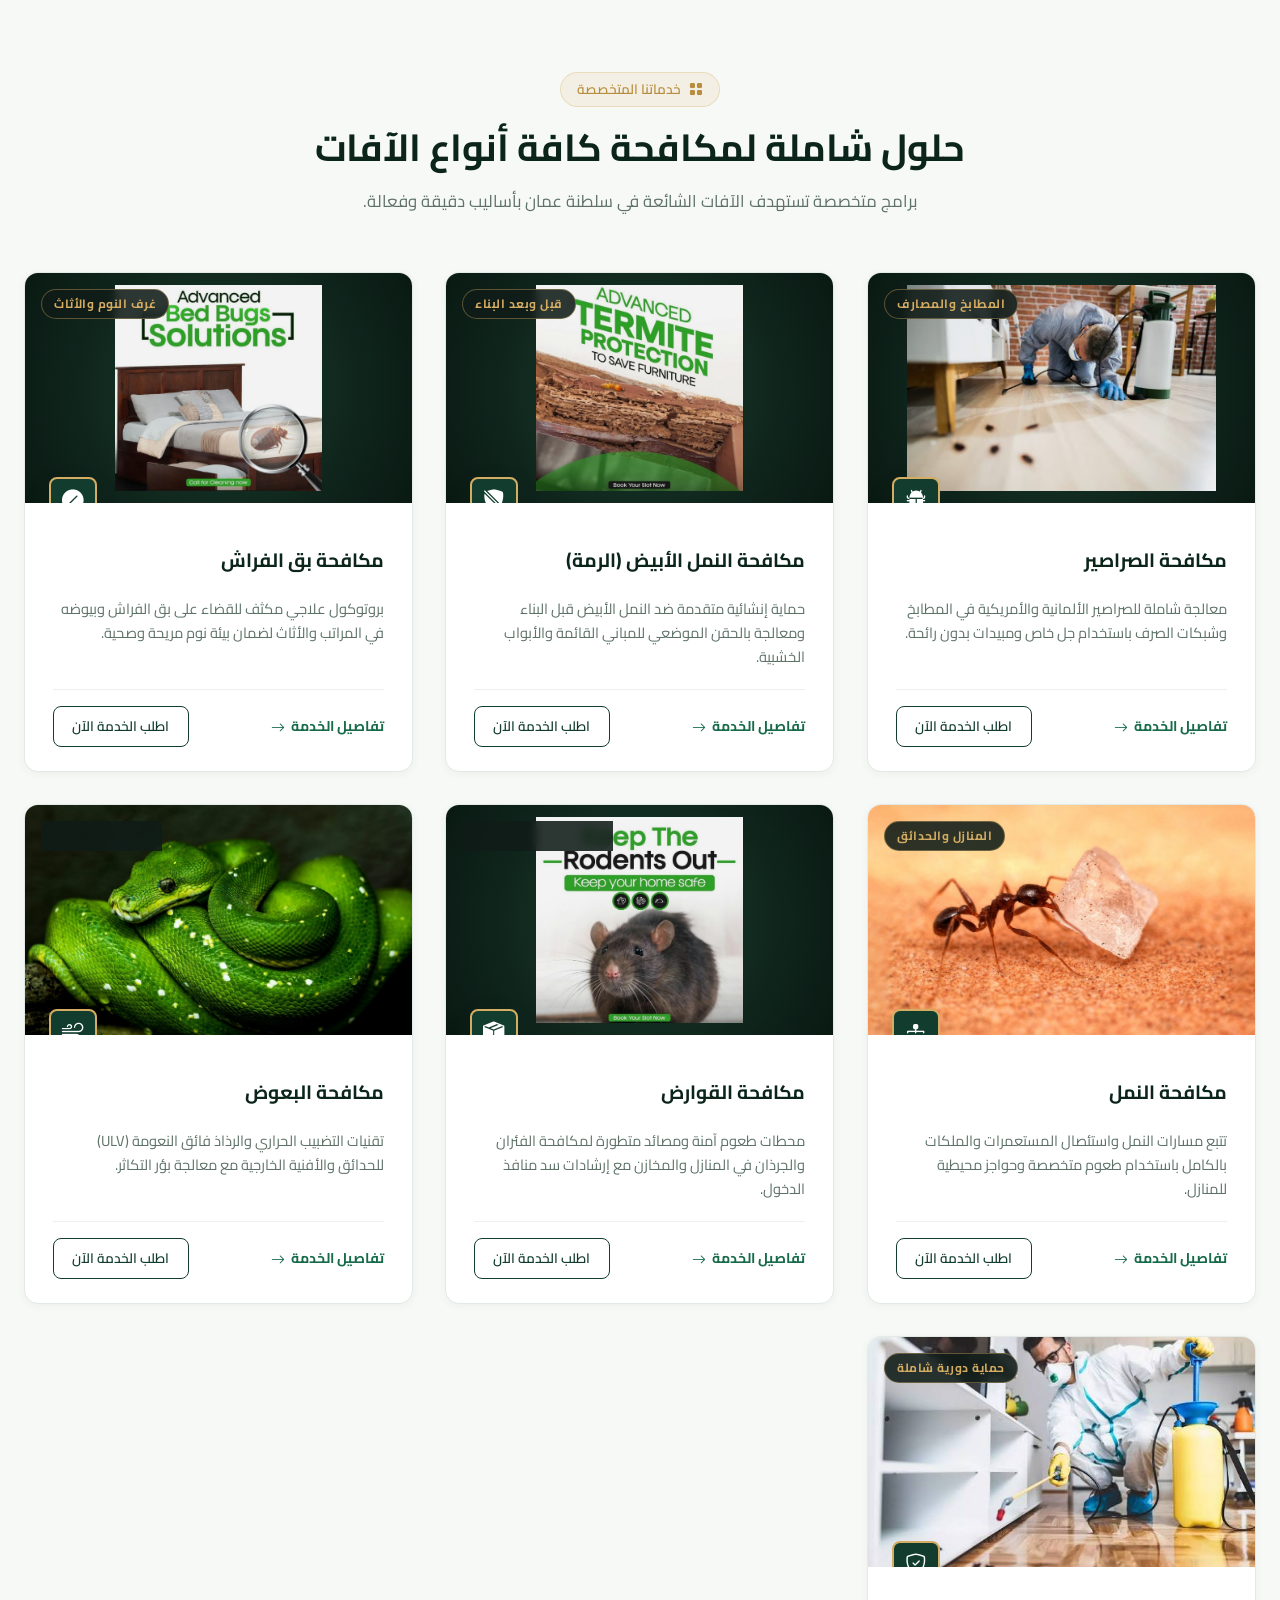
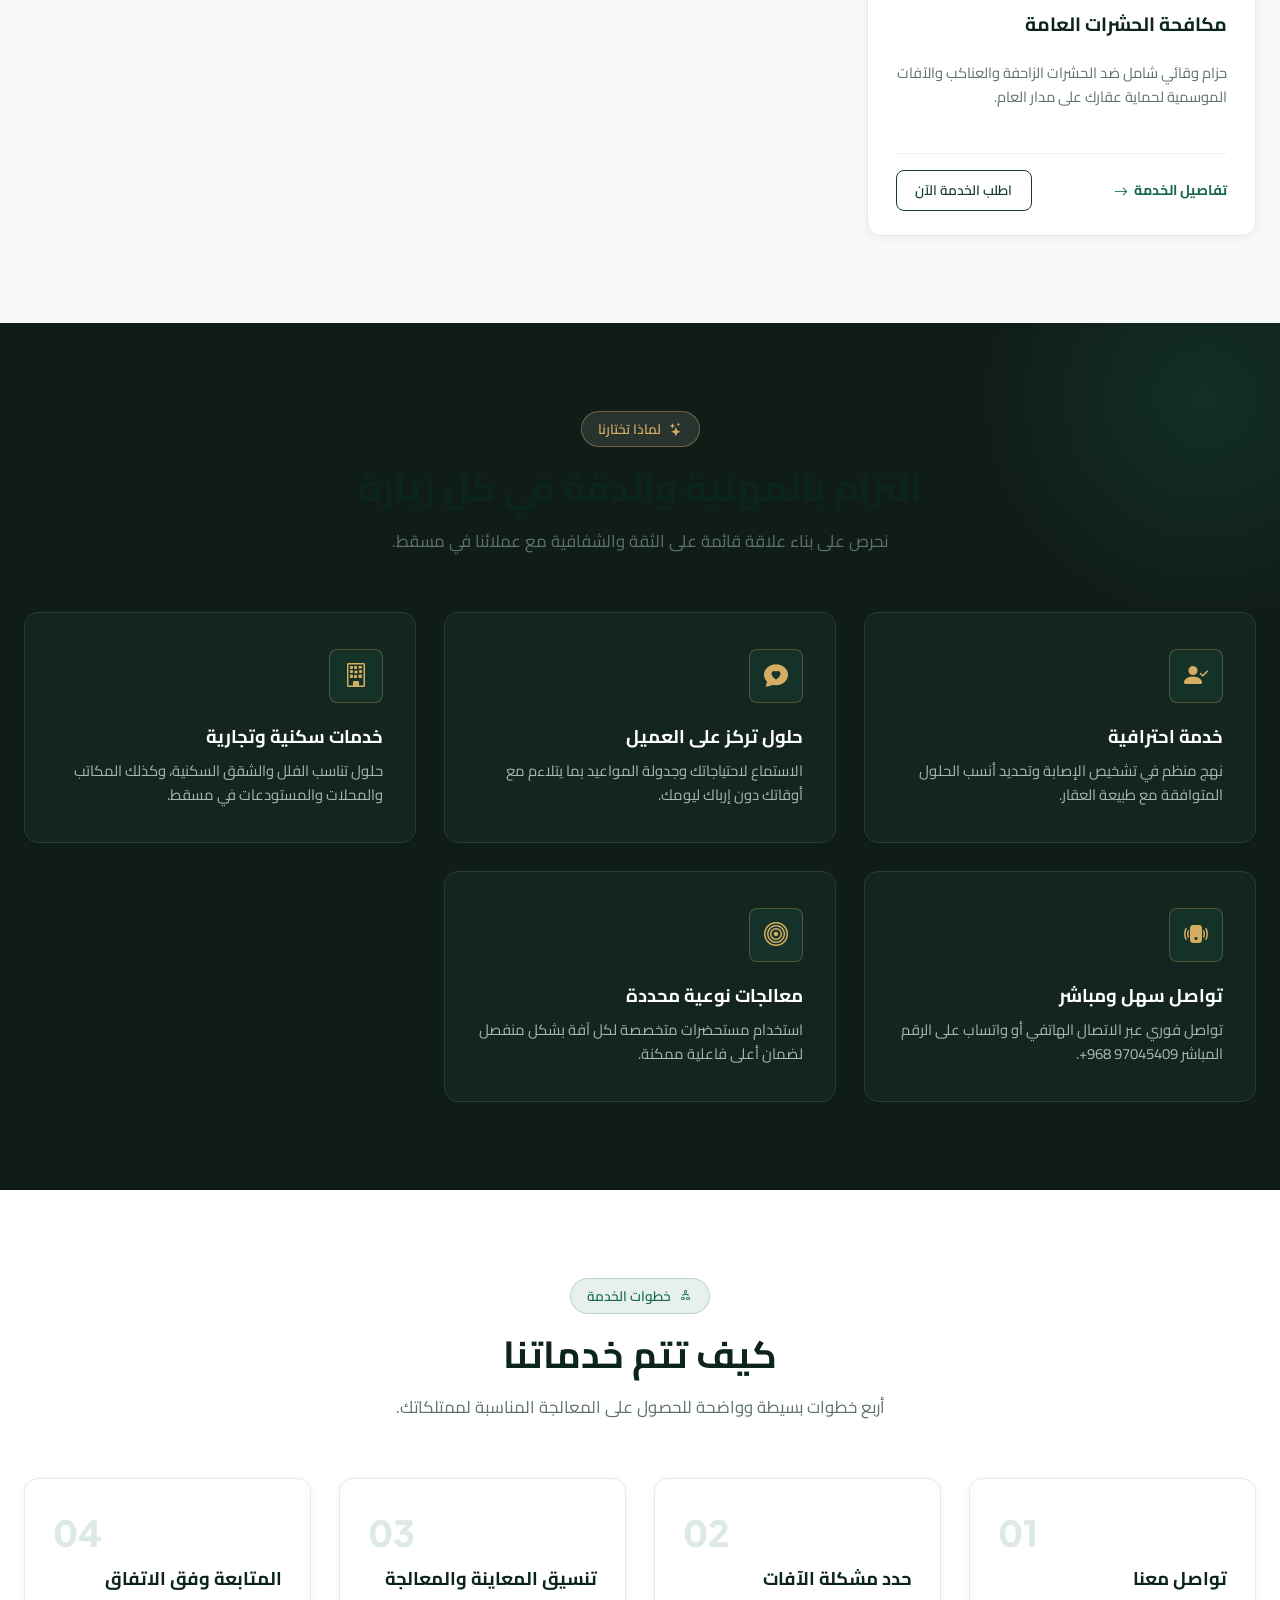
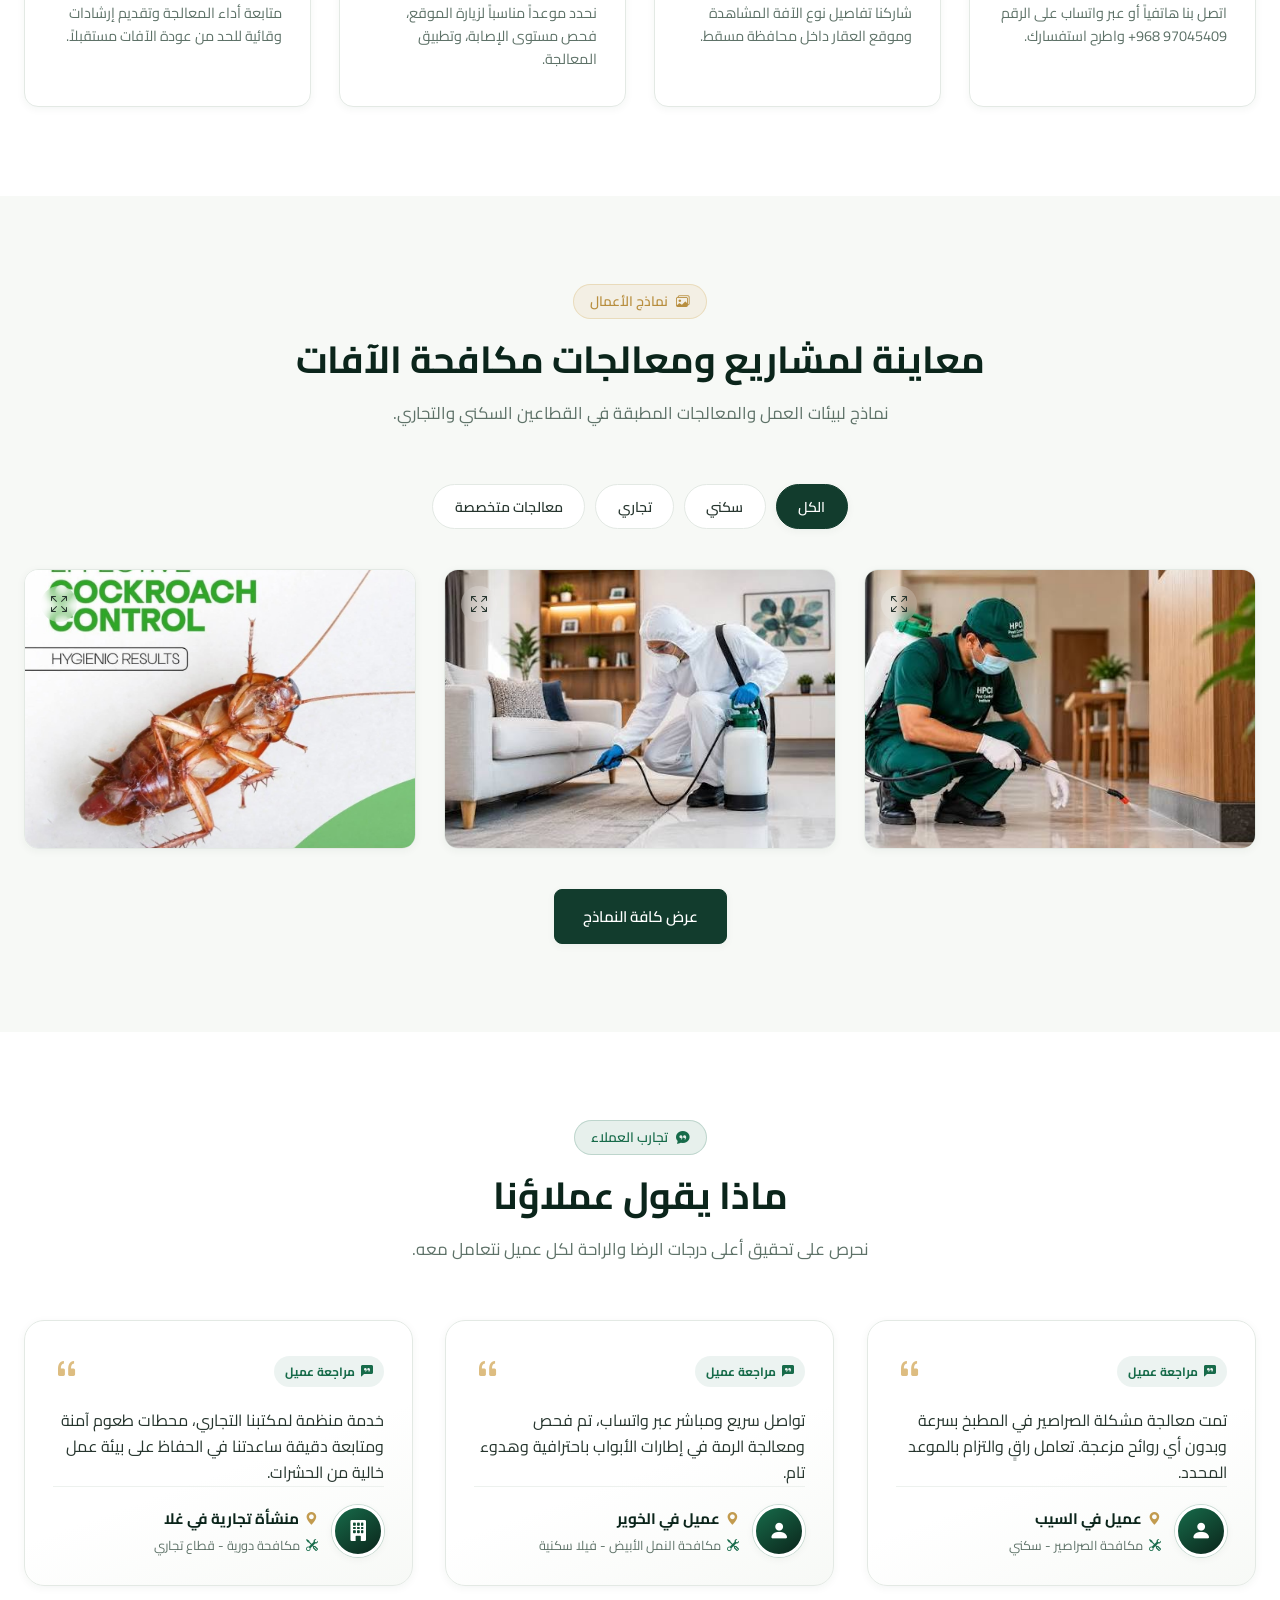
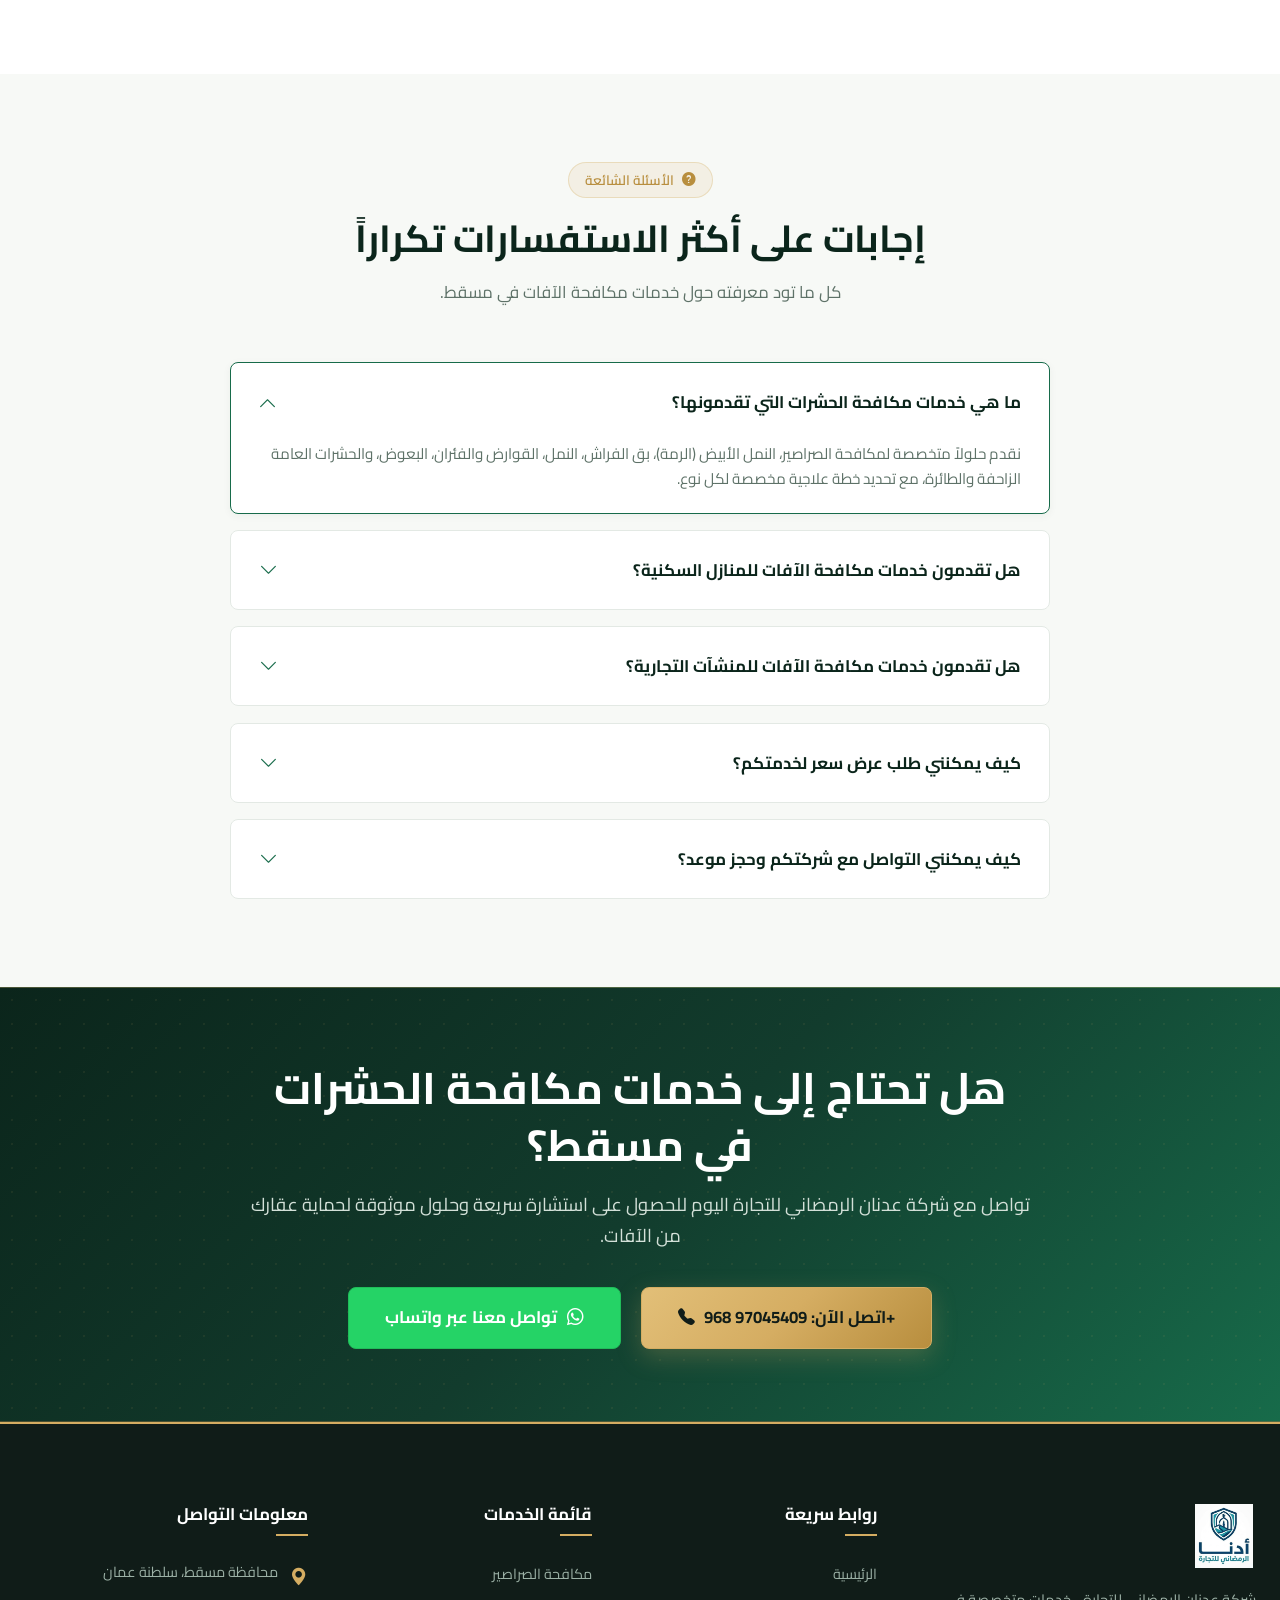
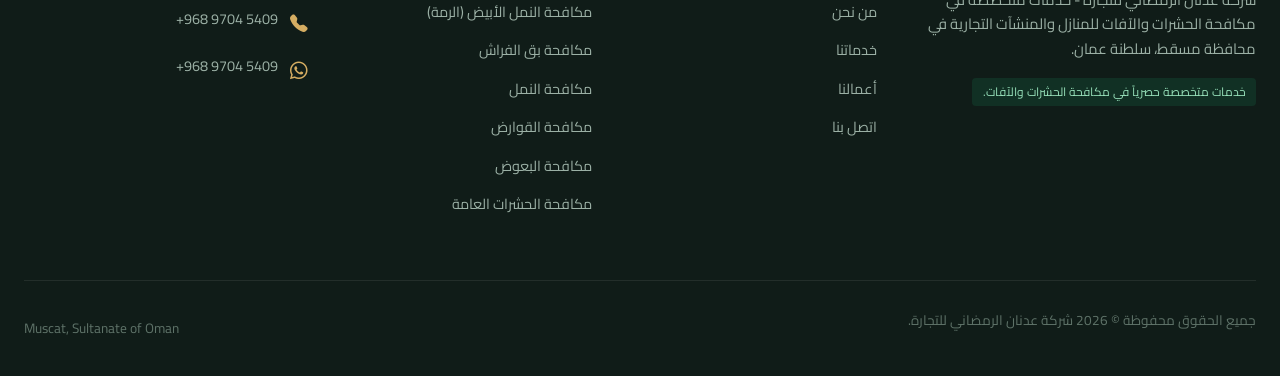
==== commit 60a27b87: "image and hero section update" ====
--- a/index.html
+++ b/index.html
@@ -9,6 +9,7 @@
   <link rel="canonical" href="https://adnan-pestcontrol-oman.com/index.html">
 
   <!-- Open Graph / Meta -->
+
   <meta property="og:type" content="website">
   <meta property="og:title" content="عدنان الرمضاني للتجارة - خدمات مكافحة الحشرات والآفات في مسقط">
   <meta property="og:description" content="حلول موثوقة ومتقدمة لمكافحة الحشرات والآفات للمنازل والمنشآت التجارية في سلطنة عمان.">
@@ -165,10 +166,6 @@
       <div class="hero-grid">
         <!-- Col 1: Hero Text, Value Pills & Actions -->
         <div class="hero-content">
-          <div class="hero-live-badge">
-            <span class="live-pulse-dot"></span>
-            <span data-i18n="hero_badge">خدمات مكافحة الآفات المعتمدة في مسقط</span>
-          </div>
           <h1 class="hero-title" data-i18n="hero_title">
             خدمات مكافحة الحشرات والآفات باحترافية في مسقط، سلطنة عمان
           </h1>
@@ -212,46 +209,6 @@
           </div>
         </div>
 
-        <!-- Col 2: Real Working Technician Showcase Card -->
-        <div class="hero-showcase">
-          <div class="hero-showcase-inner">
-            <img src="assets/images/hero-technician.jpg" alt="فني مكافحة الحشرات والآفات في مسقط" class="hero-showcase-img" loading="eager">
-            
-            <!-- Floating Badge Top -->
-            <div class="hero-floating-badge hero-badge-top">
-              <div class="hero-badge-icon"><i class="bi bi-lightning-charge-fill"></i></div>
-              <div class="hero-badge-text">
-                <strong data-i18n="hero_showcase_badge1_title">استجابة فورية</strong>
-                <span data-i18n="hero_showcase_badge1_sub">كافة ولايات مسقط</span>
-              </div>
-            </div>
-
-            <!-- Quick Pest Problem Selector -->
-            <div class="hero-quick-bar">
-              <div class="hero-quick-title">
-                <i class="bi bi-crosshair"></i>
-                <span data-i18n="hero_quick_inquiry">استفسار سريع عن آفة محددة:</span>
-              </div>
-              <div class="hero-pest-pills">
-                <a href="https://wa.me/96897045409?text=%D9%85%D8%B1%D8%AD%D8%A8%D8%A7%D9%8B%D8%8C%20%D8%A3%D9%88%D8%AF%20%D8%A7%D9%84%D8%A7%D8%B3%D8%AA%D9%81%D8%B3%D8%A7%D8%B1%20%D8%B9%D9%86%20%D9%85%D9%83%D8%A7%D9%81%D8%AD%D8%A9%20%D8%A7%D9%84%D8%B5%D8%B1%D8%A7%D8%B5%D9%8A%D8%B1%20%D9%81%D9%8A%20%D9%85%D8%B3%D9%82%D8%B7." target="_blank" rel="noopener noreferrer" class="pest-pill-btn js-whatsapp-link">
-                  <i class="bi bi-whatsapp"></i> <span data-i18n="pill_cockroaches">الصراصير</span>
-                </a>
-                <a href="https://wa.me/96897045409?text=%D9%85%D8%B1%D8%AD%D8%A8%D8%A7%D9%8B%D8%8C%20%D8%A3%D9%88%D8%AF%20%D8%A7%D9%84%D8%A7%D8%B3%D8%AA%D9%81%D8%B3%D8%A7%D8%B1%20%D8%B9%D9%86%20%D9%85%D9%83%D8%A7%D9%81%D8%AD%D8%A9%20%D8%A7%D9%84%D9%86%D9%85%D9%84%20%D8%A7%D9%84%D8%A3%D8%A8%D9%8A%D8%B6%20(%D8%A7%D9%84%D8%B1%D9%85%D8%A9)%20%D9%81%D9%8A%20%D9%85%D8%B3%D9%82%D8%B7." target="_blank" rel="noopener noreferrer" class="pest-pill-btn js-whatsapp-link">
-                  <i class="bi bi-whatsapp"></i> <span data-i18n="pill_termites">الرمة</span>
-                </a>
-                <a href="https://wa.me/96897045409?text=%D9%85%D8%B1%D8%AD%D8%A8%D8%A7%D9%8B%D8%8C%20%D8%A3%D9%88%D8%AF%20%D8%A7%D9%84%D8%A7%D8%B3%D8%AA%D9%81%D8%B3%D8%A7%D8%B1%20%D8%B9%D9%86%20%D9%85%D9%83%D8%A7%D9%81%D8%AD%D8%A9%20%D8%A8%D9%82%20%D8%A7%D9%84%D9%81%D8%B1%D8%A7%D8%B4%20%D9%81%D9%8A%20%D9%85%D8%B3%D9%82%D8%B7." target="_blank" rel="noopener noreferrer" class="pest-pill-btn js-whatsapp-link">
-                  <i class="bi bi-whatsapp"></i> <span data-i18n="pill_bedbugs">بق الفراش</span>
-                </a>
-                <a href="https://wa.me/96897045409?text=%D9%85%D8%B1%D8%AD%D8%A8%D8%A7%D9%8B%D8%8C%20%D8%A3%D9%88%D8%AF%20%D8%A7%D9%84%D8%A7%D8%B3%D8%AA%D9%81%D8%B3%D8%A7%D8%B1%20%D8%B9%D9%86%20%D9%85%D9%83%D8%A7%D9%81%D8%AD%D8%A9%20%D8%A7%D9%84%D9%82%D9%88%D8%A7%D8%B1%D8%B6%20%D9%81%D9%8A%20%D9%85%D8%B3%D9%82%D8%B7." target="_blank" rel="noopener noreferrer" class="pest-pill-btn js-whatsapp-link">
-                  <i class="bi bi-whatsapp"></i> <span data-i18n="pill_rodents">القوارض</span>
-                </a>
-                <a href="https://wa.me/96897045409?text=%D9%85%D8%B1%D8%AD%D8%A8%D8%A7%D9%8B%D8%8C%20%D8%A3%D9%88%D8%AF%20%D8%A7%D9%84%D8%A7%D8%B3%D8%AA%D9%81%D8%B3%D8%A7%D8%B1%20%D8%B9%D9%86%20%D9%85%D9%83%D8%A7%D9%81%D8%AD%D8%A9%20%D8%A7%D9%84%D9%86%D9%85%D9%84%20%D9%81%D9%8A%20%D9%85%D8%B3%D9%82%D8%B7." target="_blank" rel="noopener noreferrer" class="pest-pill-btn js-whatsapp-link">
-                  <i class="bi bi-whatsapp"></i> <span data-i18n="pill_ants">النمل</span>
-                </a>
-              </div>
-            </div>
-          </div>
-        </div>
       </div>
     </div>
   </section>
@@ -261,7 +218,7 @@
     <div class="container">
       <div class="intro-grid">
         <div class="intro-image-wrapper">
-          <img src="assets/images/pest-control-technician.jpg" alt="فني مكافحة الآفات يعالج حواف الأرضية في مسقط" class="intro-image-main" loading="lazy">
+          <img src="assets/images/hero-background.jpg" alt="فني يرش المبيدات داخل منزل في مسقط" class="intro-image-main" loading="lazy">
           <div class="intro-floating-card">
             <i class="bi bi-shield-lock-fill"></i>
             <h4 data-i18n="intro_badge_title">تخصص حصري في مكافحة الآفات</h4>
@@ -305,7 +262,7 @@
         <!-- 1. Cockroach Control -->
         <article class="service-card">
           <div class="service-card-media service-card-media--poster">
-            <img src="assets/images/cockroach-control.jpg" alt="مكافحة الصراصير في مسقط" loading="lazy">
+            <img src="assets/images/cockroach-service.jpg" alt="فني مكافحة الصراصير في المنازل في مسقط" loading="lazy">
             <span class="service-card-badge" data-i18n="service_cockroach_tag">المطابخ والمصارف</span>
             <div class="service-card-icon"><i class="bi bi-bug-fill"></i></div>
           </div>
@@ -437,7 +394,7 @@
         <!-- 7. General Insect Control -->
         <article class="service-card">
           <div class="service-card-media">
-            <img src="assets/images/hero-technician.jpg" alt="مكافحة الحشرات العامة في مسقط" loading="lazy">
+            <img src="assets/images/general-pest-service.jpg" alt="فني يرش مبيدات لمكافحة الآفات المنزلية في مسقط" loading="lazy">
             <span class="service-card-badge" data-i18n="service_general_tag">حماية دورية شاملة</span>
             <div class="service-card-icon"><i class="bi bi-shield-check"></i></div>
           </div>
@@ -625,45 +582,81 @@
       <div class="testimonials-grid">
         <!-- Testimonial 1 -->
         <div class="testi-card">
+          <div class="testi-card-head">
+            <span class="testi-review-label">
+              <i class="bi bi-chat-left-quote-fill" aria-hidden="true"></i>
+              <span data-i18n="testi_review_label">مراجعة عميل</span>
+            </span>
+            <i class="bi bi-quote testi-quote-icon" aria-hidden="true"></i>
+          </div>
           <div>
-            <i class="bi bi-quote testi-quote-icon"></i>
             <p class="testi-text" data-i18n="testi1_quote">"تمت معالجة مشكلة الصراصير في المطبخ بسرعة وبدون أي روائح مزعجة. تعامل راقٍ والتزام بالموعد المحدد."</p>
           </div>
           <div class="testi-author-info">
-            <div class="testi-avatar"><i class="bi bi-person"></i></div>
+            <div class="testi-avatar" aria-hidden="true"><i class="bi bi-person-fill"></i></div>
             <div>
-              <div class="testi-author-name" data-i18n="testi1_author">عميل في السيب</div>
-              <div class="testi-service-tag" data-i18n="testi1_service">مكافحة الصراصير - سكني</div>
+              <div class="testi-author-name">
+                <i class="bi bi-geo-alt-fill" aria-hidden="true"></i>
+                <span data-i18n="testi1_author">عميل في السيب</span>
+              </div>
+              <div class="testi-service-tag">
+                <i class="bi bi-tools" aria-hidden="true"></i>
+                <span data-i18n="testi1_service">مكافحة الصراصير - سكني</span>
+              </div>
             </div>
           </div>
         </div>
 
         <!-- Testimonial 2 -->
         <div class="testi-card">
+          <div class="testi-card-head">
+            <span class="testi-review-label">
+              <i class="bi bi-chat-left-quote-fill" aria-hidden="true"></i>
+              <span data-i18n="testi_review_label">مراجعة عميل</span>
+            </span>
+            <i class="bi bi-quote testi-quote-icon" aria-hidden="true"></i>
+          </div>
           <div>
-            <i class="bi bi-quote testi-quote-icon"></i>
             <p class="testi-text" data-i18n="testi2_quote">"تواصل سريع ومباشر عبر واتساب، تم فحص ومعالجة الرمة في إطارات الأبواب باحترافية وهدوء تام."</p>
           </div>
           <div class="testi-author-info">
-            <div class="testi-avatar"><i class="bi bi-person"></i></div>
+            <div class="testi-avatar" aria-hidden="true"><i class="bi bi-person-fill"></i></div>
             <div>
-              <div class="testi-author-name" data-i18n="testi2_author">عميل في الخوير</div>
-              <div class="testi-service-tag" data-i18n="testi2_service">مكافحة النمل الأبيض - فيلا سكنية</div>
+              <div class="testi-author-name">
+                <i class="bi bi-geo-alt-fill" aria-hidden="true"></i>
+                <span data-i18n="testi2_author">عميل في الخوير</span>
+              </div>
+              <div class="testi-service-tag">
+                <i class="bi bi-tools" aria-hidden="true"></i>
+                <span data-i18n="testi2_service">مكافحة النمل الأبيض - فيلا سكنية</span>
+              </div>
             </div>
           </div>
         </div>
 
         <!-- Testimonial 3 -->
         <div class="testi-card">
+          <div class="testi-card-head">
+            <span class="testi-review-label">
+              <i class="bi bi-chat-left-quote-fill" aria-hidden="true"></i>
+              <span data-i18n="testi_review_label">مراجعة عميل</span>
+            </span>
+            <i class="bi bi-quote testi-quote-icon" aria-hidden="true"></i>
+          </div>
           <div>
-            <i class="bi bi-quote testi-quote-icon"></i>
             <p class="testi-text" data-i18n="testi3_quote">"خدمة منظمة لمكتبنا التجاري، محطات طعوم آمنة ومتابعة دقيقة ساعدتنا في الحفاظ على بيئة عمل خالية من الحشرات."</p>
           </div>
           <div class="testi-author-info">
-            <div class="testi-avatar"><i class="bi bi-person"></i></div>
+            <div class="testi-avatar" aria-hidden="true"><i class="bi bi-building-fill"></i></div>
             <div>
-              <div class="testi-author-name" data-i18n="testi3_author">منشأة تجارية في غلا</div>
-              <div class="testi-service-tag" data-i18n="testi3_service">مكافحة دورية - قطاع تجاري</div>
+              <div class="testi-author-name">
+                <i class="bi bi-geo-alt-fill" aria-hidden="true"></i>
+                <span data-i18n="testi3_author">منشأة تجارية في غلا</span>
+              </div>
+              <div class="testi-service-tag">
+                <i class="bi bi-tools" aria-hidden="true"></i>
+                <span data-i18n="testi3_service">مكافحة دورية - قطاع تجاري</span>
+              </div>
             </div>
           </div>
         </div>
--- a/css/style.css
+++ b/css/style.css
@@ -624,8 +624,8 @@
   min-height: 88vh;
   display: flex;
   align-items: center;
-  background: linear-gradient(135deg, rgba(8, 22, 17, 0.94) 0%, rgba(18, 60, 45, 0.88) 50%, rgba(11, 37, 27, 0.95) 100%),
-              url('../assets/images/hero-technician.jpg') center/cover no-repeat;
+  background: linear-gradient(90deg, rgba(8, 22, 17, 0.55) 0%, rgba(18, 60, 45, 0.62) 50%, rgba(11, 37, 27, 0.78) 100%),
+              url('../assets/images/hero-background.jpg') center/cover no-repeat;
   color: var(--white);
   padding: 5.5rem 0 4.5rem;
   overflow: hidden;
@@ -644,8 +644,7 @@
 
 .hero-grid {
   display: grid;
-  grid-template-columns: 1.15fr 0.85fr;
-  gap: 3.5rem;
+  grid-template-columns: 1fr;
   align-items: center;
   position: relative;
   z-index: 2;
@@ -654,35 +653,8 @@
 .hero-content {
   position: relative;
   z-index: 2;
-}
-
-.hero-live-badge {
-  display: inline-flex;
-  align-items: center;
-  gap: 0.65rem;
-  padding: 0.45rem 1.15rem;
-  border-radius: var(--radius-full);
-  font-size: 0.85rem;
-  font-weight: 600;
-  background: rgba(255, 255, 255, 0.08);
-  color: var(--accent);
-  border: 1px solid rgba(213, 173, 98, 0.4);
-  backdrop-filter: blur(8px);
-  margin-bottom: 1.5rem;
-}
-
-.live-pulse-dot {
-  width: 9px;
-  height: 9px;
-  border-radius: 50%;
-  background-color: #25D366;
-  box-shadow: 0 0 10px #25D366;
-  animation: live-blink 1.8s infinite;
-}
-
-@keyframes live-blink {
-  0%, 100% { opacity: 1; transform: scale(1); }
-  50% { opacity: 0.4; transform: scale(0.85); }
+  max-width: 820px;
+  margin-right: auto;
 }
 
 .hero-title {
@@ -759,137 +731,6 @@
   font-weight: 700;
   text-decoration: underline;
   text-underline-offset: 4px;
-}
-
-/* Hero Visual Showcase Card (Right Column) */
-.hero-showcase {
-  position: relative;
-  border-radius: var(--radius-lg);
-  padding: 10px;
-  background: linear-gradient(135deg, rgba(213, 173, 98, 0.3) 0%, rgba(255, 255, 255, 0.08) 100%);
-  box-shadow: 0 25px 60px rgba(0, 0, 0, 0.45);
-}
-
-.hero-showcase-inner {
-  position: relative;
-  border-radius: var(--radius-md);
-  overflow: hidden;
-  background: var(--dark);
-}
-
-.hero-showcase-img {
-  width: 100%;
-  height: 480px;
-  object-fit: cover;
-  display: block;
-  transition: transform 0.6s ease;
-}
-
-.hero-showcase:hover .hero-showcase-img {
-  transform: scale(1.03);
-}
-
-/* Floating Glass Badges on Image */
-.hero-floating-badge {
-  position: absolute;
-  background: rgba(16, 28, 24, 0.88);
-  border: 1px solid rgba(213, 173, 98, 0.45);
-  backdrop-filter: blur(10px);
-  color: var(--white);
-  padding: 0.75rem 1.15rem;
-  border-radius: var(--radius-md);
-  box-shadow: 0 10px 30px rgba(0, 0, 0, 0.35);
-  display: flex;
-  align-items: center;
-  gap: 0.75rem;
-  z-index: 3;
-}
-
-.hero-badge-top {
-  top: 1.5rem;
-  right: 1.5rem;
-}
-
-html[dir="rtl"] .hero-badge-top {
-  right: auto;
-  left: 1.5rem;
-}
-
-
-.hero-badge-icon {
-  width: 38px;
-  height: 38px;
-  border-radius: 50%;
-  background: rgba(23, 107, 74, 0.35);
-  border: 1px solid var(--accent);
-  color: var(--accent);
-  display: flex;
-  align-items: center;
-  justify-content: center;
-  font-size: 1.15rem;
-  flex-shrink: 0;
-}
-
-.hero-badge-text {
-  display: flex;
-  flex-direction: column;
-}
-
-.hero-badge-text strong {
-  font-size: 0.85rem;
-  color: var(--white);
-  line-height: 1.25;
-}
-
-.hero-badge-text span {
-  font-size: 0.75rem;
-  color: var(--text-light);
-}
-
-/* Quick Pest Inquiry Bar on Showcase */
-.hero-quick-bar {
-  background: rgba(16, 28, 24, 0.95);
-  border-top: 1px solid rgba(213, 173, 98, 0.25);
-  padding: 1.15rem 1.25rem;
-}
-
-.hero-quick-title {
-  font-size: 0.85rem;
-  font-weight: 700;
-  color: var(--accent);
-  margin-bottom: 0.65rem;
-  display: flex;
-  align-items: center;
-  gap: 0.45rem;
-}
-
-.hero-pest-pills {
-  display: flex;
-  align-items: center;
-  flex-wrap: wrap;
-  gap: 0.45rem;
-}
-
-.pest-pill-btn {
-  background: rgba(255, 255, 255, 0.08);
-  border: 1px solid rgba(255, 255, 255, 0.15);
-  color: #CAD5CF;
-  font-size: 0.78rem;
-  font-weight: 600;
-  padding: 0.3rem 0.65rem;
-  border-radius: var(--radius-full);
-  cursor: pointer;
-  transition: var(--transition-fast);
-  text-decoration: none;
-  display: inline-flex;
-  align-items: center;
-  gap: 0.35rem;
-}
-
-.pest-pill-btn:hover {
-  background: var(--accent);
-  color: var(--dark);
-  border-color: var(--accent);
 }
 
 /* --------------------------------------------------------------------------
@@ -1473,63 +1314,106 @@
 }
 
 .testi-card {
-  background: var(--white);
+  background: linear-gradient(160deg, var(--white) 55%, #F7F9F6 100%);
   border: 1px solid var(--border-light);
-  border-radius: var(--radius-md);
-  padding: 2.25rem 2rem;
+  border-radius: var(--radius-lg);
+  padding: 1.75rem;
   box-shadow: var(--shadow-sm);
   position: relative;
   display: flex;
   flex-direction: column;
   justify-content: space-between;
+  transition: var(--transition-base);
+}
+
+.testi-card:hover {
+  transform: translateY(-5px);
+  border-color: rgba(23, 107, 74, 0.3);
+  box-shadow: var(--shadow-md);
+}
+
+.testi-card-head {
+  display: flex;
+  align-items: center;
+  justify-content: space-between;
+  margin-bottom: 0.8rem;
+}
+
+.testi-review-label {
+  display: inline-flex;
+  align-items: center;
+  gap: 0.4rem;
+  color: var(--secondary);
+  font-size: 0.75rem;
+  font-weight: 700;
+  background: rgba(23, 107, 74, 0.08);
+  border-radius: var(--radius-full);
+  padding: 0.35rem 0.7rem;
 }
 
 .testi-quote-icon {
-  font-size: 2rem;
+  font-size: 1.7rem;
   color: var(--accent);
-  opacity: 0.6;
-  margin-bottom: 1rem;
+  opacity: 0.8;
 }
 
 .testi-text {
-  font-style: italic;
+  font-style: normal;
   font-size: 1rem;
   color: var(--text-main);
   line-height: 1.65;
-  margin-bottom: 1.75rem;
+  margin-bottom: 1.5rem;
 }
 
 .testi-author-info {
   display: flex;
   align-items: center;
-  gap: 0.85rem;
+  gap: 0.9rem;
   border-top: 1px solid var(--border-subtle);
-  padding-top: 1rem;
+  padding-top: 1.15rem;
 }
 
 .testi-avatar {
-  width: 44px;
-  height: 44px;
+  width: 52px;
+  height: 52px;
+  flex: 0 0 52px;
   border-radius: 50%;
-  background: var(--bg-alt);
-  color: var(--secondary);
-  border: 1px solid var(--border-light);
+  background: linear-gradient(145deg, var(--secondary), var(--primary-dark));
+  color: var(--white);
+  border: 3px solid var(--white);
+  box-shadow: 0 0 0 1px rgba(23, 107, 74, 0.2), var(--shadow-sm);
   display: flex;
   align-items: center;
   justify-content: center;
-  font-weight: 700;
-  font-size: 1.1rem;
+  font-size: 1.3rem;
 }
 
 .testi-author-name {
+  display: flex;
+  align-items: center;
+  gap: 0.35rem;
   font-weight: 700;
   font-size: 0.95rem;
   color: var(--primary-dark);
 }
 
+.testi-author-name i {
+  color: var(--accent-hover);
+  font-size: 0.8rem;
+}
+
 .testi-service-tag {
+  display: flex;
+  align-items: center;
+  gap: 0.35rem;
   font-size: 0.8rem;
   color: var(--text-muted);
+  margin-top: 0.25rem;
+}
+
+.testi-service-tag i {
+  color: var(--secondary);
+  font-size: 0.75rem;
 }
 
 /* --------------------------------------------------------------------------
--- a/css/responsive.css
+++ b/css/responsive.css
@@ -44,15 +44,6 @@
     gap: 3rem;
   }
 
-  .hero-showcase {
-    max-width: 580px;
-    margin: 0 auto;
-  }
-
-  .hero-showcase-img {
-    height: 380px;
-  }
-
   .intro-grid {
     grid-template-columns: 1fr;
     gap: 3rem;
@@ -85,32 +76,14 @@
 
 /* Mobile Devices (max-width: 767px) */
 @media (max-width: 767px) {
+  .hero-section {
+    background-position: center, 85% center;
+  }
+
   .hero-value-grid {
     grid-template-columns: 1fr;
   }
 
-  .hero-showcase-img {
-    height: 320px;
-  }
-
-  .hero-floating-badge {
-    padding: 0.5rem 0.75rem;
-    gap: 0.5rem;
-  }
-
-  .hero-badge-icon {
-    width: 32px;
-    height: 32px;
-    font-size: 0.95rem;
-  }
-
-  .hero-badge-text strong {
-    font-size: 0.78rem;
-  }
-
-  .hero-badge-text span {
-    font-size: 0.7rem;
-  }
   .section-py {
     padding-top: 3.75rem;
     padding-bottom: 3.75rem;
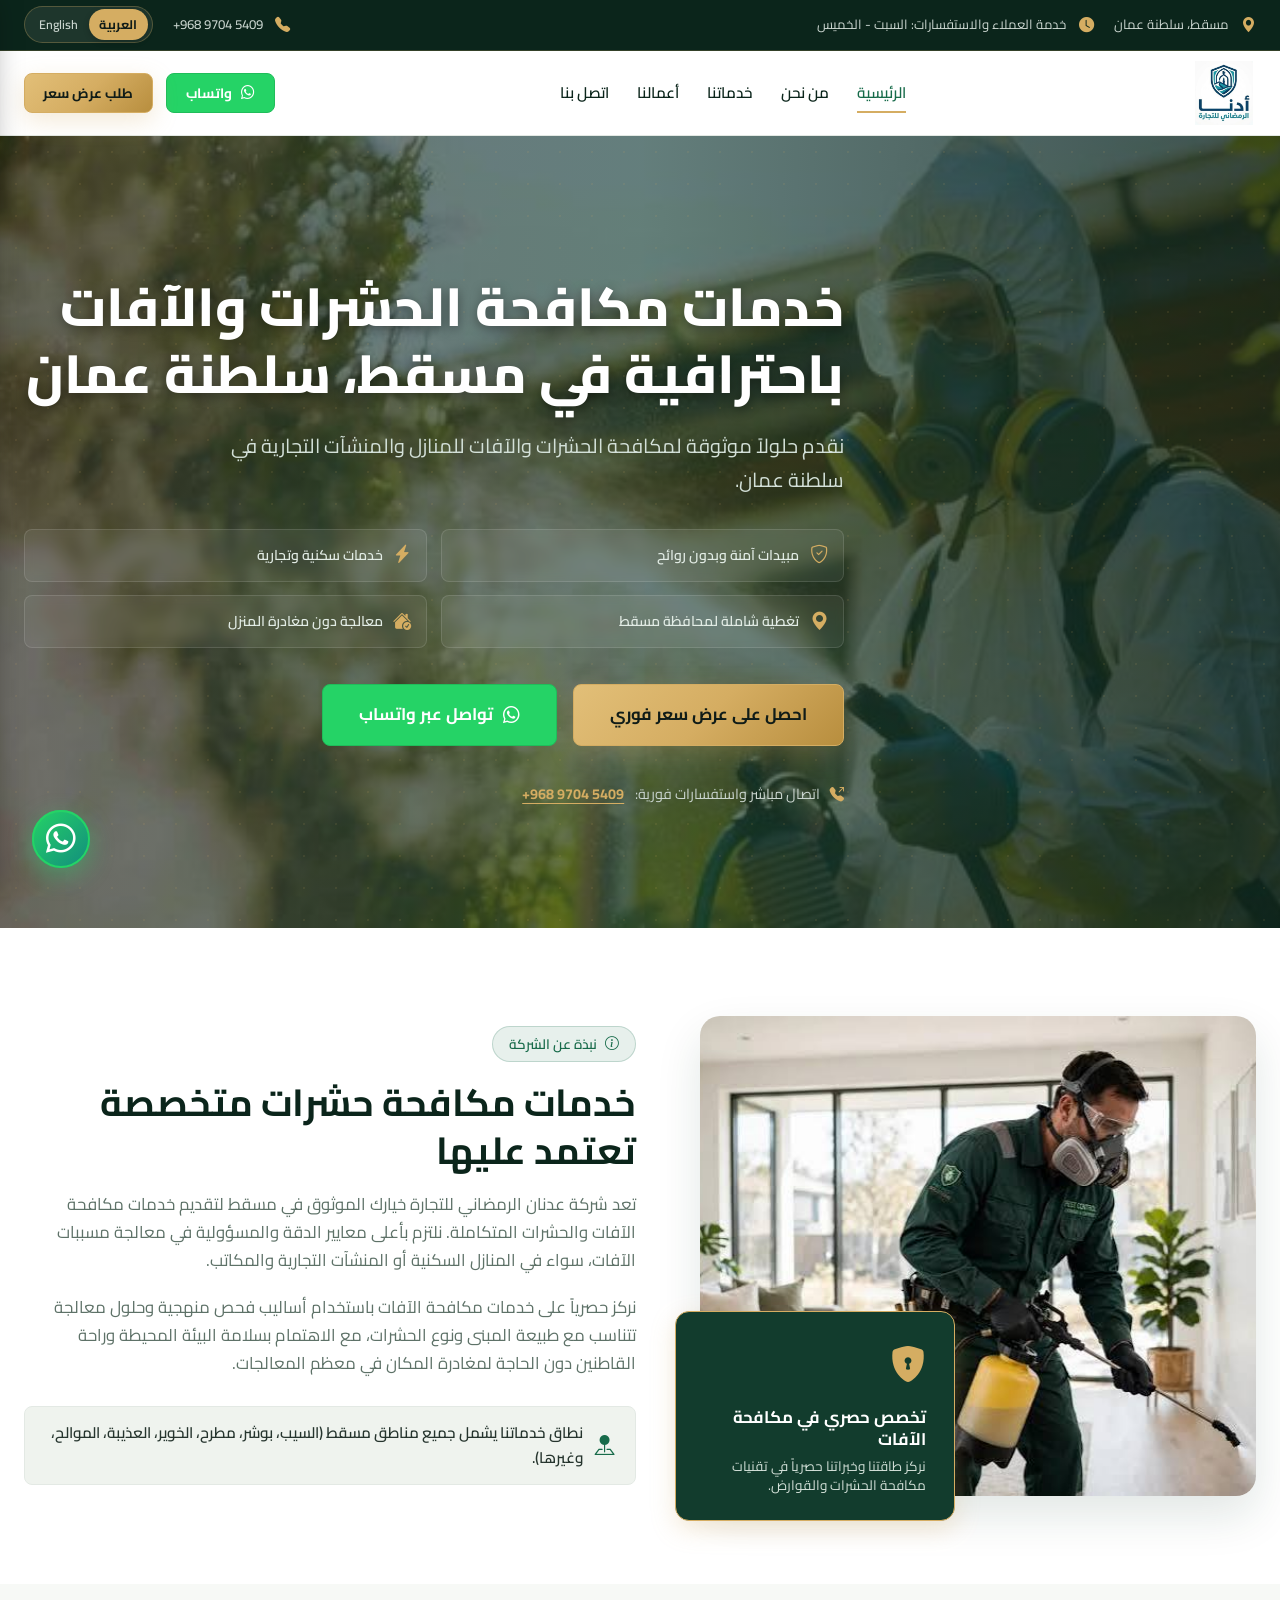
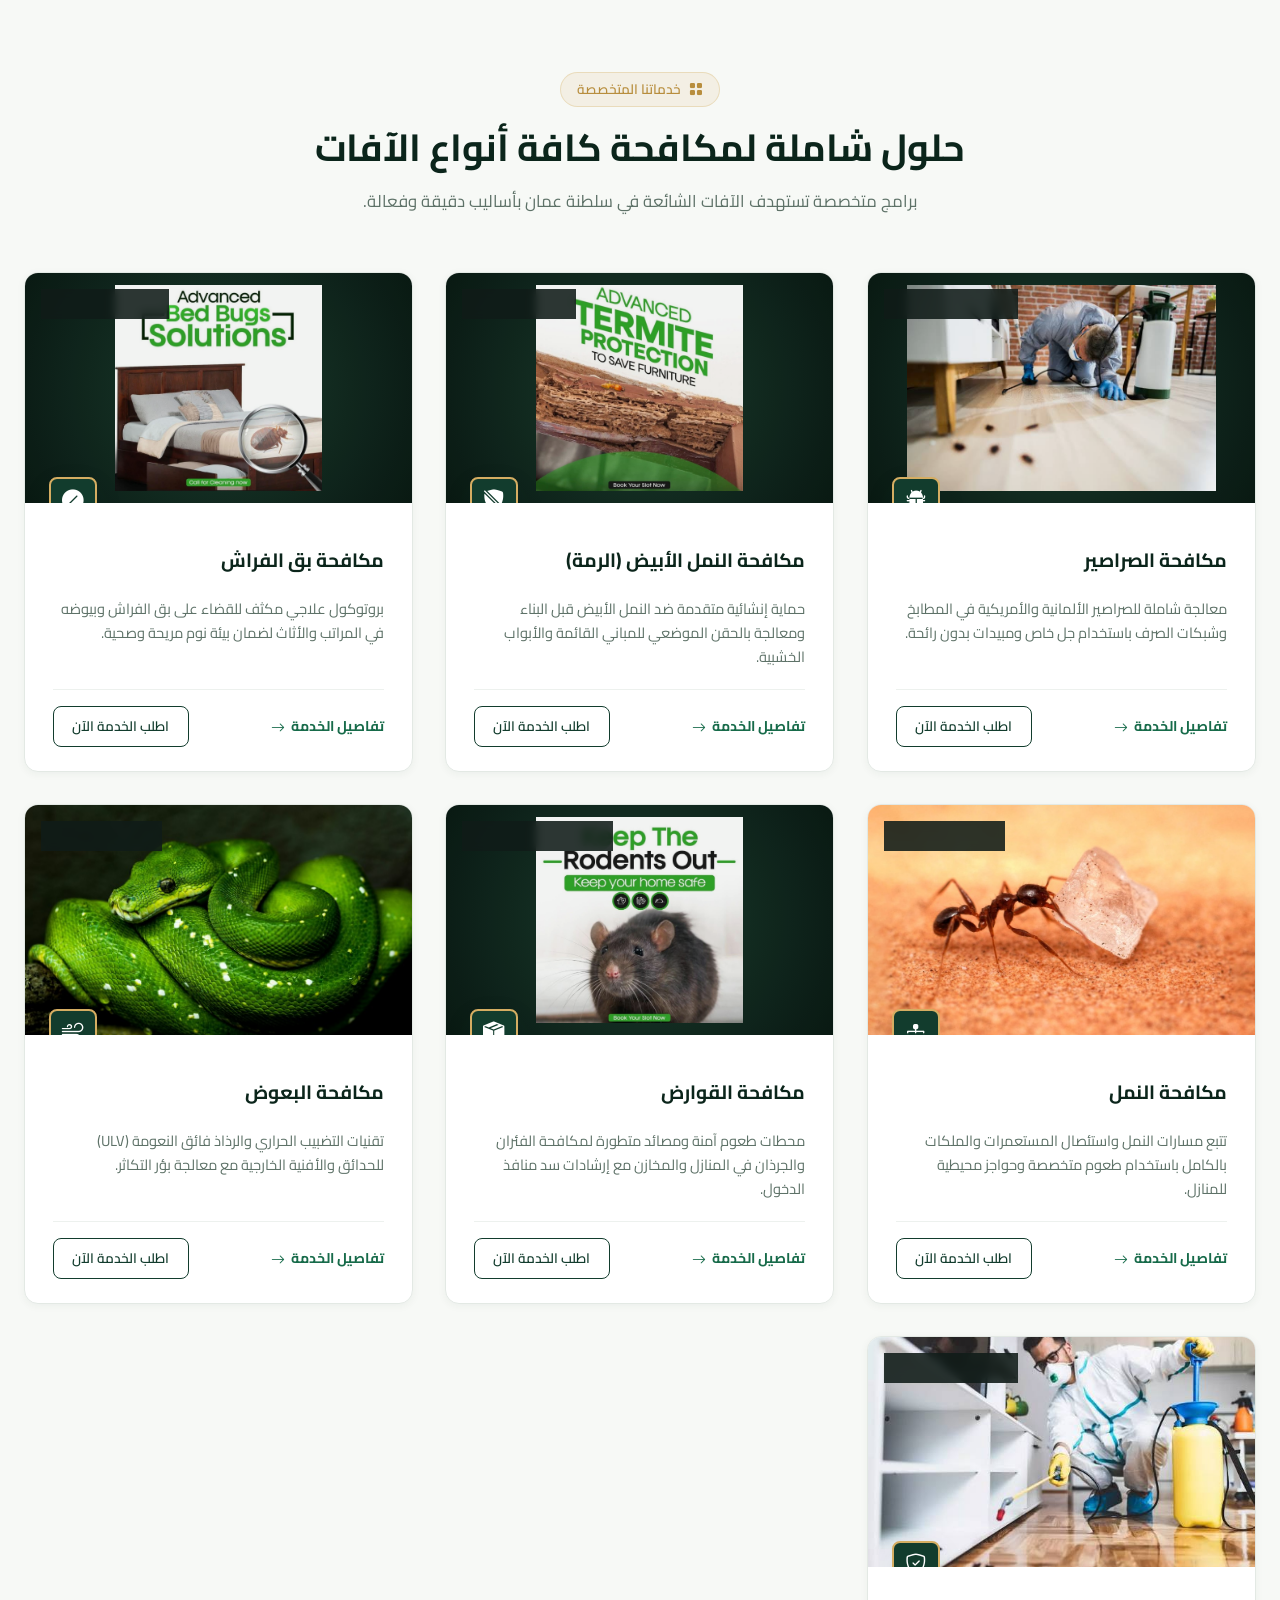
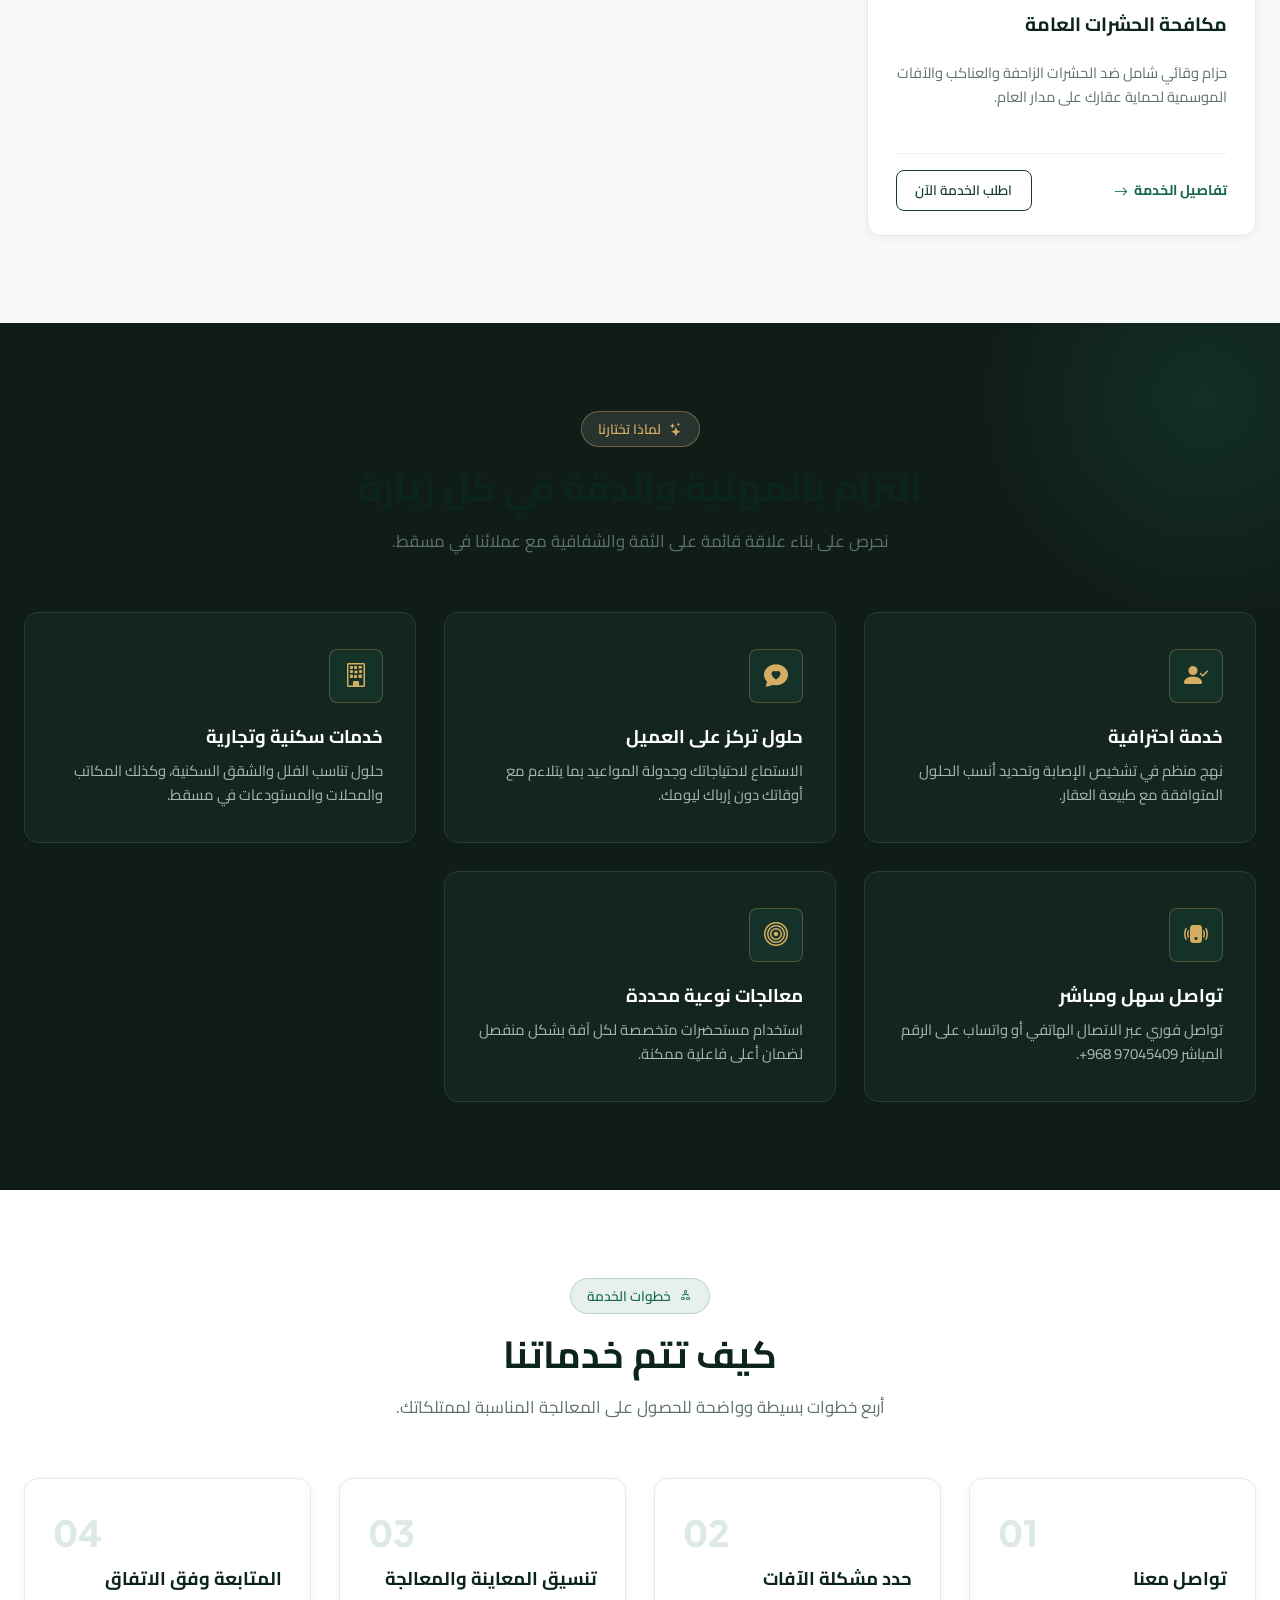
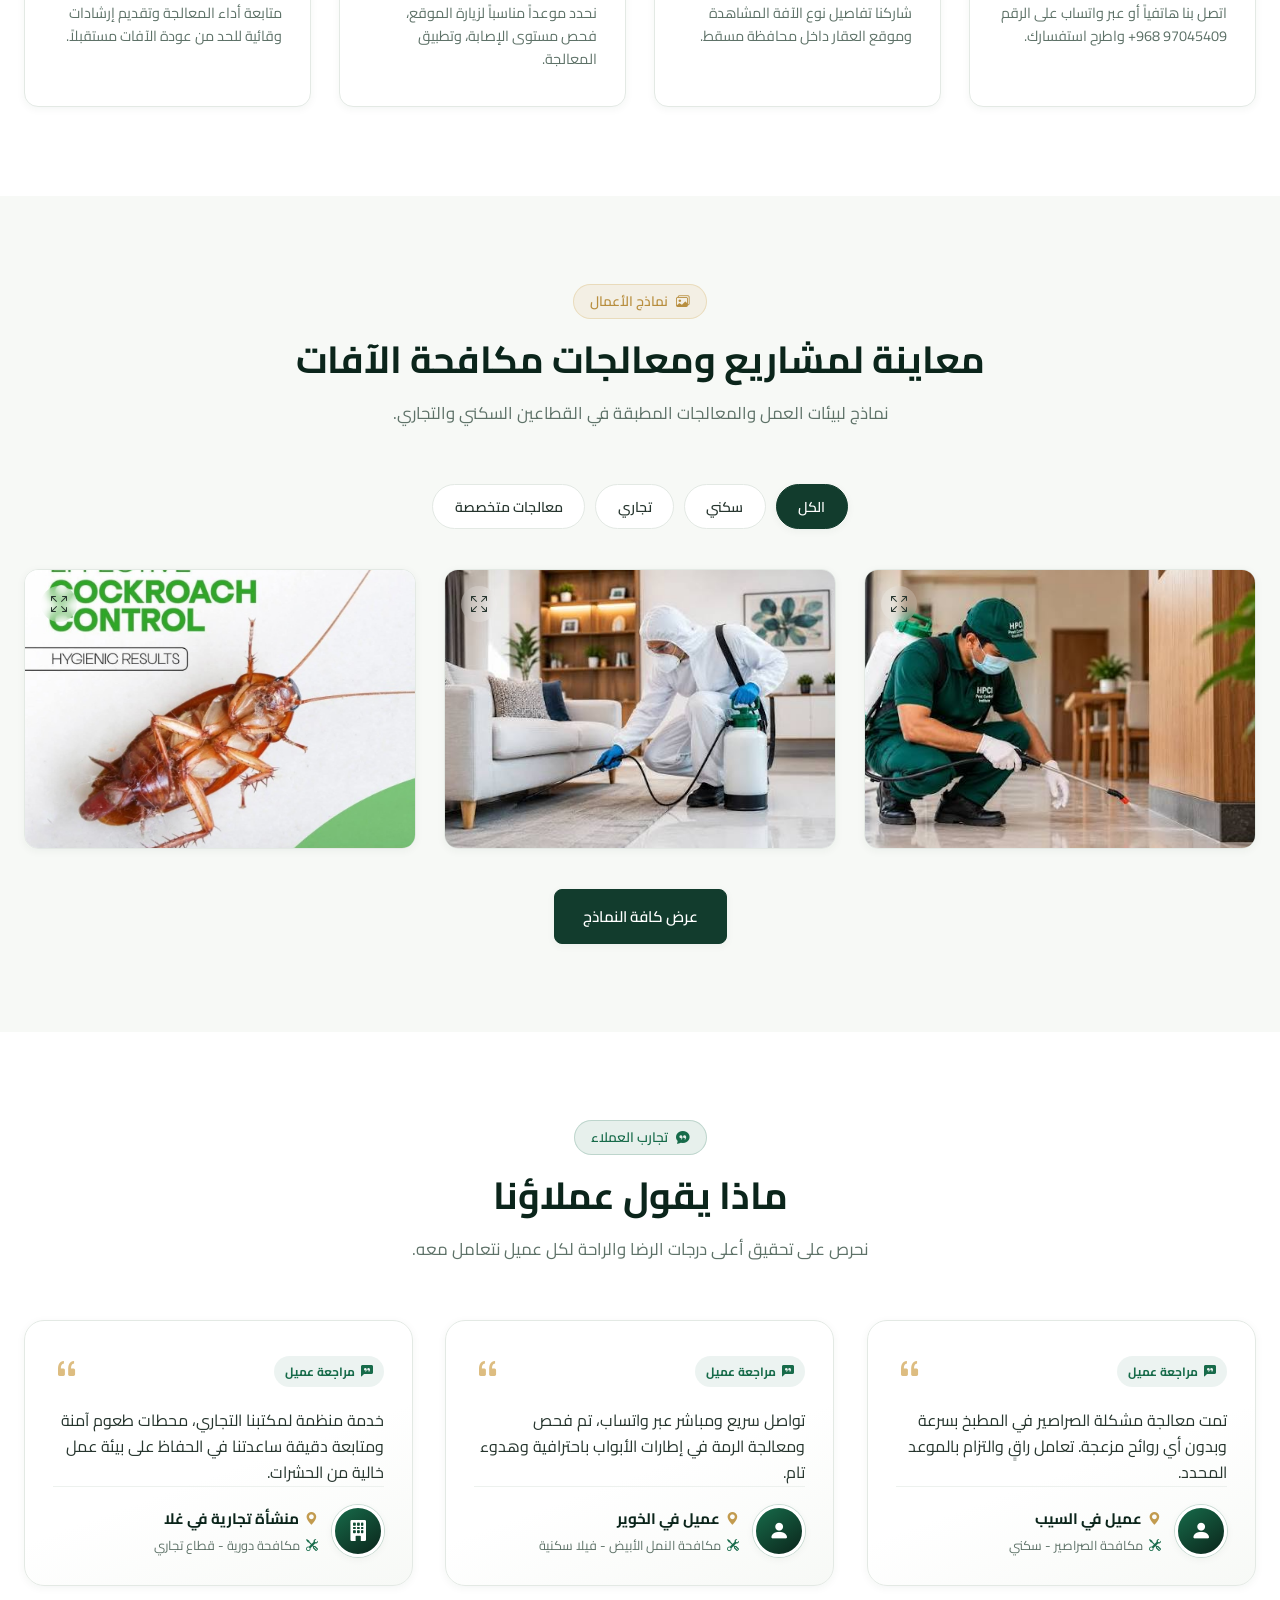
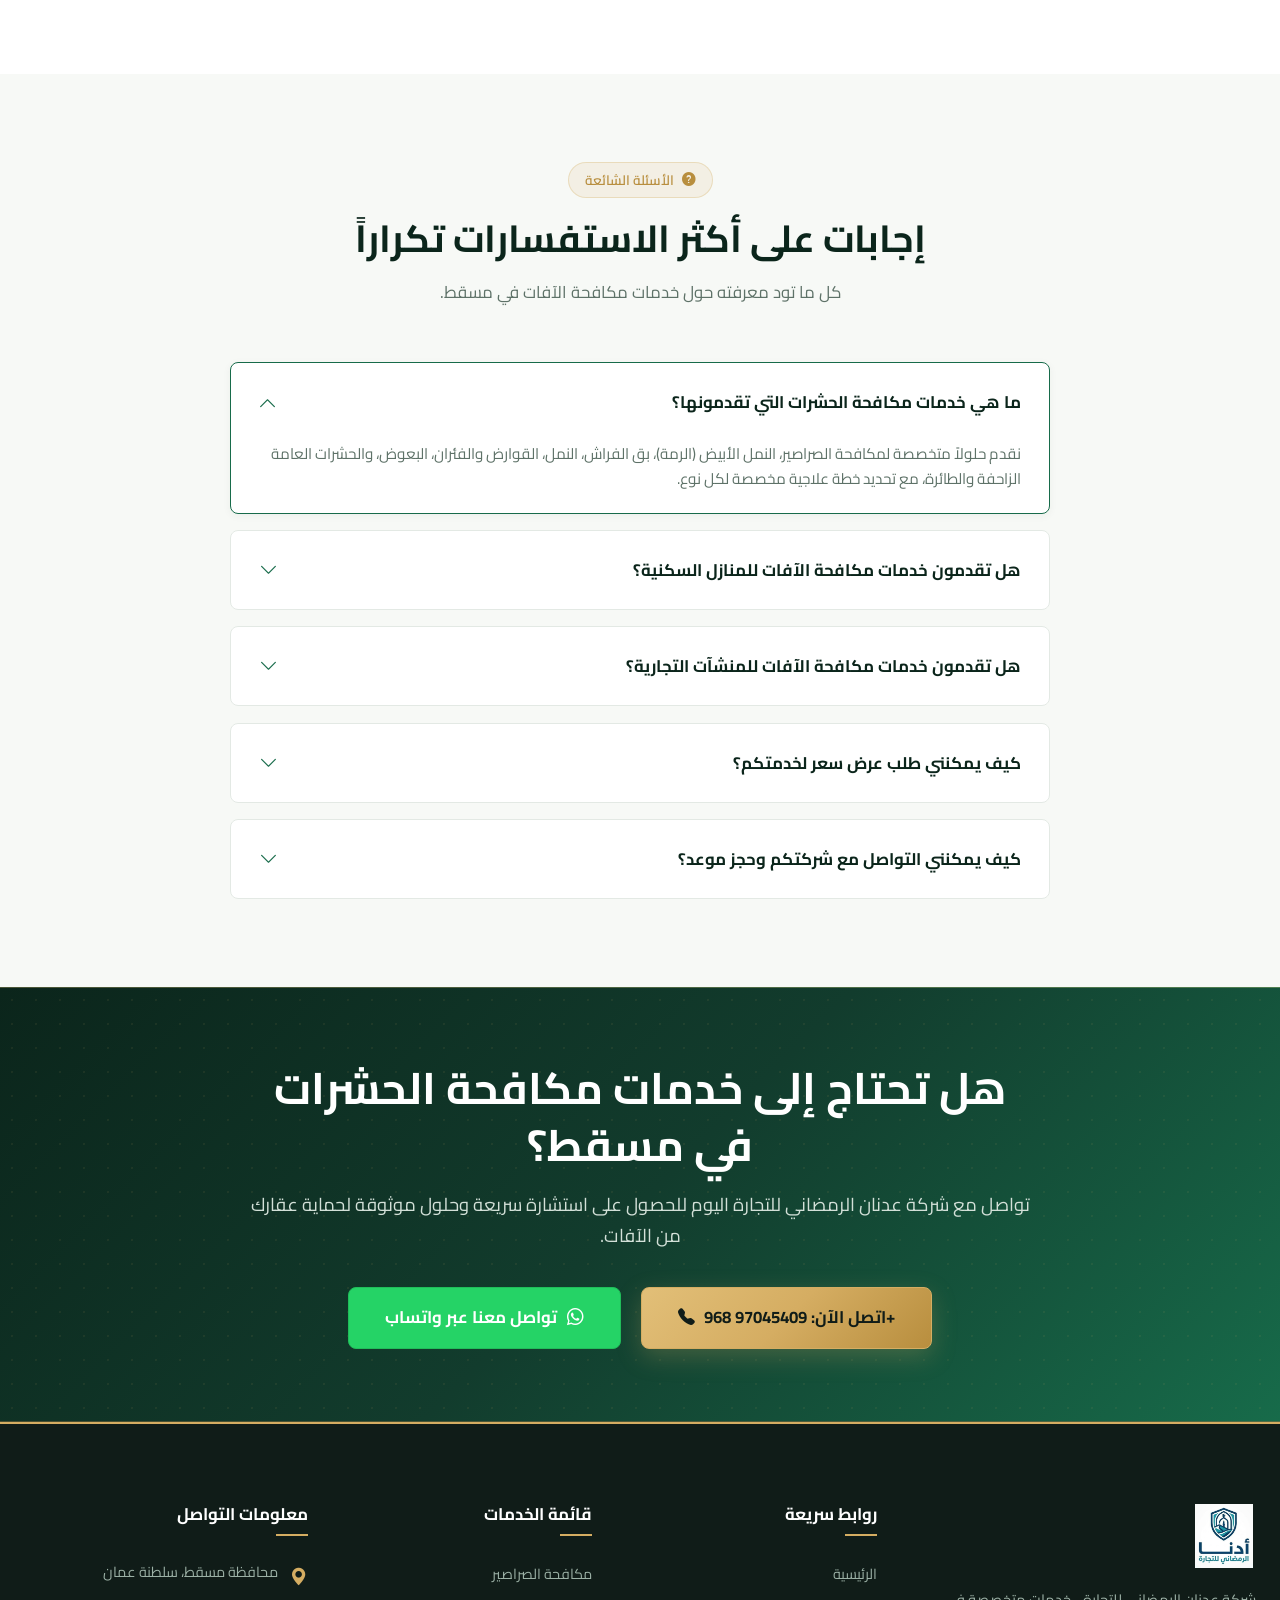
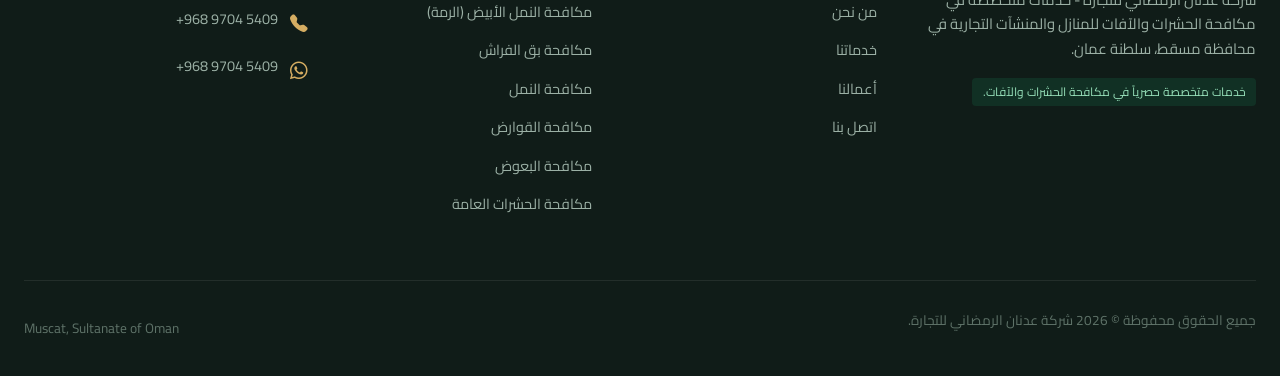
==== commit f89876fb: "image and hero section update" ====
--- a/index.html
+++ b/index.html
@@ -218,7 +218,7 @@
     <div class="container">
       <div class="intro-grid">
         <div class="intro-image-wrapper">
-          <img src="assets/images/hero-background.jpg" alt="فني يرش المبيدات داخل منزل في مسقط" class="intro-image-main" loading="lazy">
+          <img src="assets/images/intro-technician.jpg" alt="فني يرش المبيدات داخل منزل في مسقط" class="intro-image-main" loading="lazy">
           <div class="intro-floating-card">
             <i class="bi bi-shield-lock-fill"></i>
             <h4 data-i18n="intro_badge_title">تخصص حصري في مكافحة الآفات</h4>
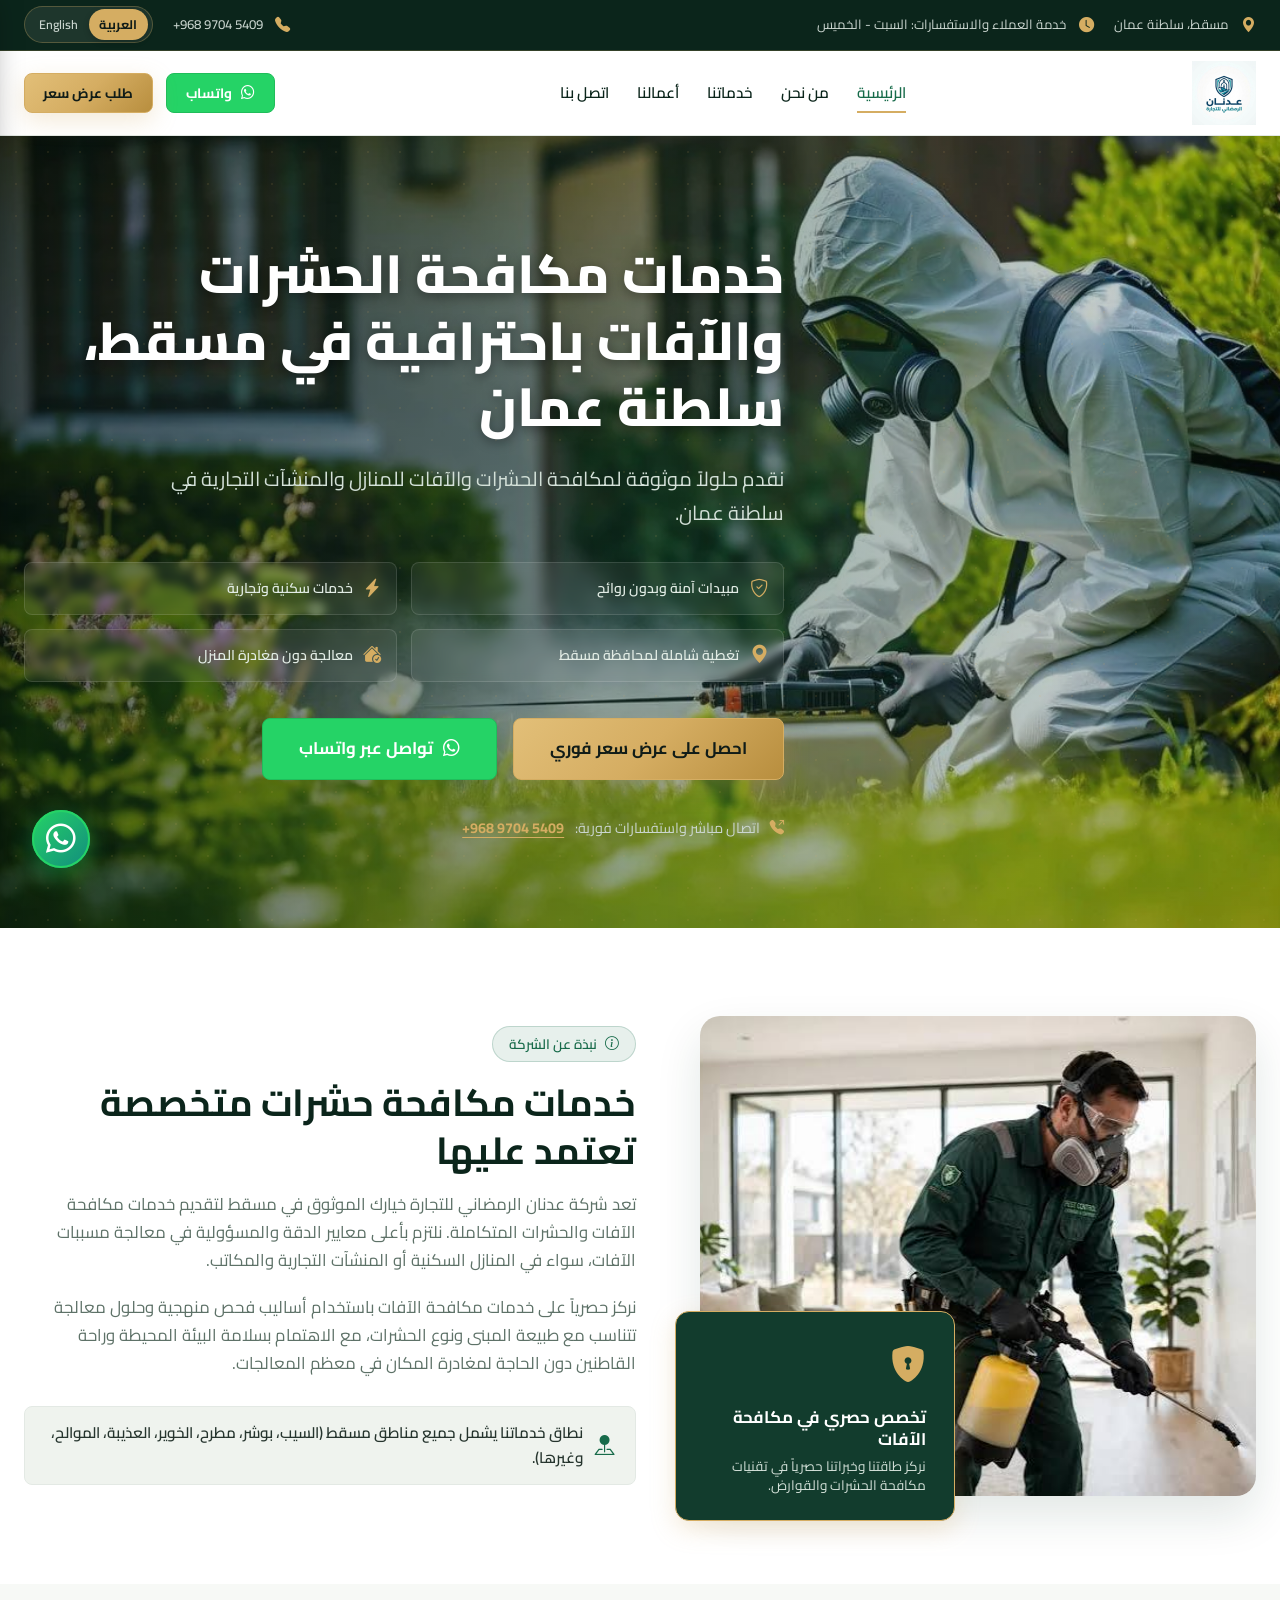
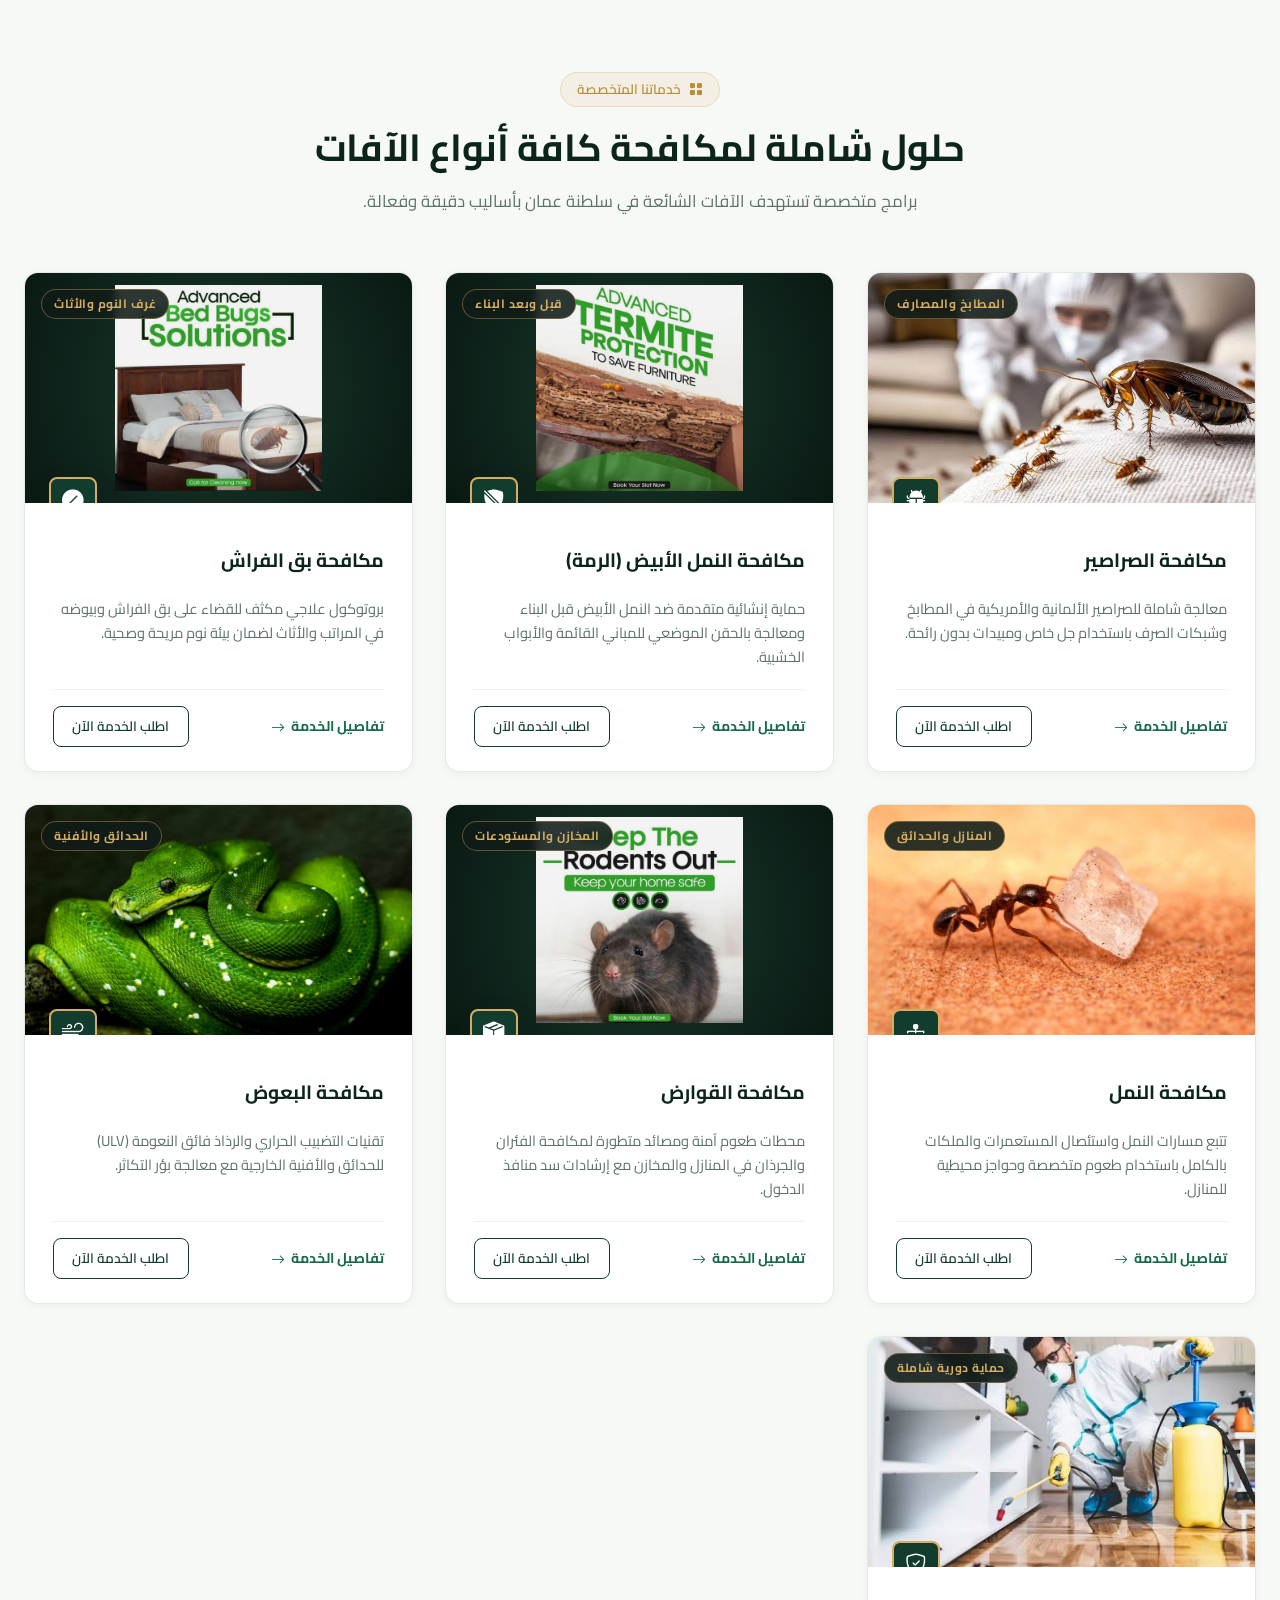
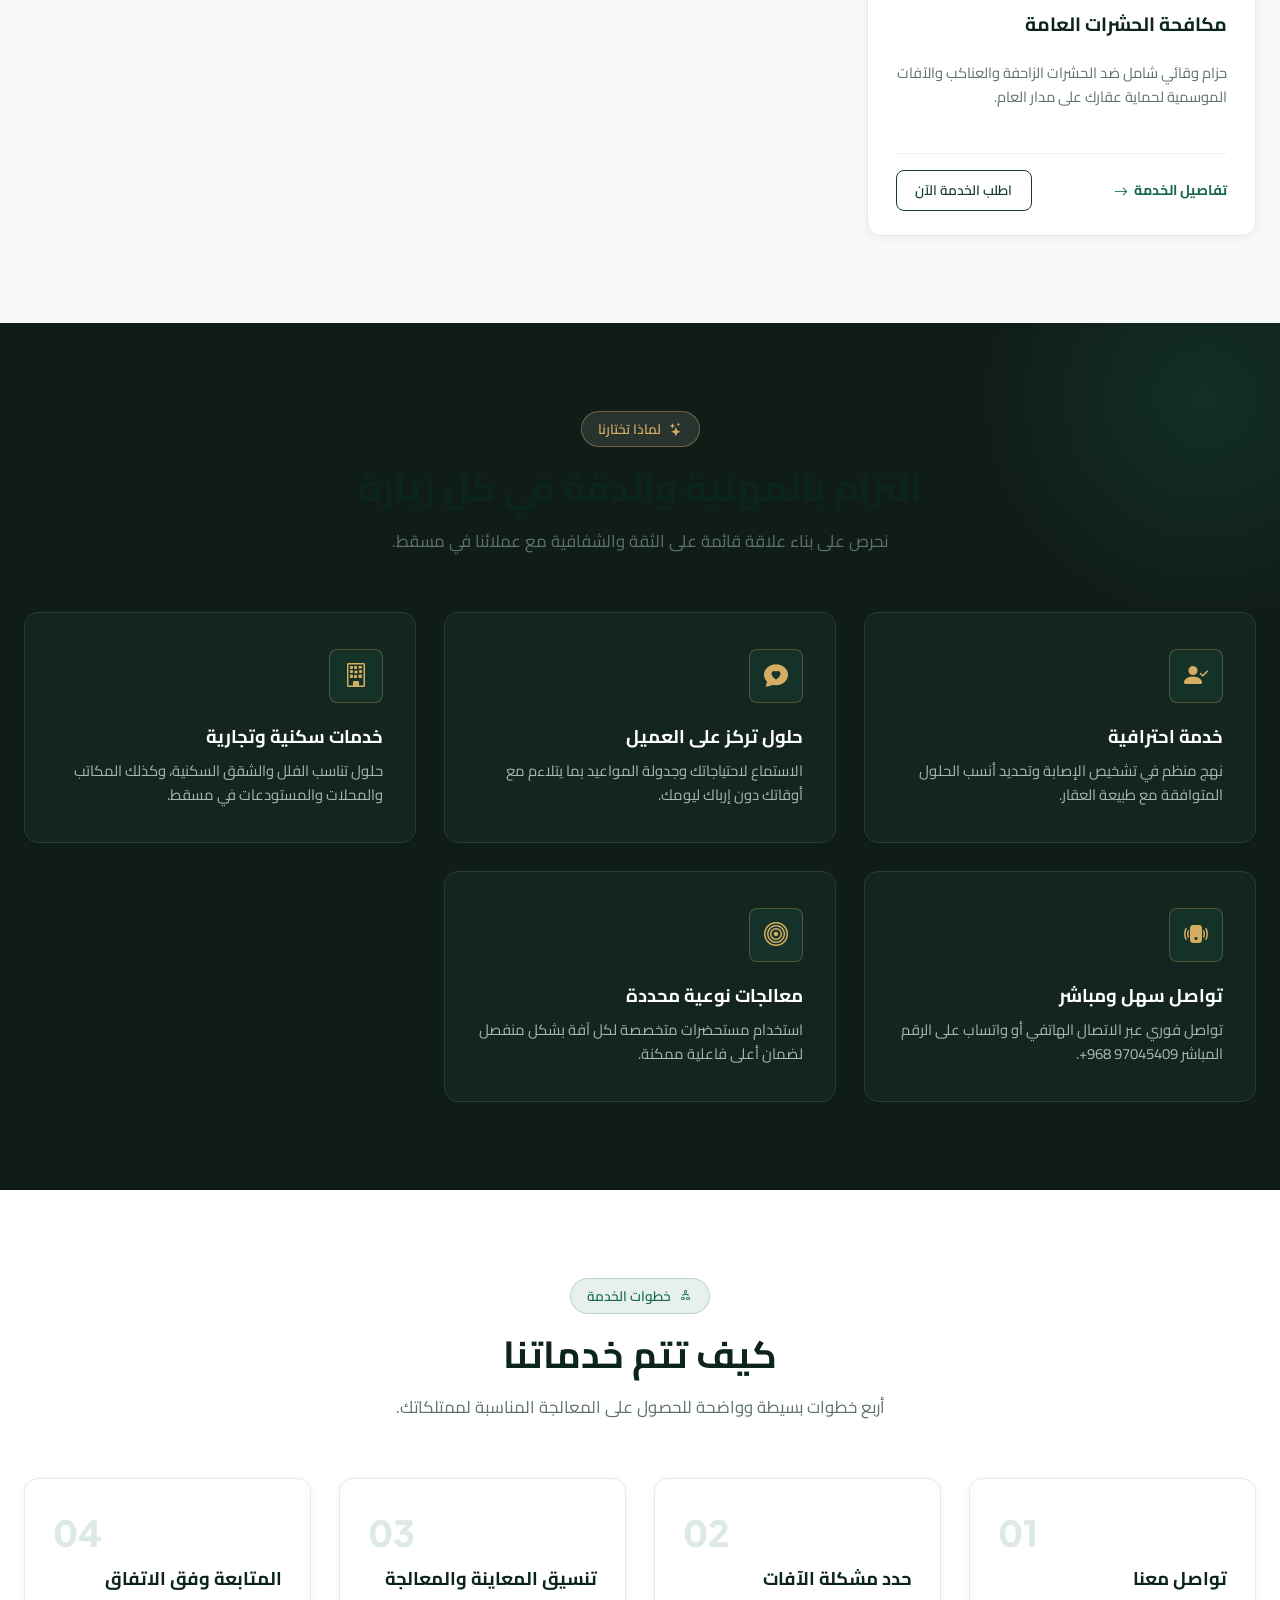
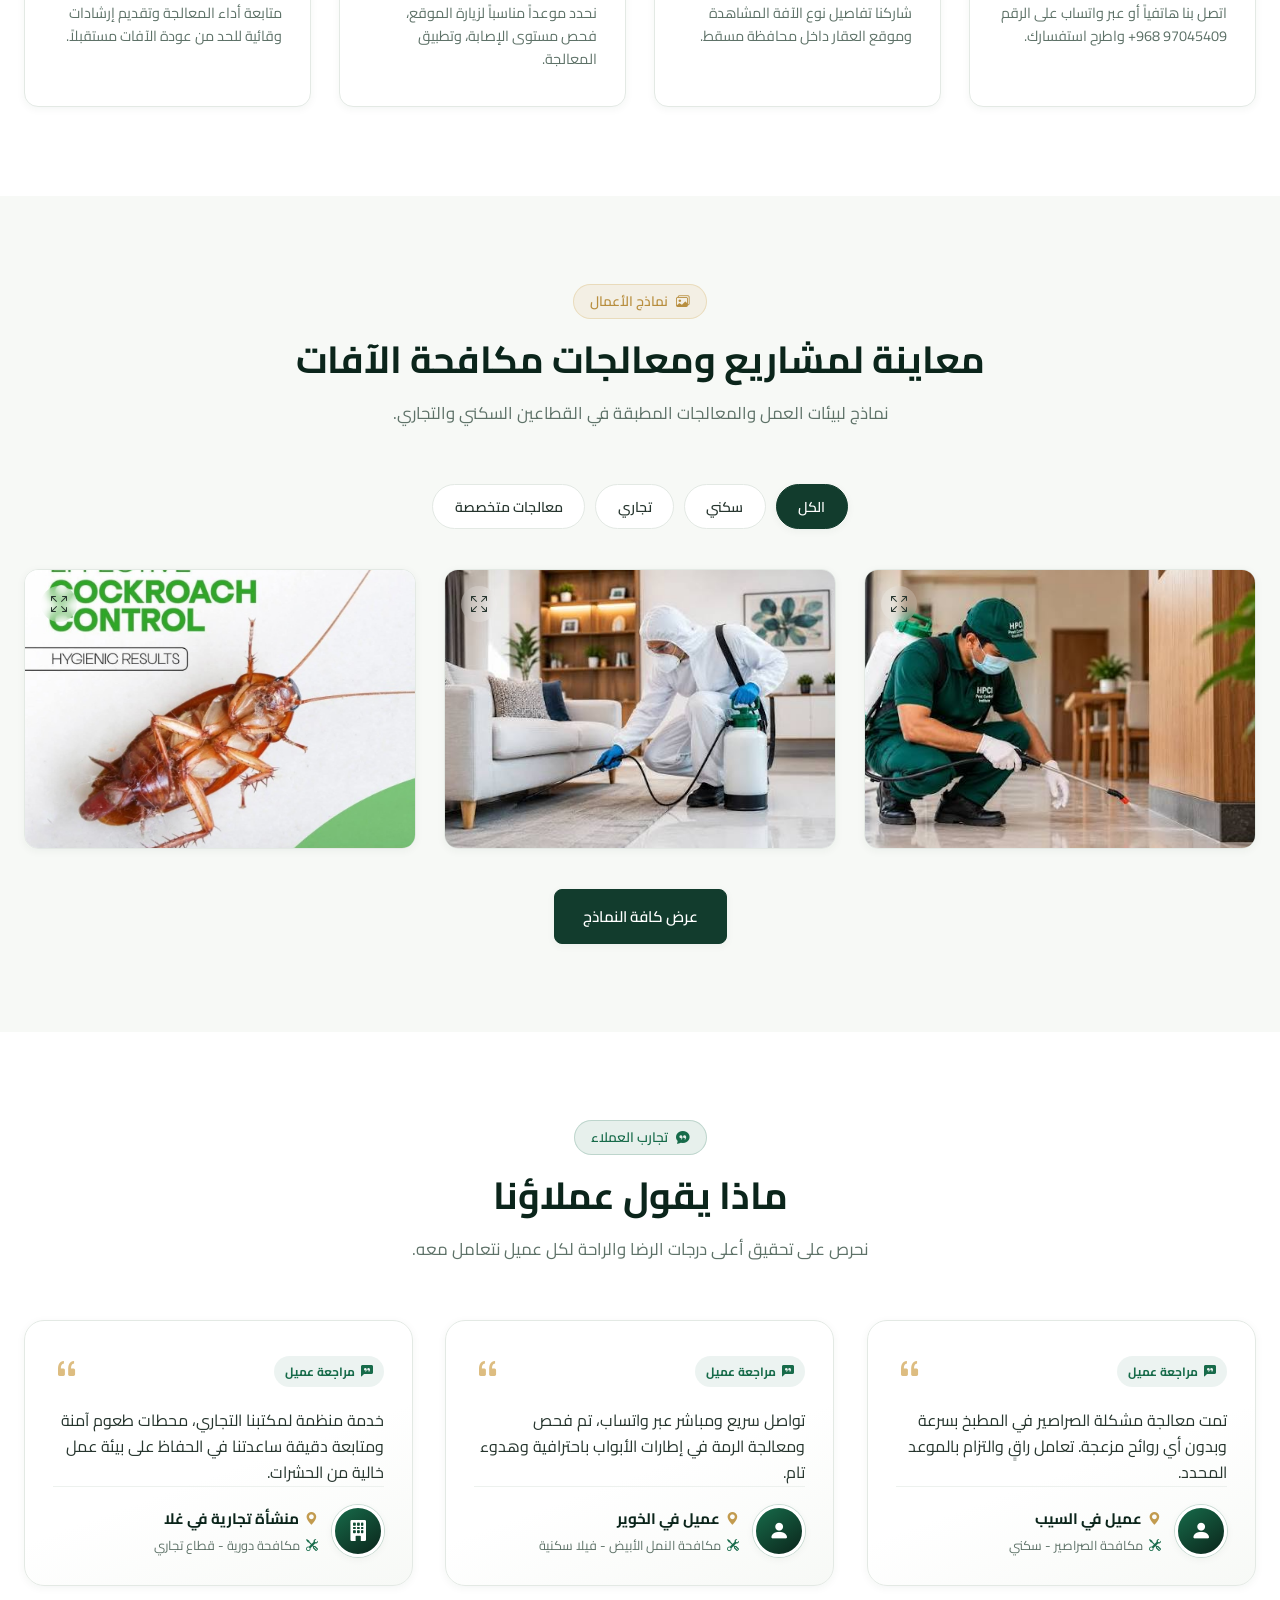
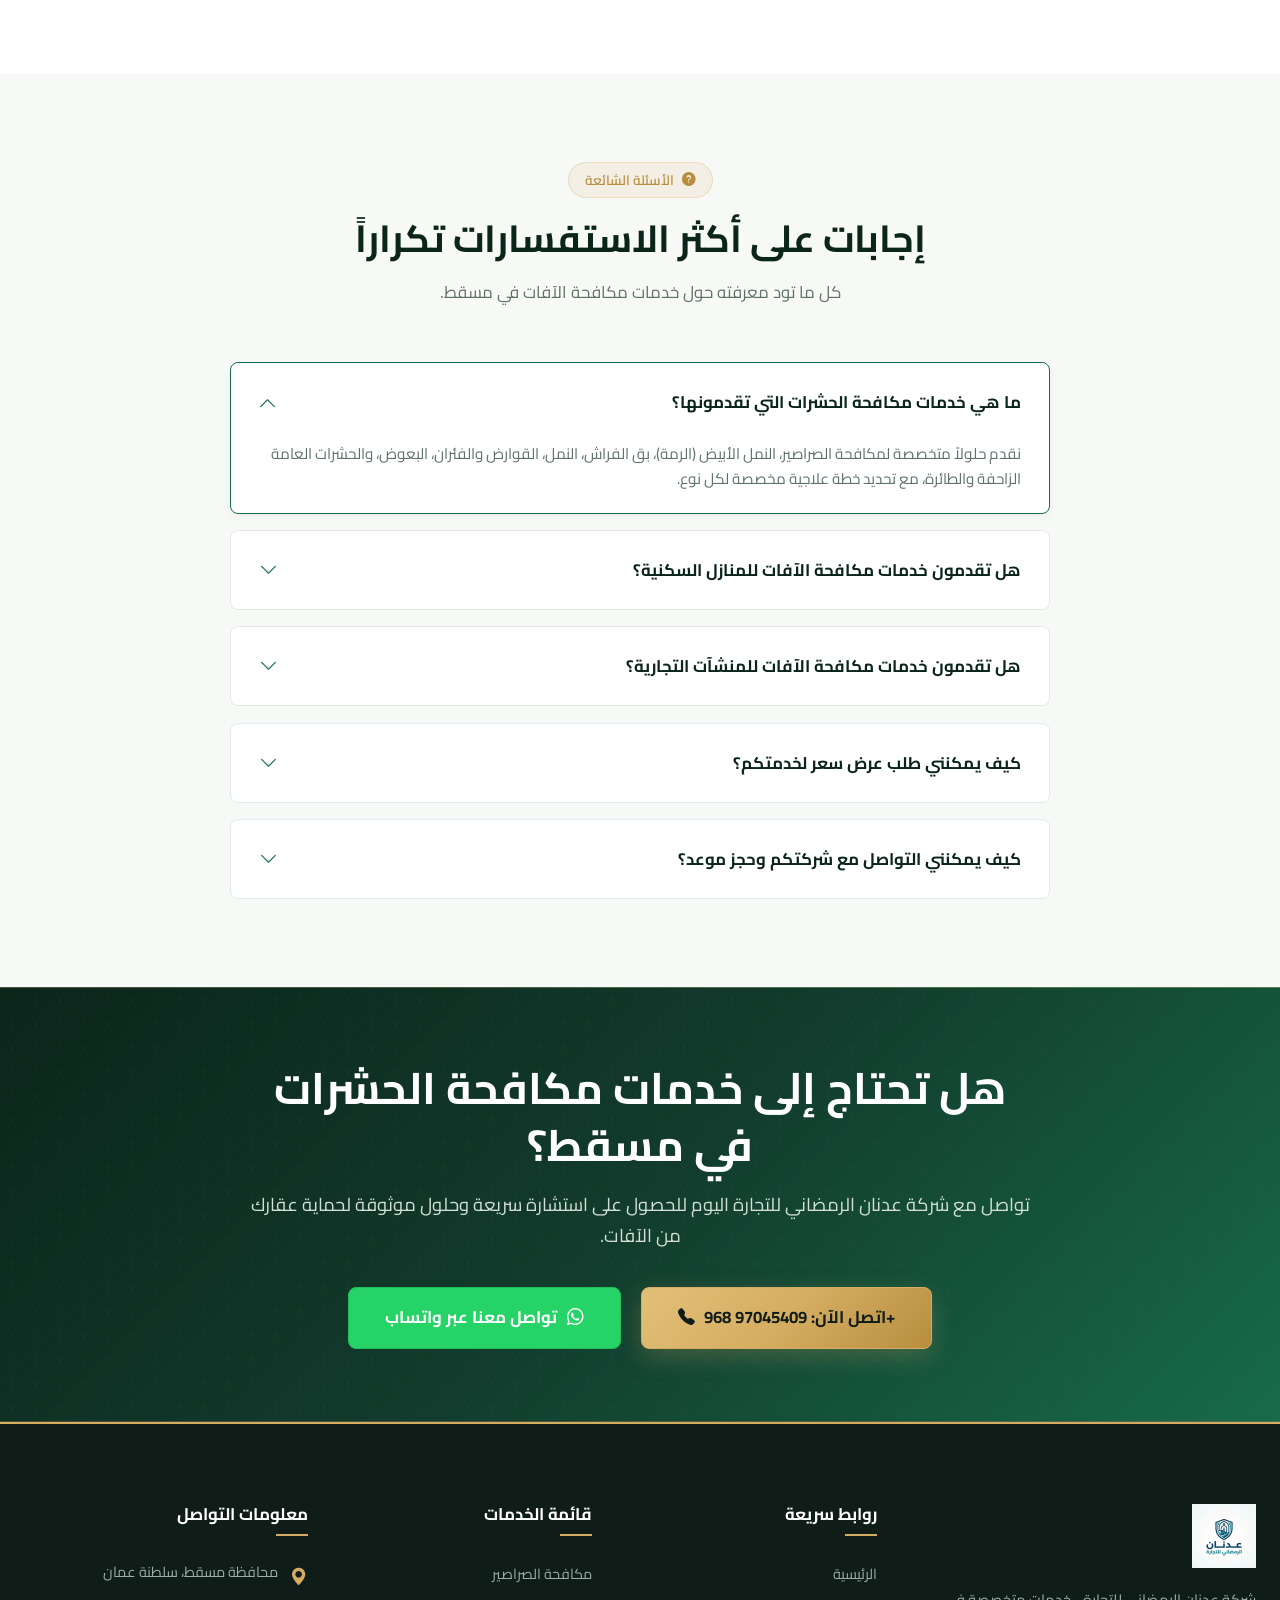
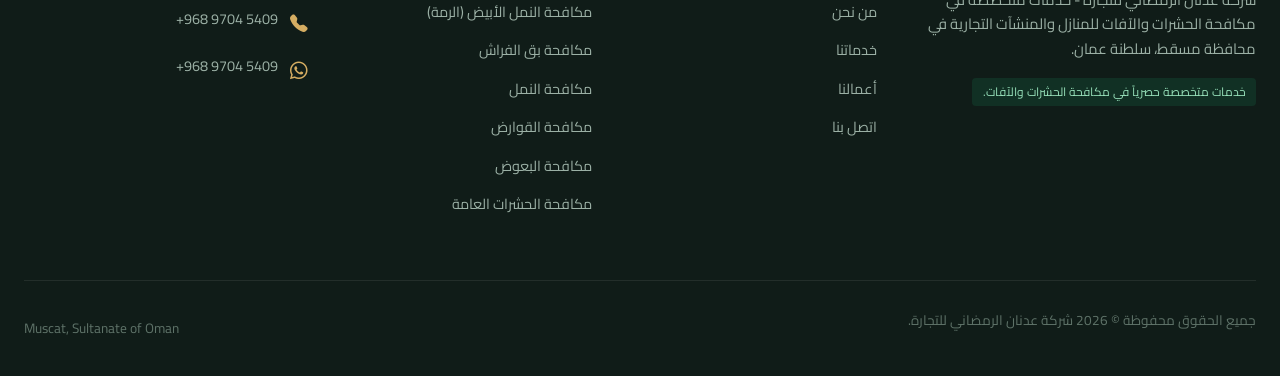
==== commit e9ff7530: "image and hero sectionlogoe" ====
--- a/index.html
+++ b/index.html
@@ -261,8 +261,8 @@
       <div class="services-grid">
         <!-- 1. Cockroach Control -->
         <article class="service-card">
-          <div class="service-card-media service-card-media--poster">
-            <img src="assets/images/cockroach-service.jpg" alt="فني مكافحة الصراصير في المنازل في مسقط" loading="lazy">
+          <div class="service-card-media">
+            <img src="assets/images/cockroach-closeup.jpg" alt="صراصير على قماش الأثاث أثناء فحص مكافحة الآفات" loading="lazy">
             <span class="service-card-badge" data-i18n="service_cockroach_tag">المطابخ والمصارف</span>
             <div class="service-card-icon"><i class="bi bi-bug-fill"></i></div>
           </div>
--- a/css/style.css
+++ b/css/style.css
@@ -624,8 +624,8 @@
   min-height: 88vh;
   display: flex;
   align-items: center;
-  background: linear-gradient(90deg, rgba(8, 22, 17, 0.55) 0%, rgba(18, 60, 45, 0.62) 50%, rgba(11, 37, 27, 0.78) 100%),
-              url('../assets/images/hero-background.jpg') center/cover no-repeat;
+  background: linear-gradient(90deg, rgba(8, 22, 17, 0.58) 0%, rgba(18, 60, 45, 0.42) 52%, rgba(11, 37, 27, 0.18) 100%),
+              url('../assets/images/hero-desktop.webp') center/cover no-repeat;
   color: var(--white);
   padding: 5.5rem 0 4.5rem;
   overflow: hidden;
@@ -653,7 +653,7 @@
 .hero-content {
   position: relative;
   z-index: 2;
-  max-width: 820px;
+  max-width: 760px;
   margin-right: auto;
 }
 
@@ -753,6 +753,16 @@
   object-fit: cover;
   border-radius: var(--radius-lg);
   box-shadow: var(--shadow-lg);
+}
+
+#termite .intro-image-main {
+  height: auto;
+  object-fit: contain;
+}
+
+#bedbug .intro-image-main {
+  height: auto;
+  object-fit: contain;
 }
 
 .intro-floating-card {
--- a/css/responsive.css
+++ b/css/responsive.css
@@ -77,7 +77,19 @@
 /* Mobile Devices (max-width: 767px) */
 @media (max-width: 767px) {
   .hero-section {
-    background-position: center, 85% center;
+    background: linear-gradient(180deg, #0B251B 0%, rgba(11, 37, 27, 0.94) 56%, rgba(11, 37, 27, 0.82) 100%);
+  }
+
+  .hero-section::before {
+    content: '';
+    position: absolute;
+    inset: auto 0 0;
+    height: 125vw;
+    max-height: 520px;
+    background: linear-gradient(180deg, rgba(11, 37, 27, 0.12) 0%, rgba(11, 37, 27, 0.05) 55%, rgba(11, 37, 27, 0.38) 100%),
+                url('../assets/images/hero-mobile.webp') center/cover no-repeat;
+    pointer-events: none;
+    z-index: 1;
   }
 
   .hero-value-grid {
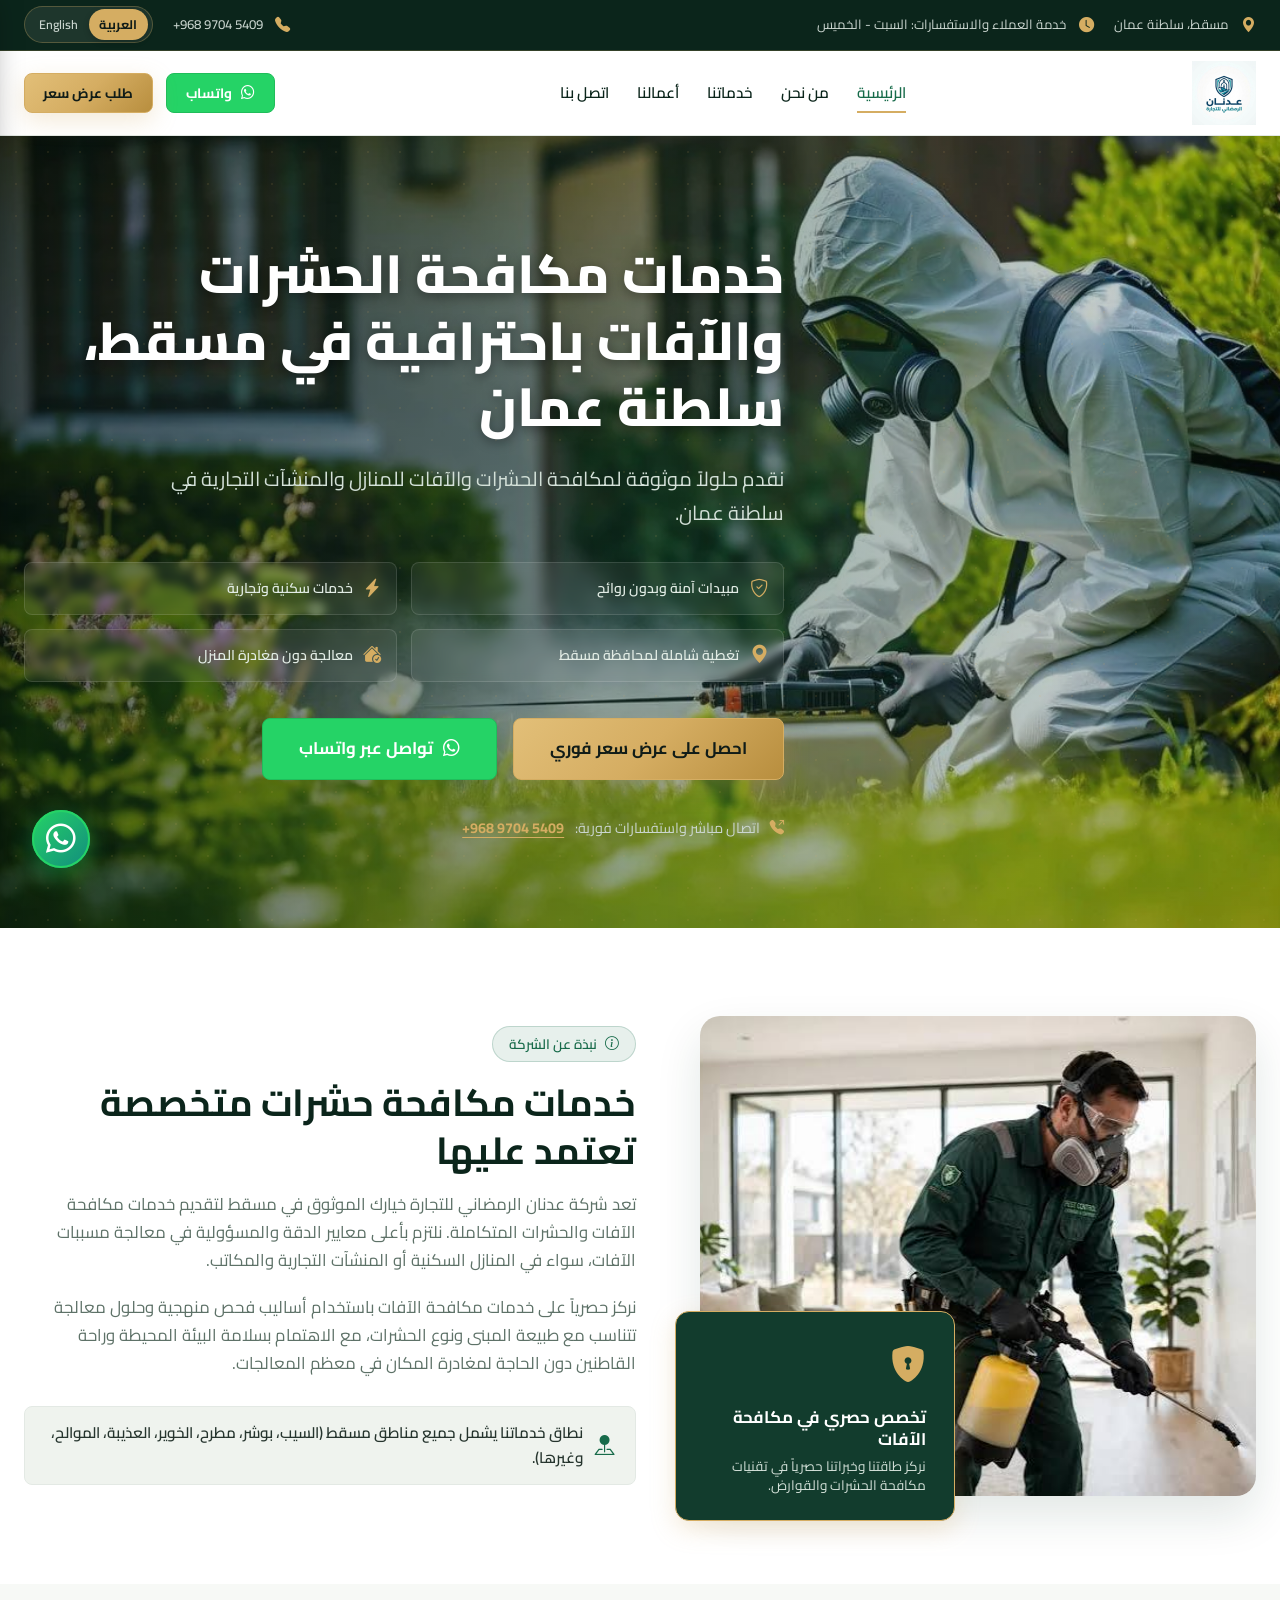
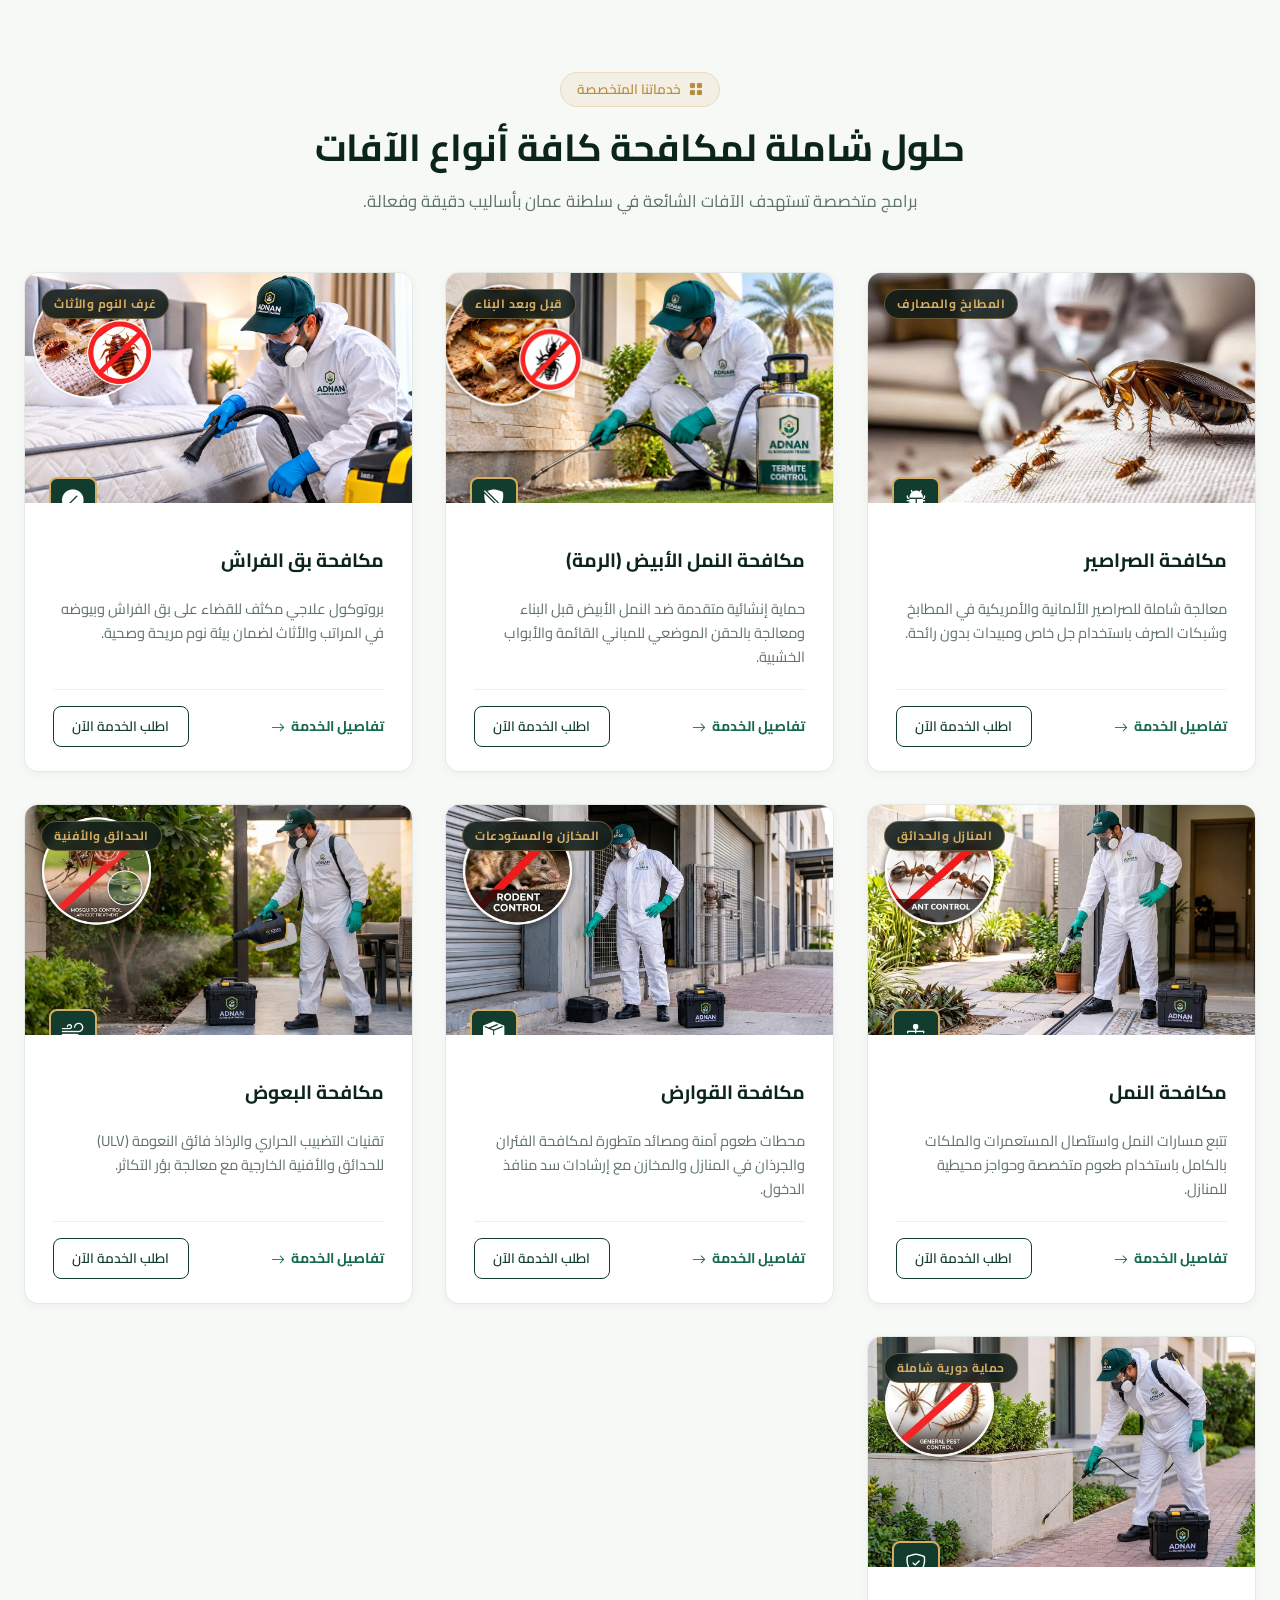
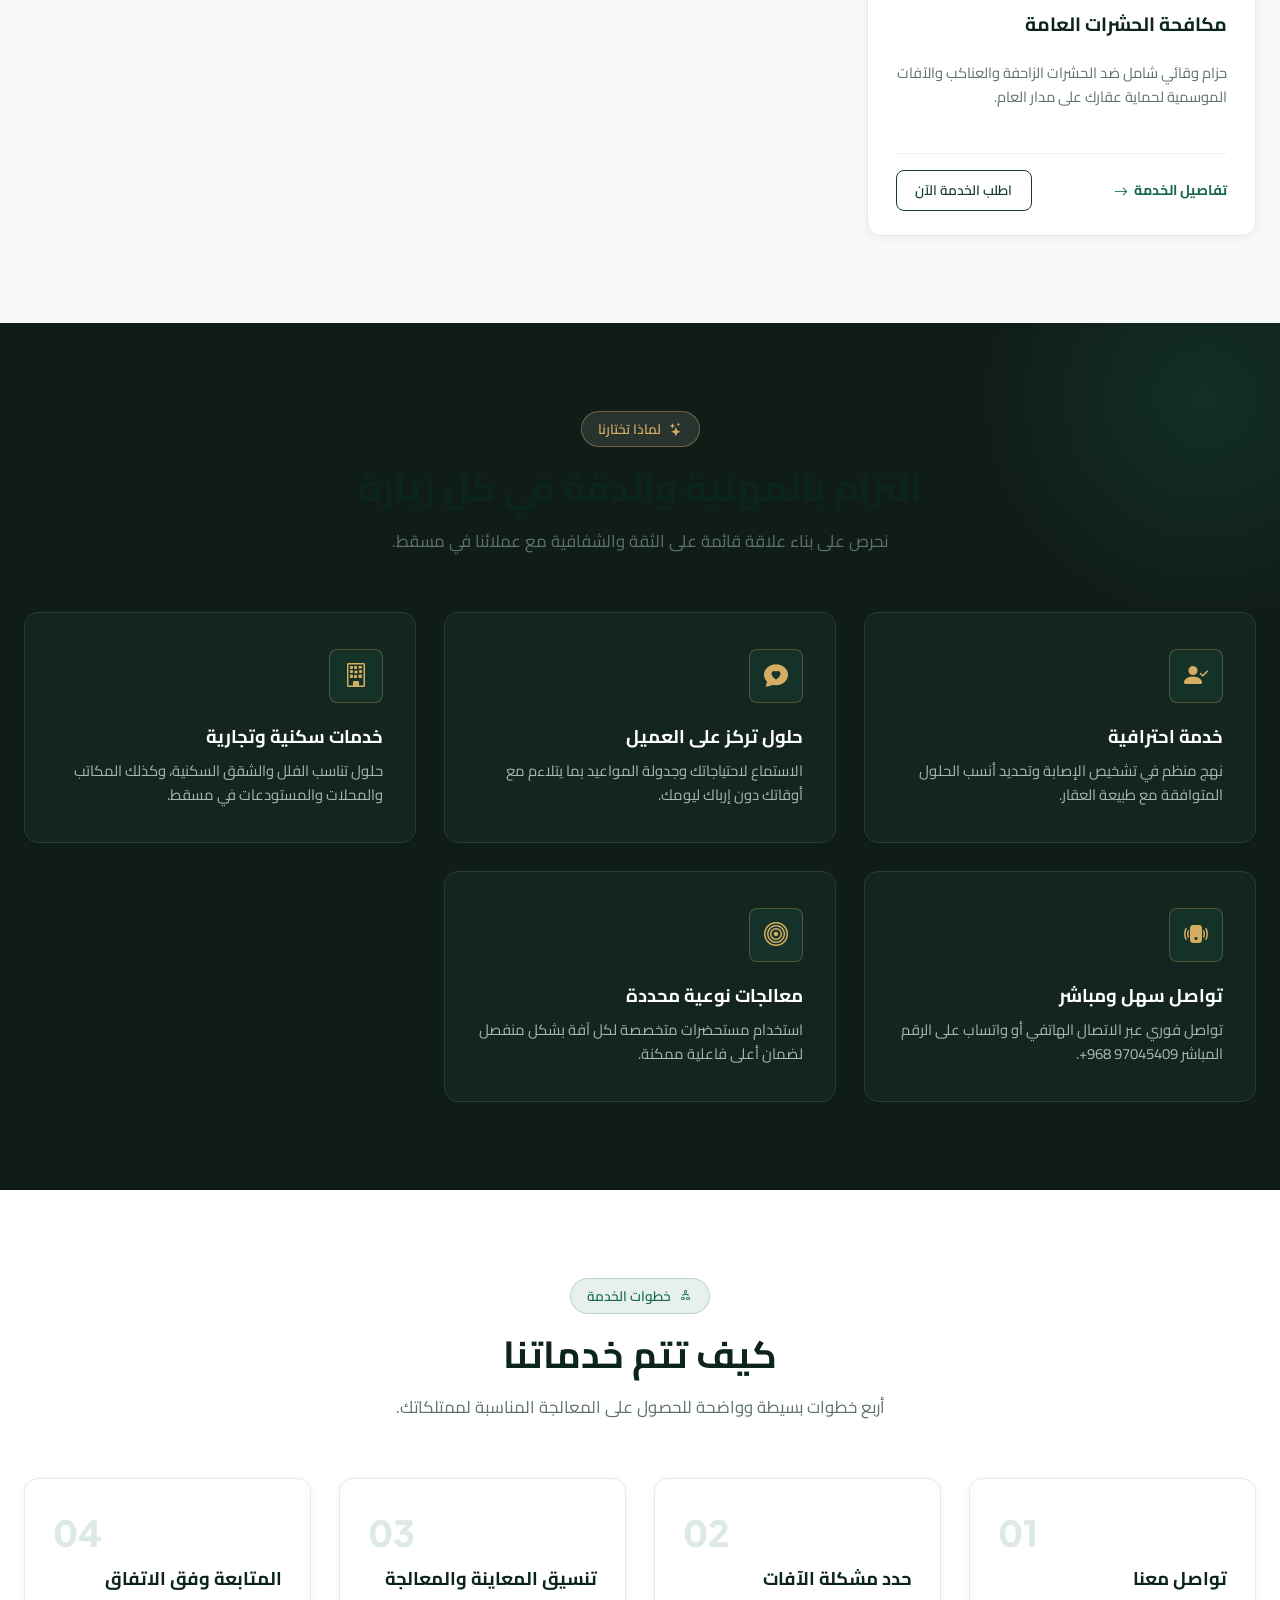
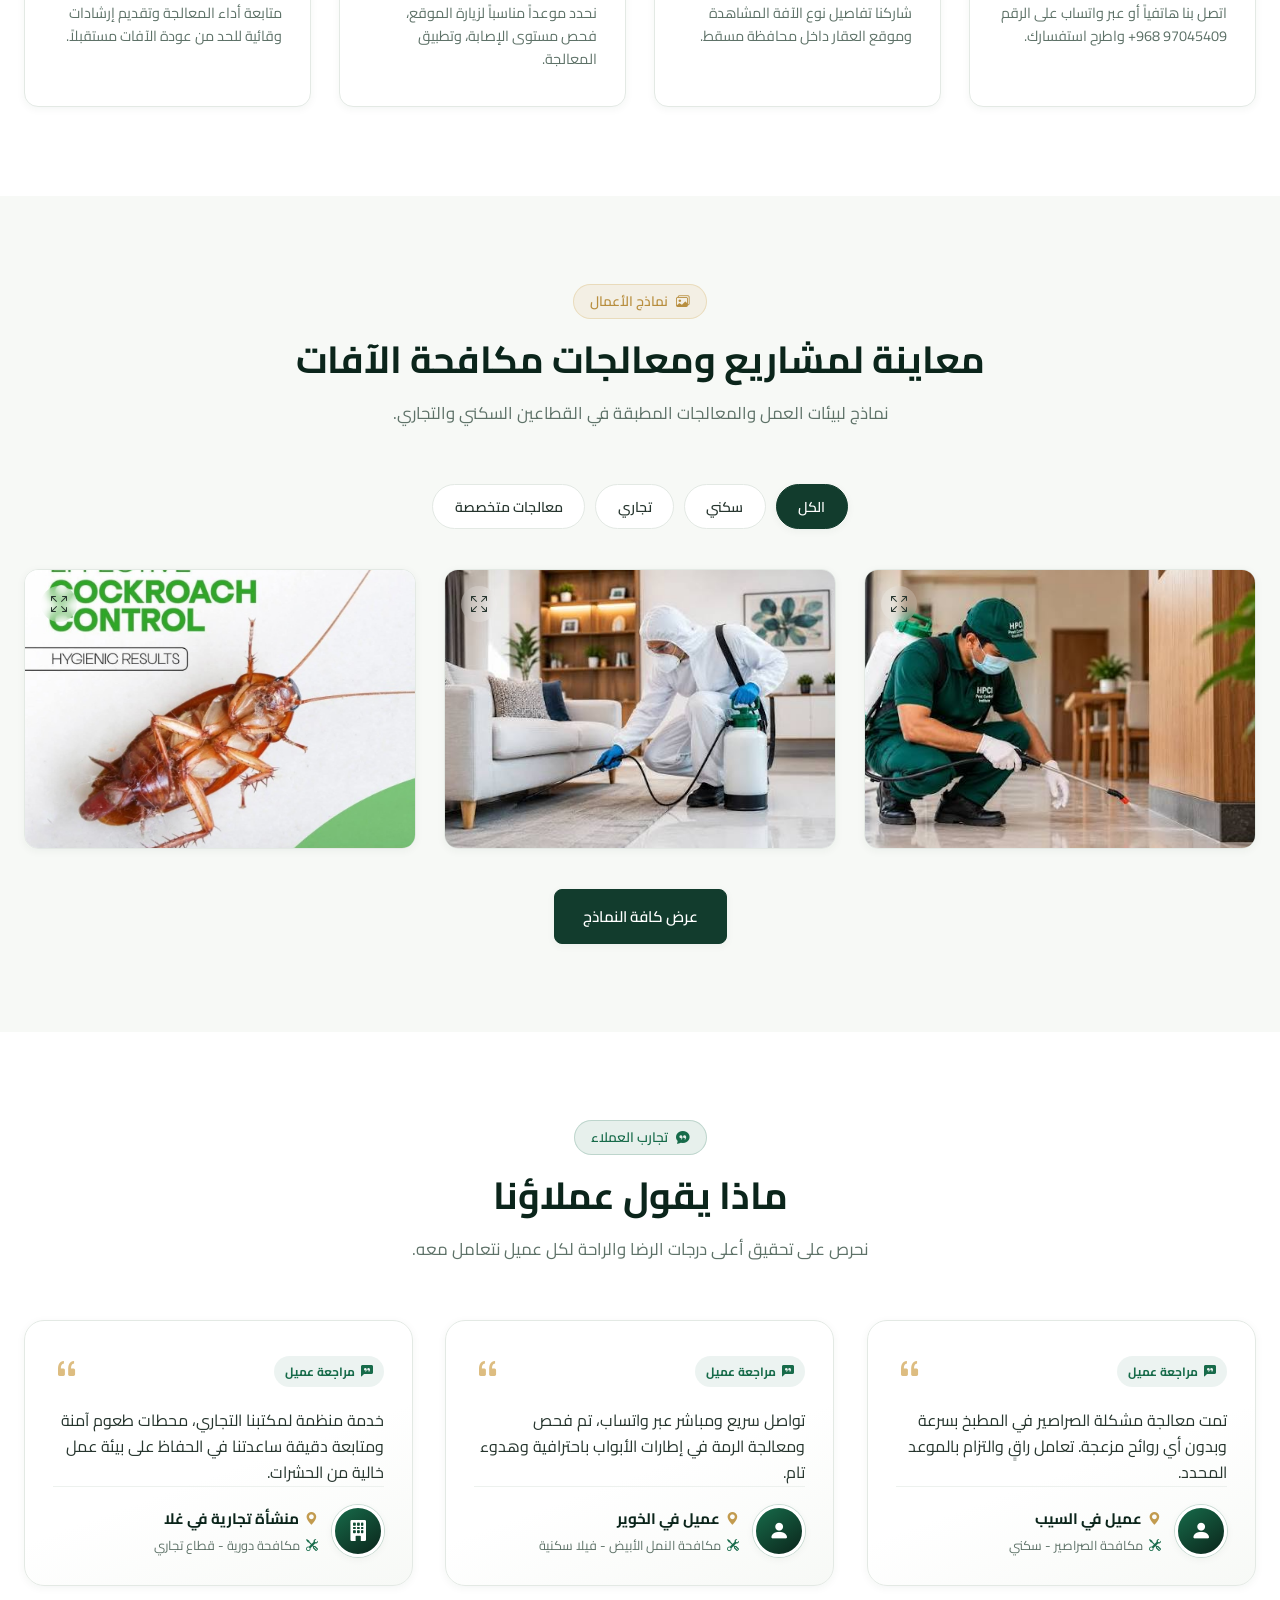
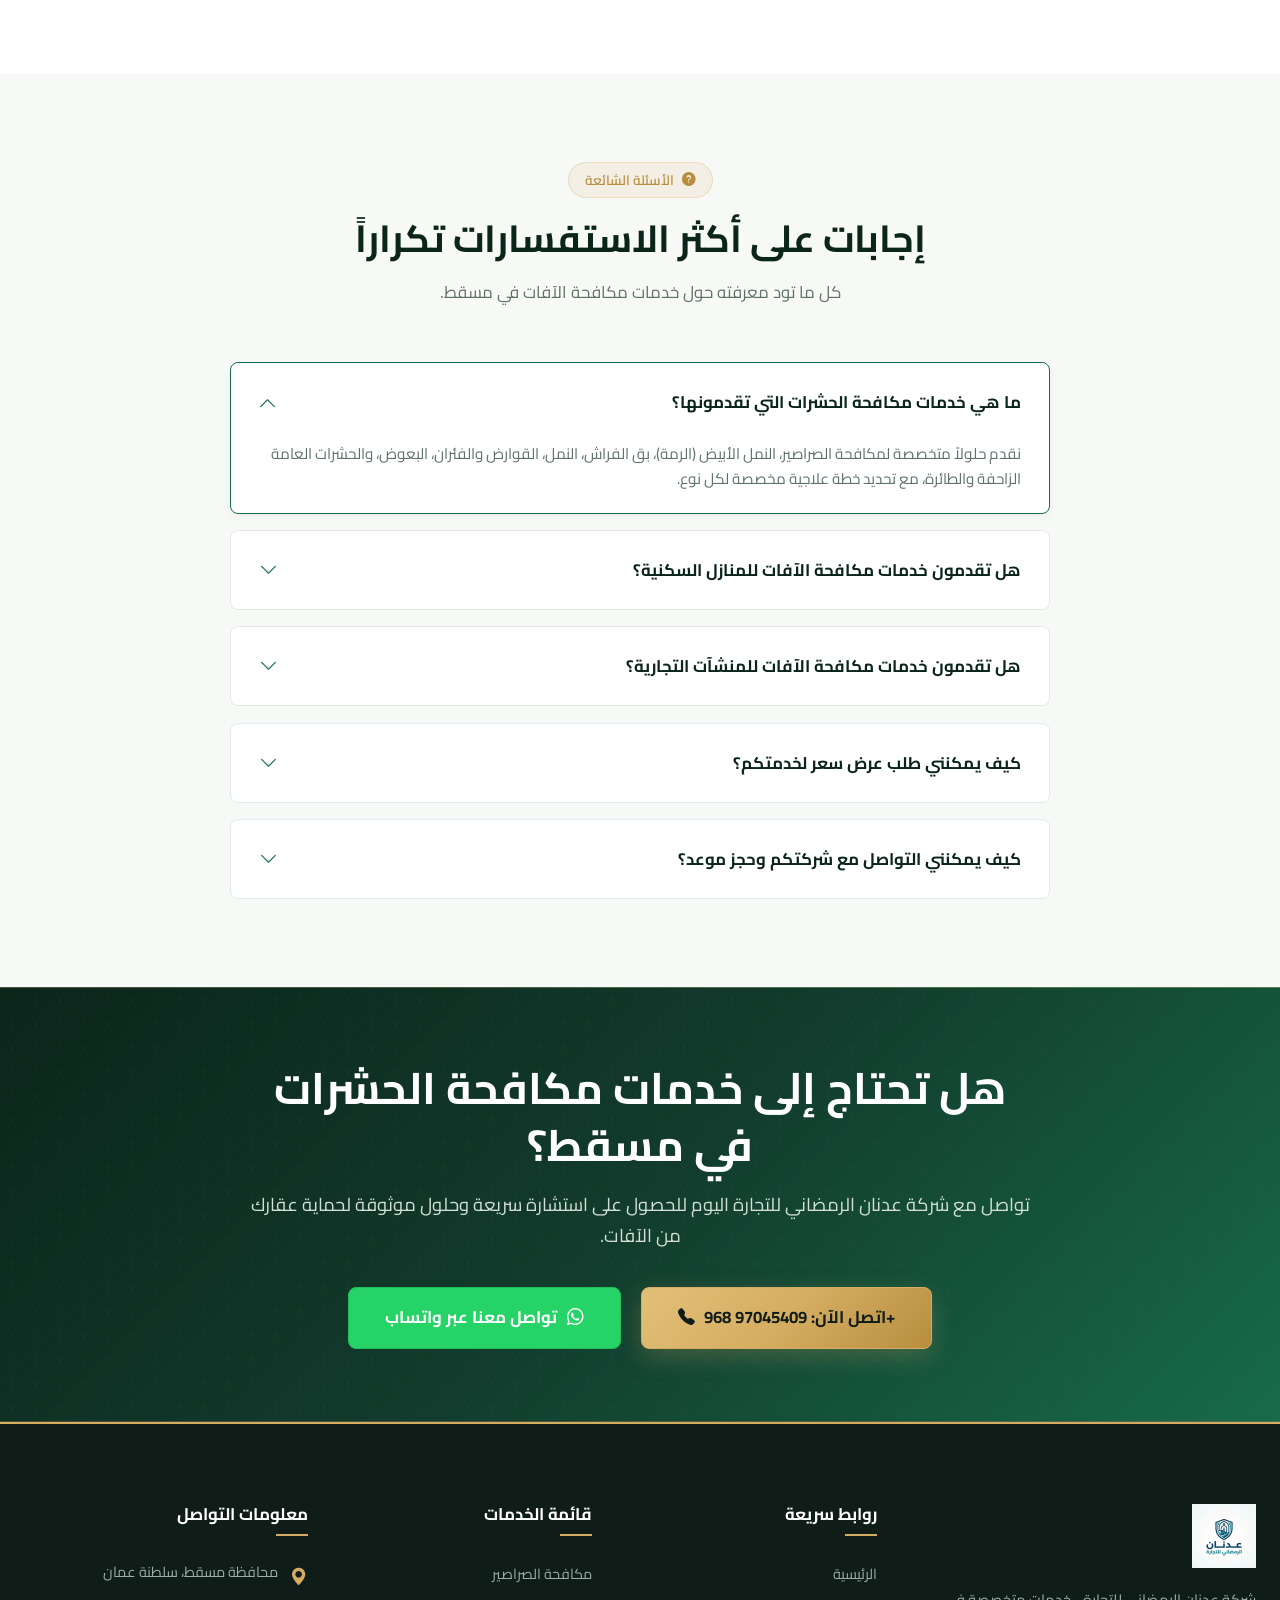
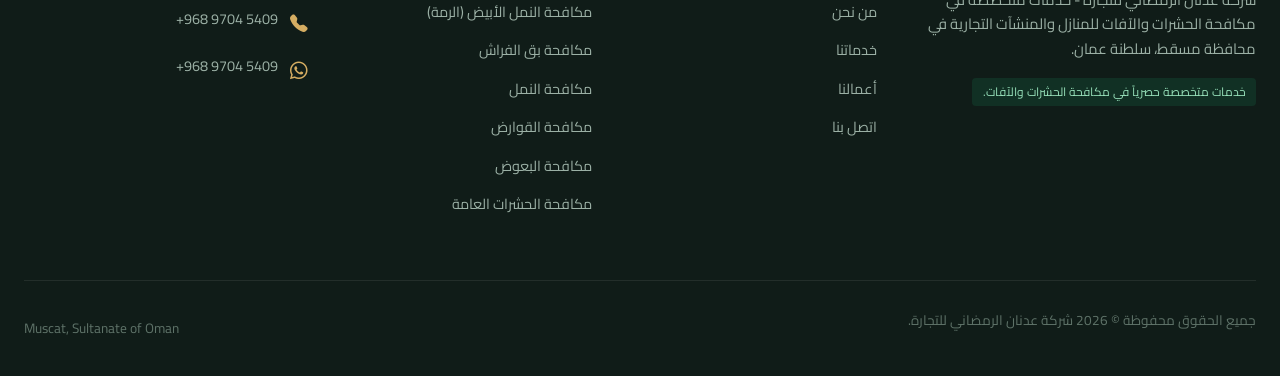
==== commit 75fb6a62: "images changese" ====
--- a/index.html
+++ b/index.html
@@ -283,8 +283,8 @@
 
         <!-- 2. Termite Control -->
         <article class="service-card">
-          <div class="service-card-media service-card-media--poster">
-            <img src="assets/images/termite-control.jpg" alt="مكافحة النمل الأبيض في مسقط" loading="lazy">
+          <div class="service-card-media">
+            <img src="assets/images/termite-treatment.webp" alt="مكافحة النمل الأبيض في مسقط" loading="lazy">
             <span class="service-card-badge" data-i18n="service_termite_tag">قبل وبعد البناء</span>
             <div class="service-card-icon"><i class="bi bi-shield-slash-fill"></i></div>
           </div>
@@ -305,8 +305,8 @@
 
         <!-- 3. Bed Bug Control -->
         <article class="service-card">
-          <div class="service-card-media service-card-media--poster">
-            <img src="assets/images/bedbug-control.jpg" alt="مكافحة بق الفراش في مسقط" loading="lazy">
+          <div class="service-card-media">
+            <img src="assets/images/bedbug-treatment.webp" alt="مكافحة بق الفراش في مسقط" loading="lazy">
             <span class="service-card-badge" data-i18n="service_bedbug_tag">غرف النوم والأثاث</span>
             <div class="service-card-icon"><i class="bi bi-slash-circle-fill"></i></div>
           </div>
@@ -328,7 +328,7 @@
         <!-- 4. Ant Control -->
         <article class="service-card">
           <div class="service-card-media">
-            <img src="assets/images/ant-control.jpg" alt="مكافحة النمل في مسقط" loading="lazy">
+            <img src="assets/images/ant-treatment.webp" alt="مكافحة النمل في مسقط" loading="lazy">
             <span class="service-card-badge" data-i18n="service_ant_tag">المنازل والحدائق</span>
             <div class="service-card-icon"><i class="bi bi-diagram-3-fill"></i></div>
           </div>
@@ -349,8 +349,8 @@
 
         <!-- 5. Rodent Control -->
         <article class="service-card">
-          <div class="service-card-media service-card-media--poster">
-            <img src="assets/images/rodent-control.jpg" alt="مكافحة القوارض في مسقط" loading="lazy">
+          <div class="service-card-media">
+            <img src="assets/images/rodent-treatment.webp" alt="مكافحة القوارض في مسقط" loading="lazy">
             <span class="service-card-badge" data-i18n="service_rodent_tag">المخازن والمستودعات</span>
             <div class="service-card-icon"><i class="bi bi-box-seam-fill"></i></div>
           </div>
@@ -372,7 +372,7 @@
         <!-- 6. Mosquito Control -->
         <article class="service-card">
           <div class="service-card-media">
-            <img src="assets/images/mosquito.jpg" alt="مكافحة البعوض في مسقط" loading="lazy">
+            <img src="assets/images/mosquito-treatment.webp" alt="مكافحة البعوض في مسقط" loading="lazy">
             <span class="service-card-badge" data-i18n="service_mosquito_tag">الحدائق والأفنية</span>
             <div class="service-card-icon"><i class="bi bi-wind"></i></div>
           </div>
@@ -394,7 +394,7 @@
         <!-- 7. General Insect Control -->
         <article class="service-card">
           <div class="service-card-media">
-            <img src="assets/images/general-pest-service.jpg" alt="فني يرش مبيدات لمكافحة الآفات المنزلية في مسقط" loading="lazy">
+            <img src="assets/images/general-treatment.webp" alt="فني يرش مبيدات لمكافحة الآفات المنزلية في مسقط" loading="lazy">
             <span class="service-card-badge" data-i18n="service_general_tag">حماية دورية شاملة</span>
             <div class="service-card-icon"><i class="bi bi-shield-check"></i></div>
           </div>
--- a/css/style.css
+++ b/css/style.css
@@ -765,6 +765,21 @@
   object-fit: contain;
 }
 
+#ant .intro-image-main {
+  height: auto;
+  object-fit: contain;
+}
+
+#mosquito .intro-image-main {
+  height: auto;
+  object-fit: contain;
+}
+
+#general .intro-image-main {
+  height: auto;
+  object-fit: contain;
+}
+
 .intro-floating-card {
   position: absolute;
   bottom: -25px;
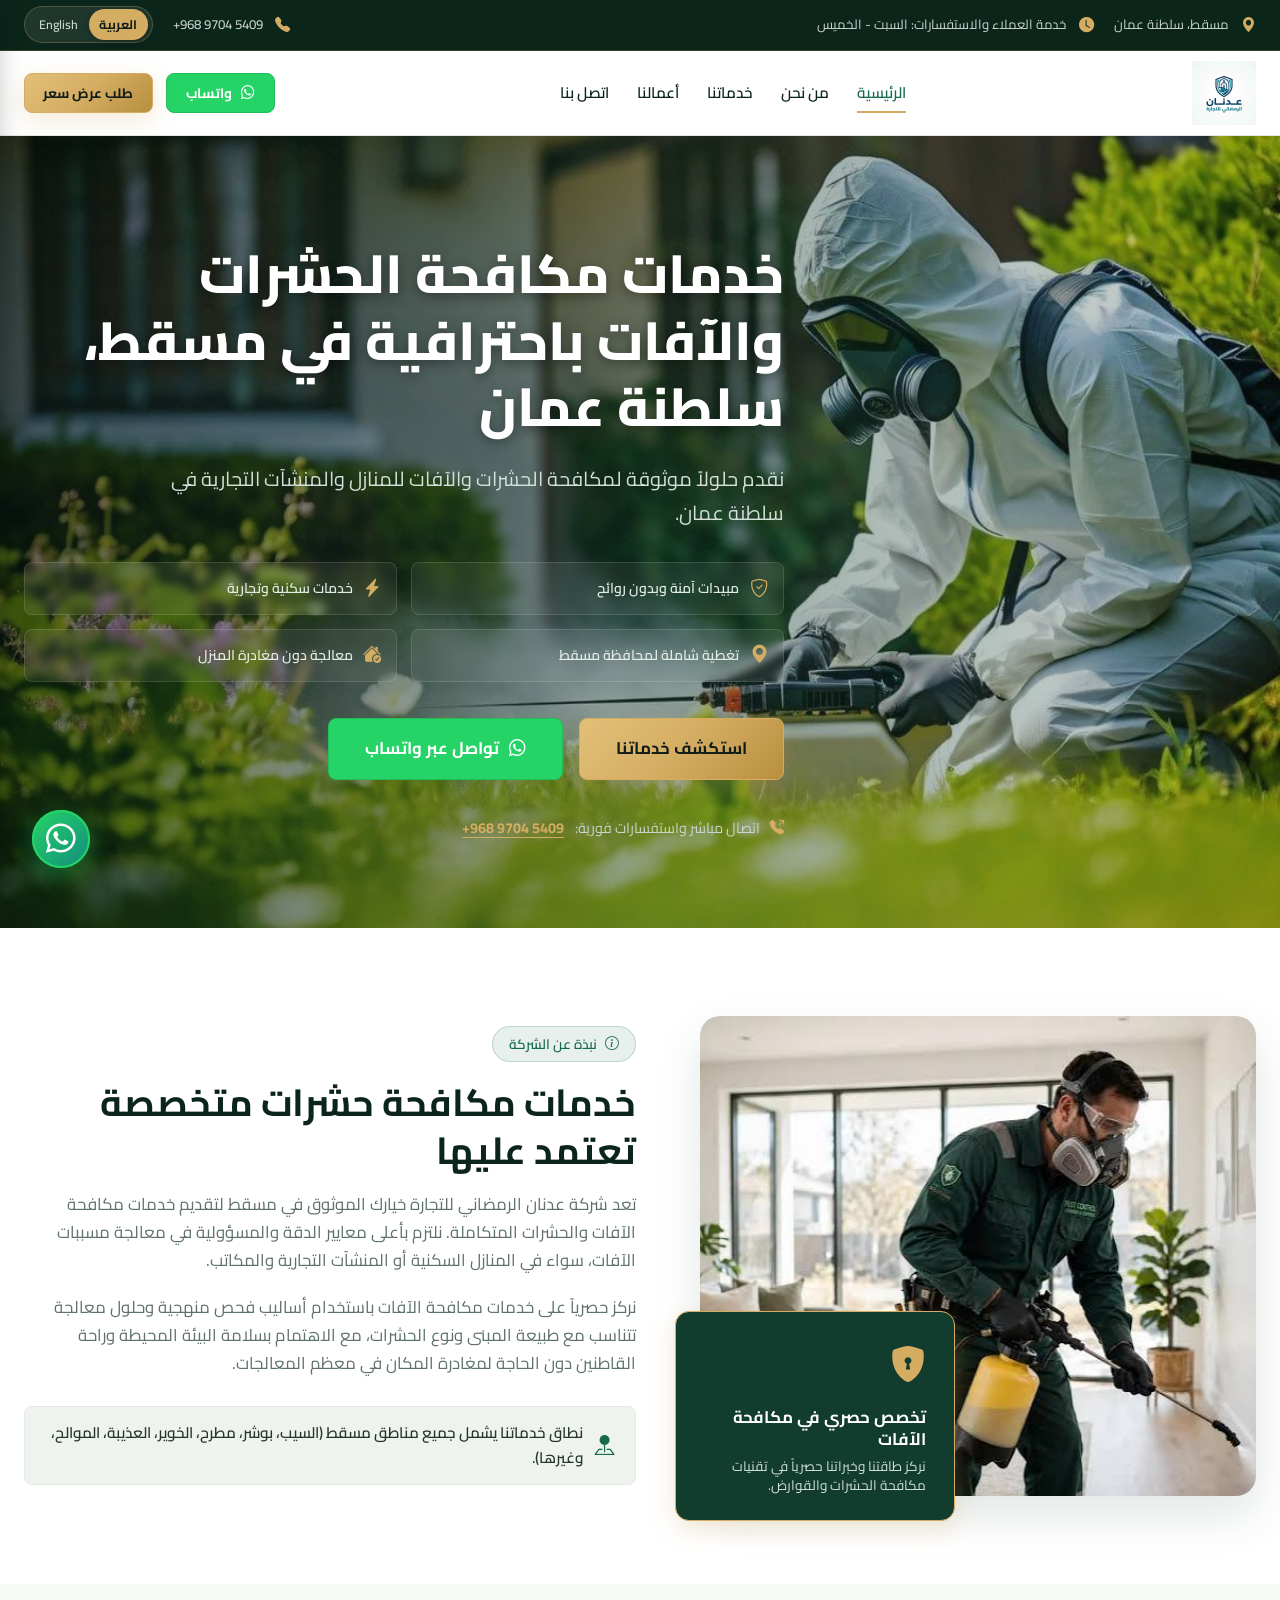
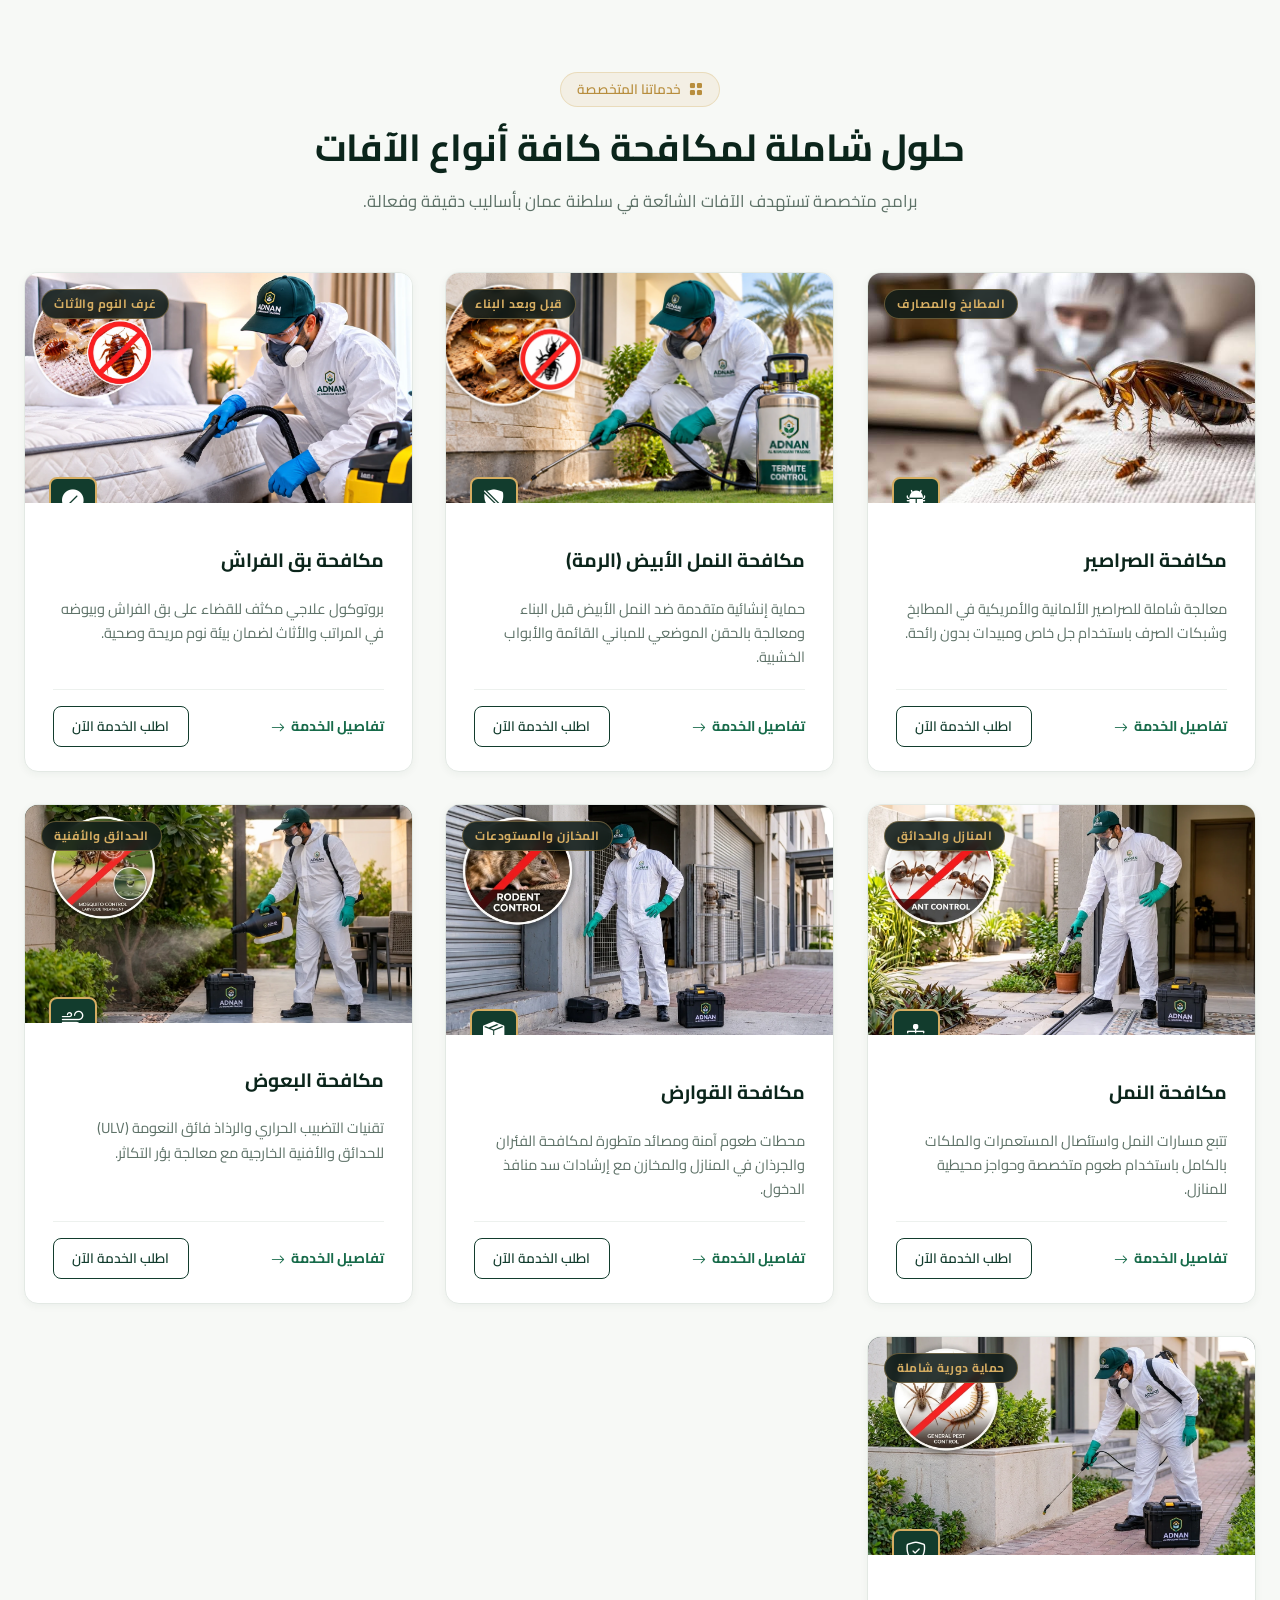
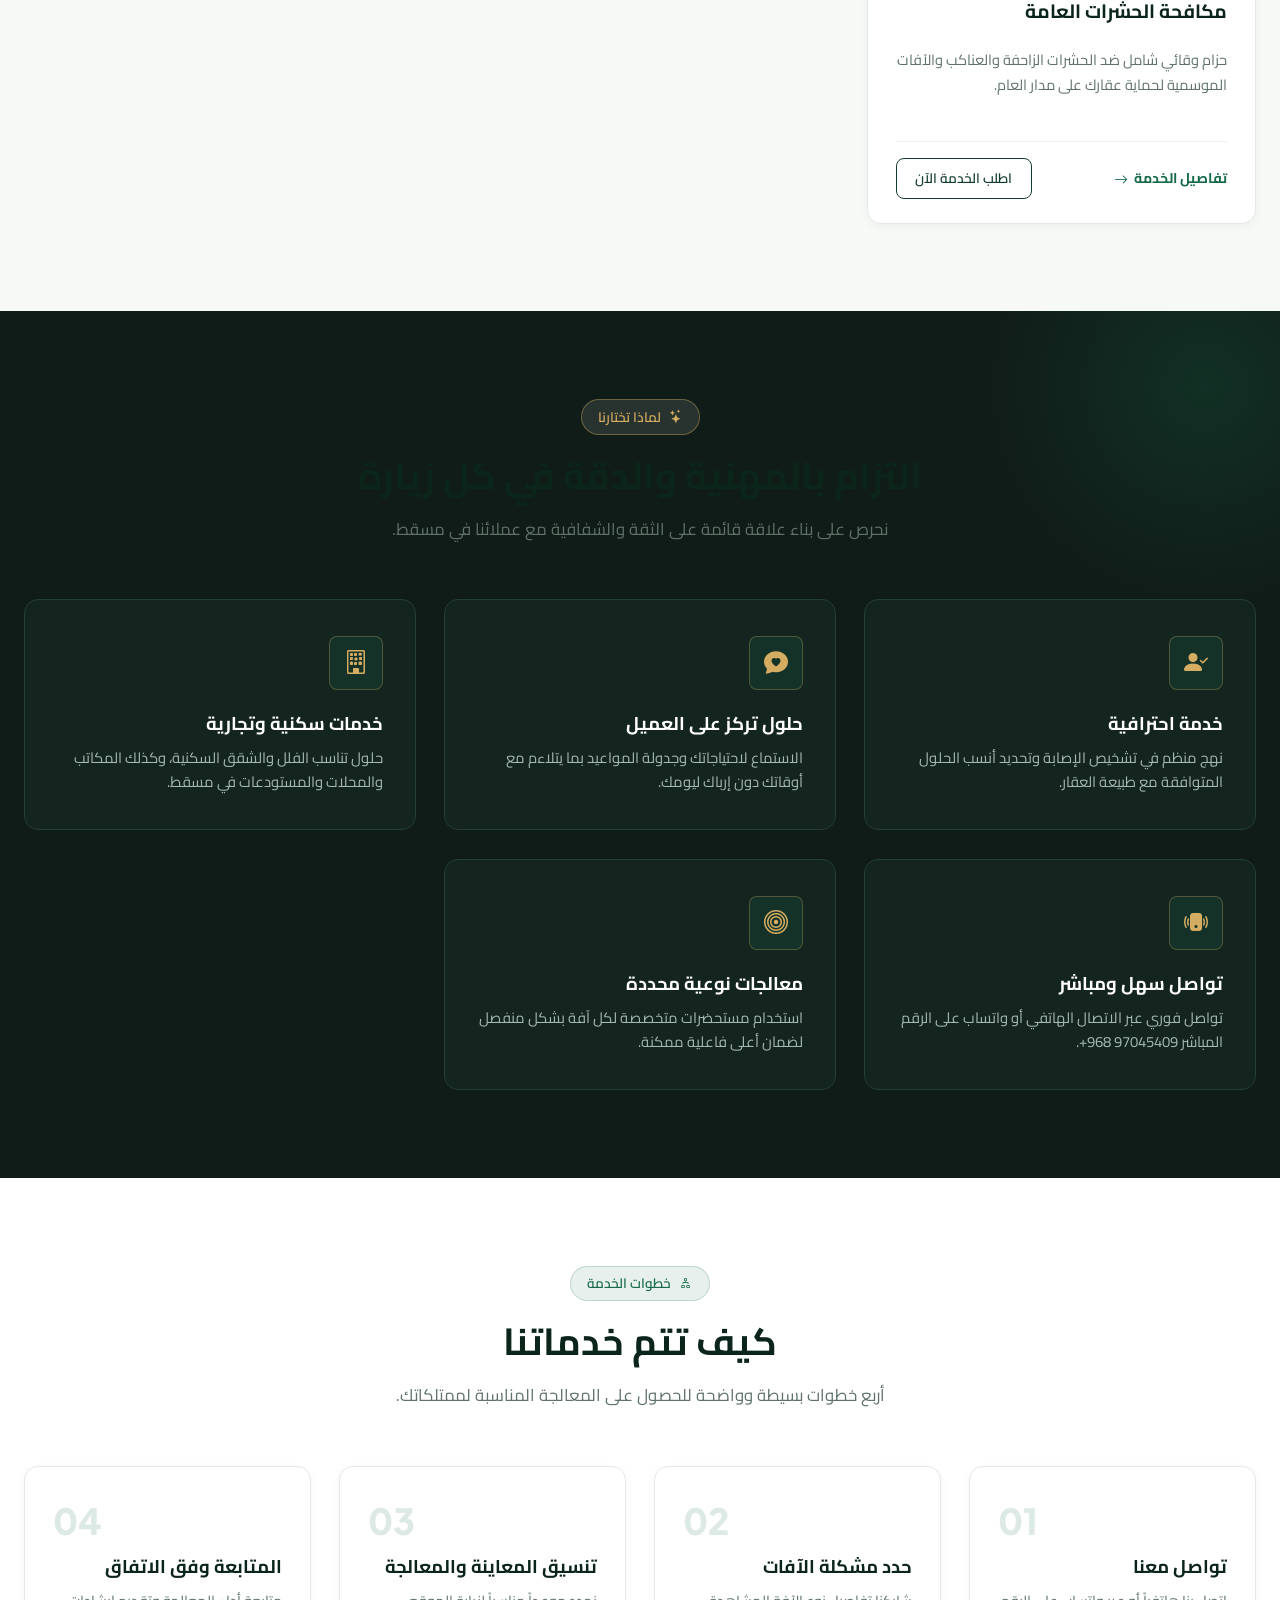
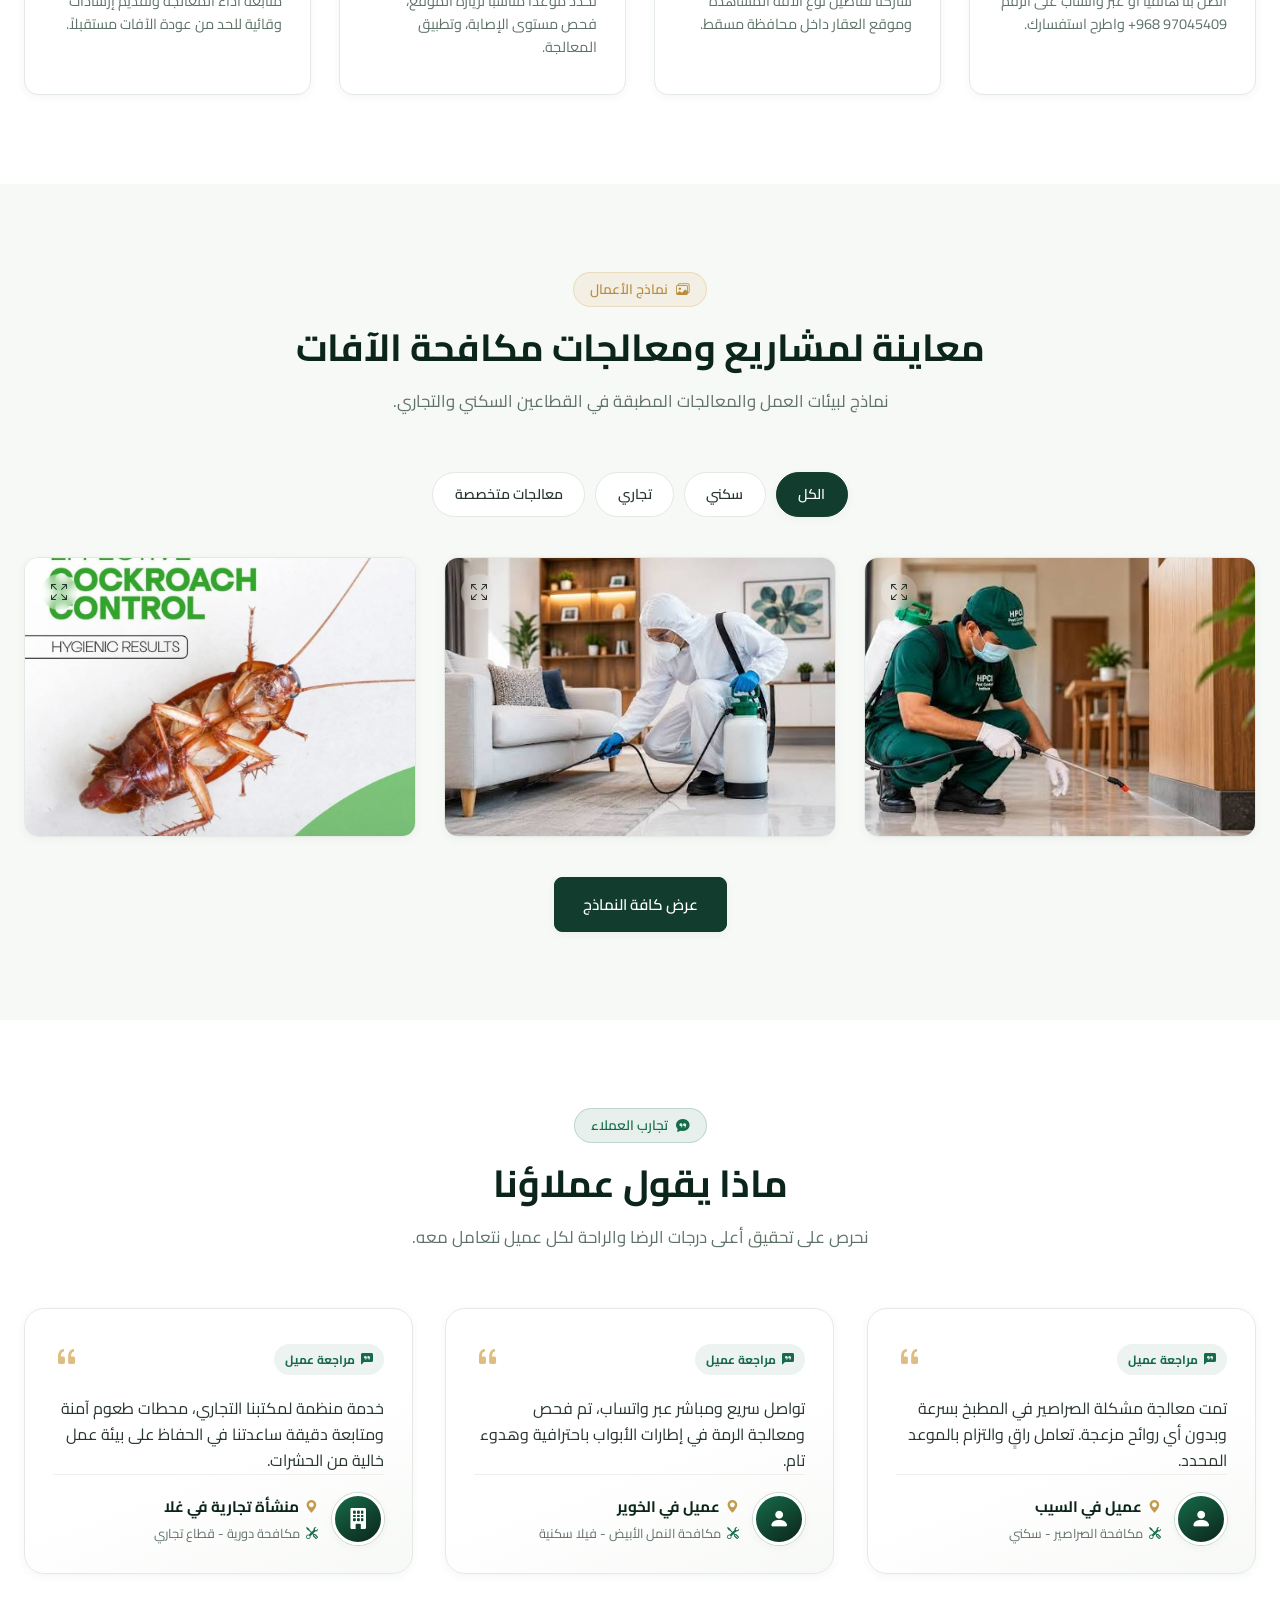
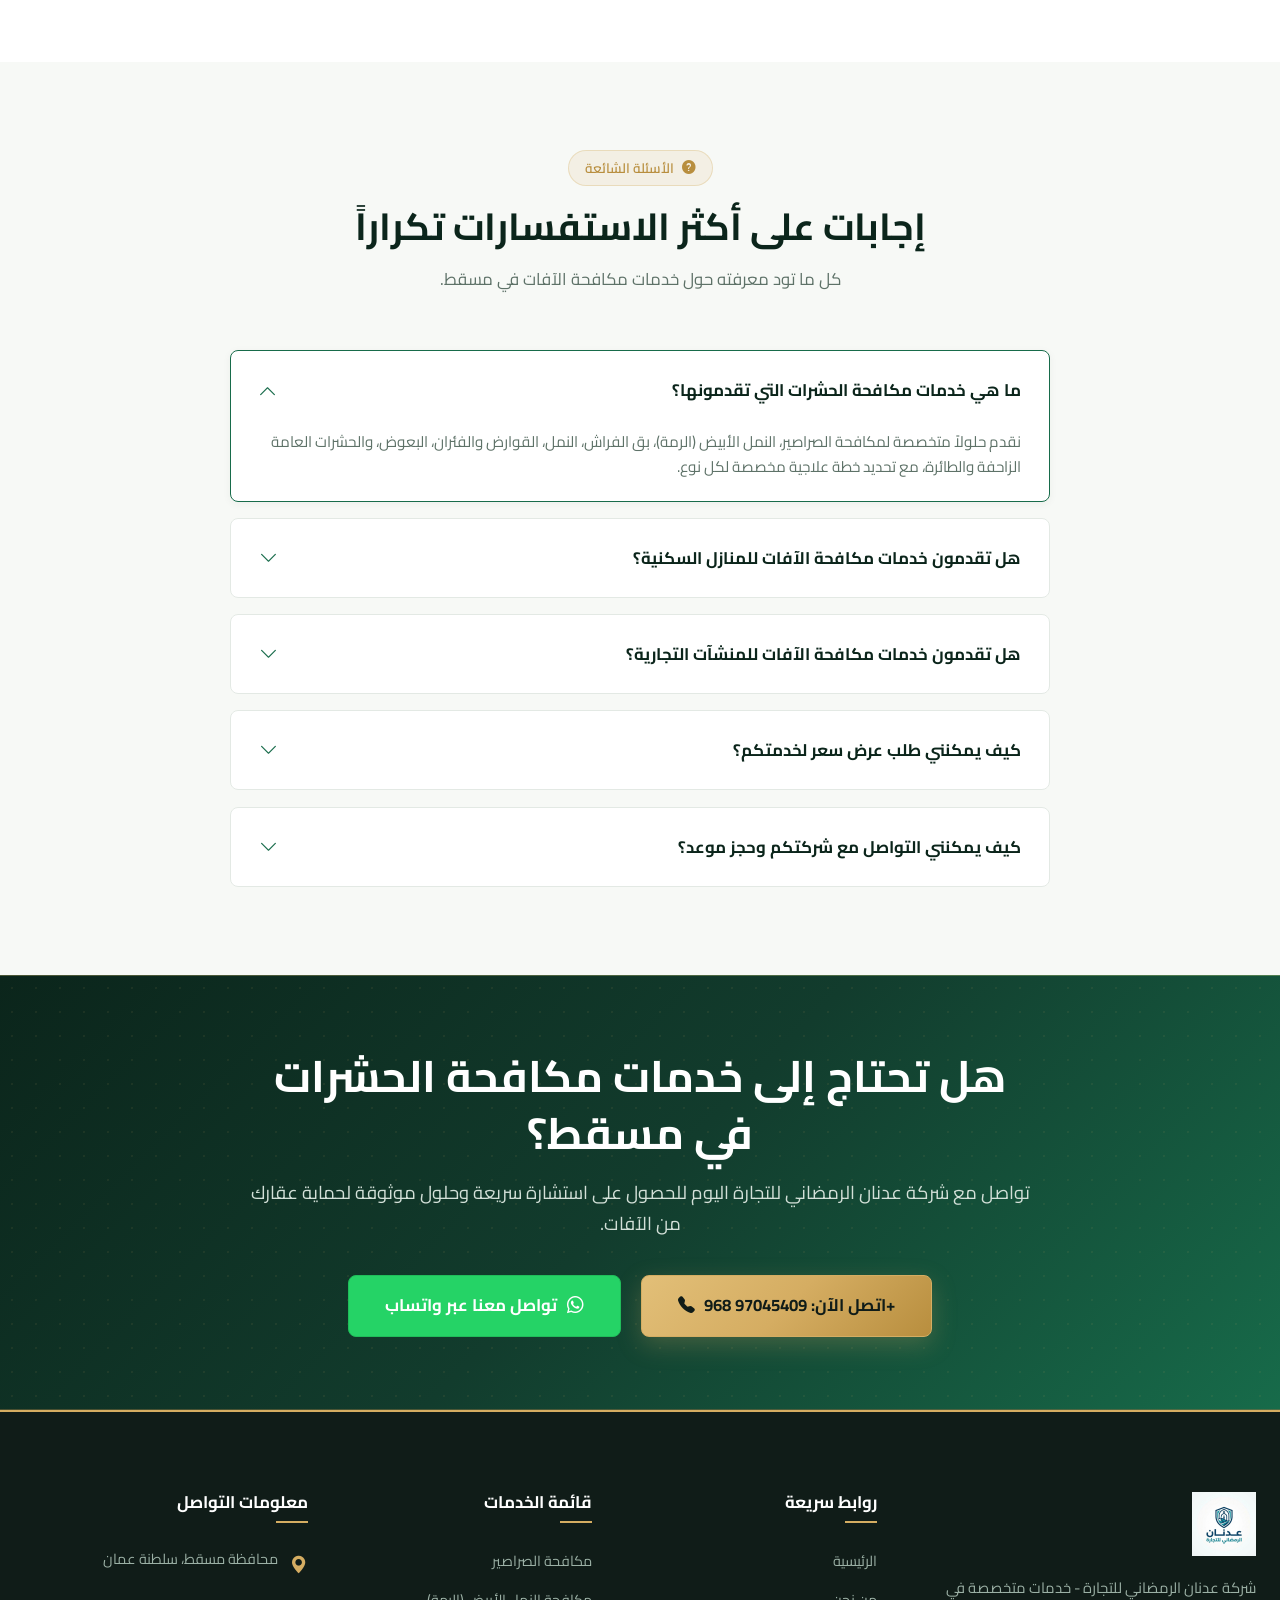
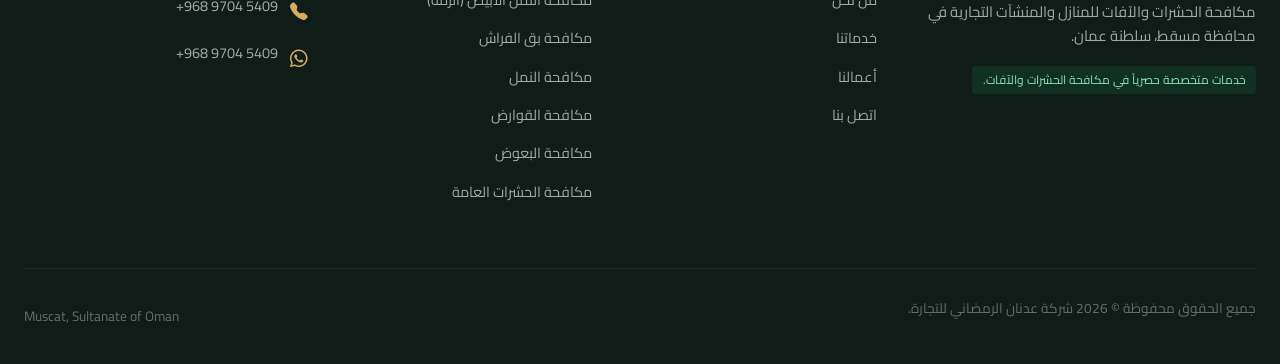
==== commit be40028d: "images changese" ====
--- a/index.html
+++ b/index.html
@@ -194,8 +194,8 @@
           </div>
 
           <div class="hero-cta-group">
-            <a href="contact.html" class="btn btn-accent btn-lg" data-i18n="hero_cta_quote">
-              <i class="bi bi-file-earmark-text"></i> احصل على عرض سعر فوري
+            <a href="#services" class="btn btn-accent btn-lg" data-i18n="hero_cta_services">
+              <i class="bi bi-grid-fill"></i> استكشف خدماتنا
             </a>
             <a href="https://wa.me/96897045409?text=%D9%85%D8%B1%D8%AD%D8%A8%D8%A7%D9%8B%D8%8C%20%D8%A3%D9%88%D8%AF%20%D8%A7%D9%84%D8%A7%D8%B3%D8%AA%D9%81%D8%B3%D8%A7%D8%B1%20%D8%B9%D9%86%20%D8%AE%D8%AF%D9%85%D8%A7%D8%AA%20%D9%85%D9%83%D8%A7%D9%81%D8%AD%D8%A9%20%D8%A7%D9%84%D8%AD%D8%B4%D8%B1%D8%A7%D8%AA%20%D9%84%D8%AF%D9%8A%D9%83%D9%85." target="_blank" rel="noopener noreferrer" class="btn btn-whatsapp btn-lg js-whatsapp-link">
               <i class="bi bi-whatsapp"></i> <span data-i18n="hero_cta_whatsapp">تواصل عبر واتساب</span>
@@ -247,7 +247,7 @@
   </section>
 
   <!-- ================= SERVICES OVERVIEW (7 CORE SERVICES) ================= -->
-  <section class="section-py bg-light">
+  <section id="services" class="section-py bg-light">
     <div class="container">
       <div class="section-header text-center">
         <div class="badge-tag badge-gold">
@@ -371,7 +371,7 @@
 
         <!-- 6. Mosquito Control -->
         <article class="service-card">
-          <div class="service-card-media">
+          <div class="service-card-media service-card-media--landscape">
             <img src="assets/images/mosquito-treatment.webp" alt="مكافحة البعوض في مسقط" loading="lazy">
             <span class="service-card-badge" data-i18n="service_mosquito_tag">الحدائق والأفنية</span>
             <div class="service-card-icon"><i class="bi bi-wind"></i></div>
@@ -393,7 +393,7 @@
 
         <!-- 7. General Insect Control -->
         <article class="service-card">
-          <div class="service-card-media">
+          <div class="service-card-media service-card-media--landscape">
             <img src="assets/images/general-treatment.webp" alt="فني يرش مبيدات لمكافحة الآفات المنزلية في مسقط" loading="lazy">
             <span class="service-card-badge" data-i18n="service_general_tag">حماية دورية شاملة</span>
             <div class="service-card-icon"><i class="bi bi-shield-check"></i></div>
--- a/css/style.css
+++ b/css/style.css
@@ -780,6 +780,12 @@
   object-fit: contain;
 }
 
+#cockroach .intro-image-main,
+#rodent .intro-image-main {
+  height: auto;
+  object-fit: contain;
+}
+
 .intro-floating-card {
   position: absolute;
   bottom: -25px;
@@ -873,6 +879,16 @@
   height: 230px;
   overflow: hidden;
   background-color: var(--primary-dark);
+}
+
+.service-card-media.service-card-media--landscape {
+  height: auto;
+  aspect-ratio: 16 / 9;
+}
+
+.service-card-media--landscape img {
+  position: absolute;
+  inset: 0;
 }
 
 .service-card-media img {
@@ -1018,14 +1034,6 @@
   justify-content: center;
 }
 
-/* Service Detail Block image poster modifier */
-.intro-image-main.is-poster {
-  object-fit: contain;
-  background: radial-gradient(circle at center, #1b3d30 0%, #0a1913 100%);
-  padding: 1rem;
-  border: 1px solid rgba(213, 173, 98, 0.25);
-}
-
 .service-actions-row {
   display: flex;
   align-items: center;
